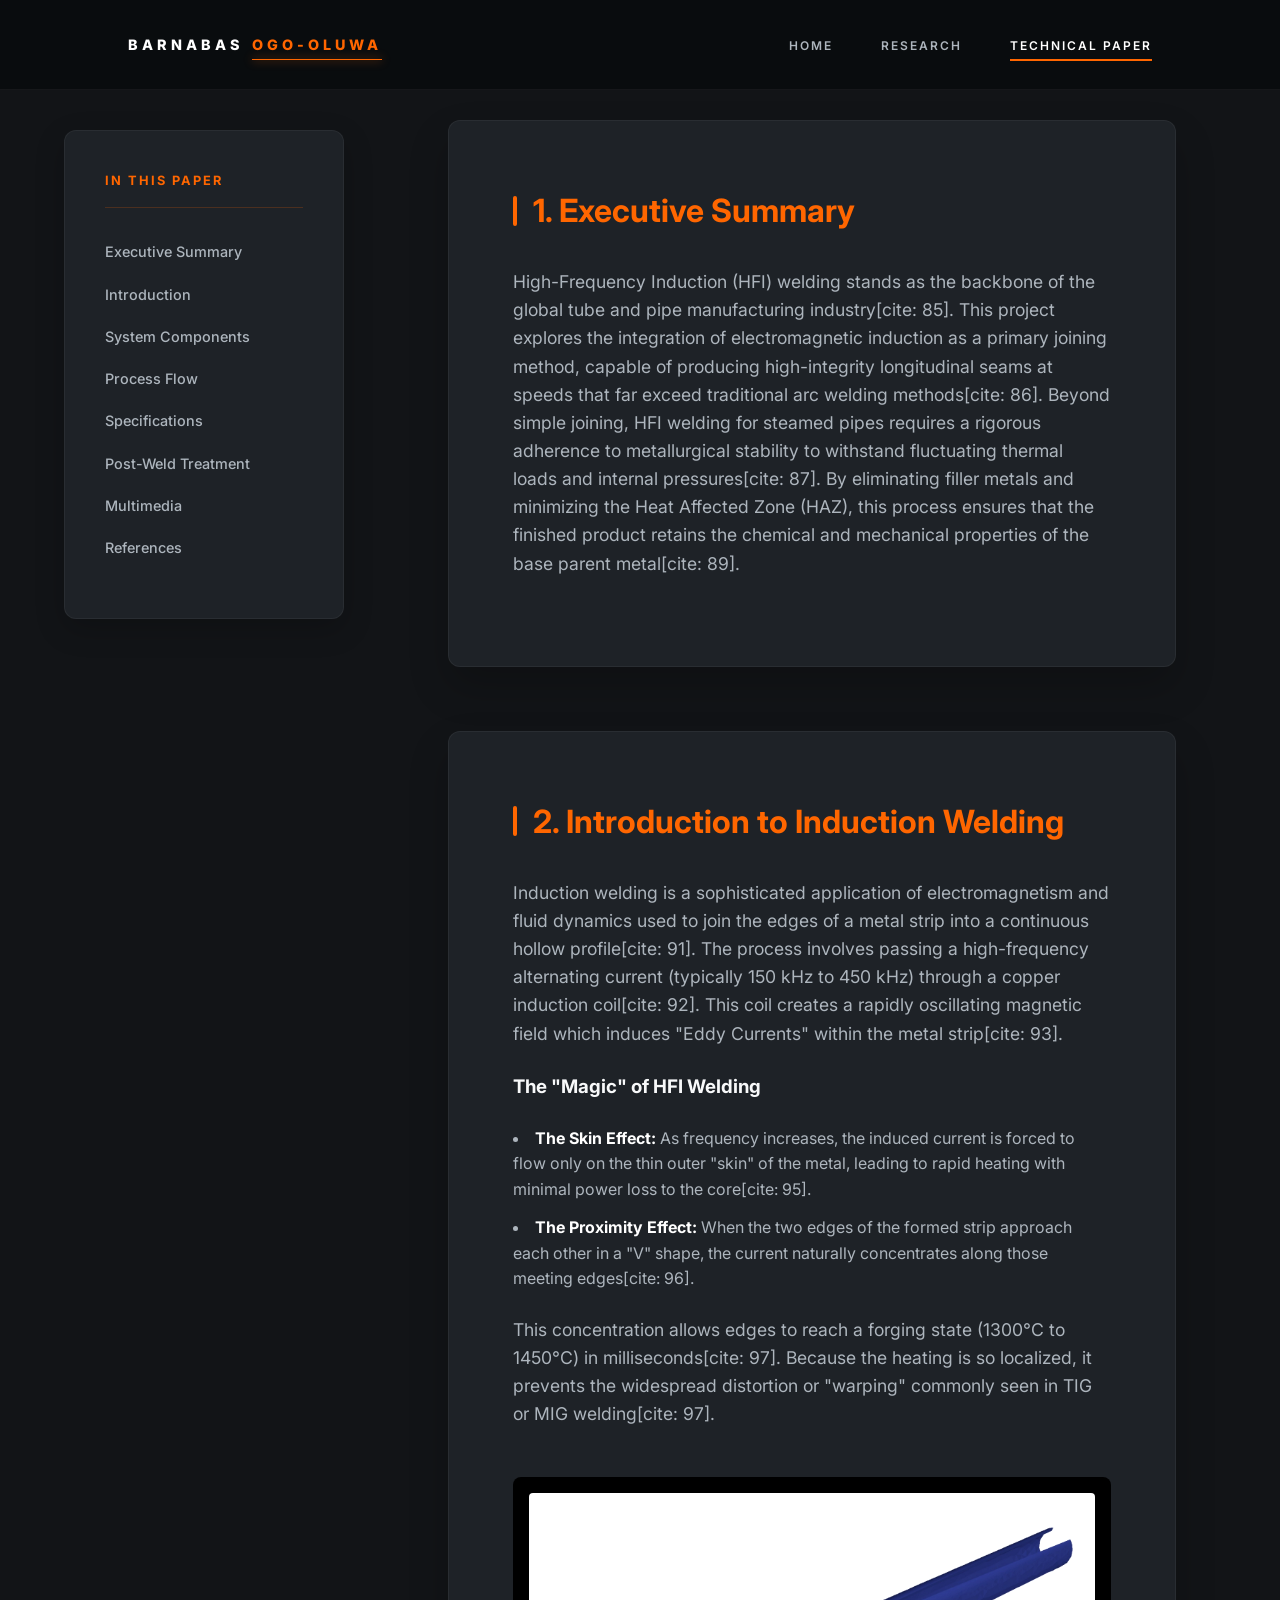
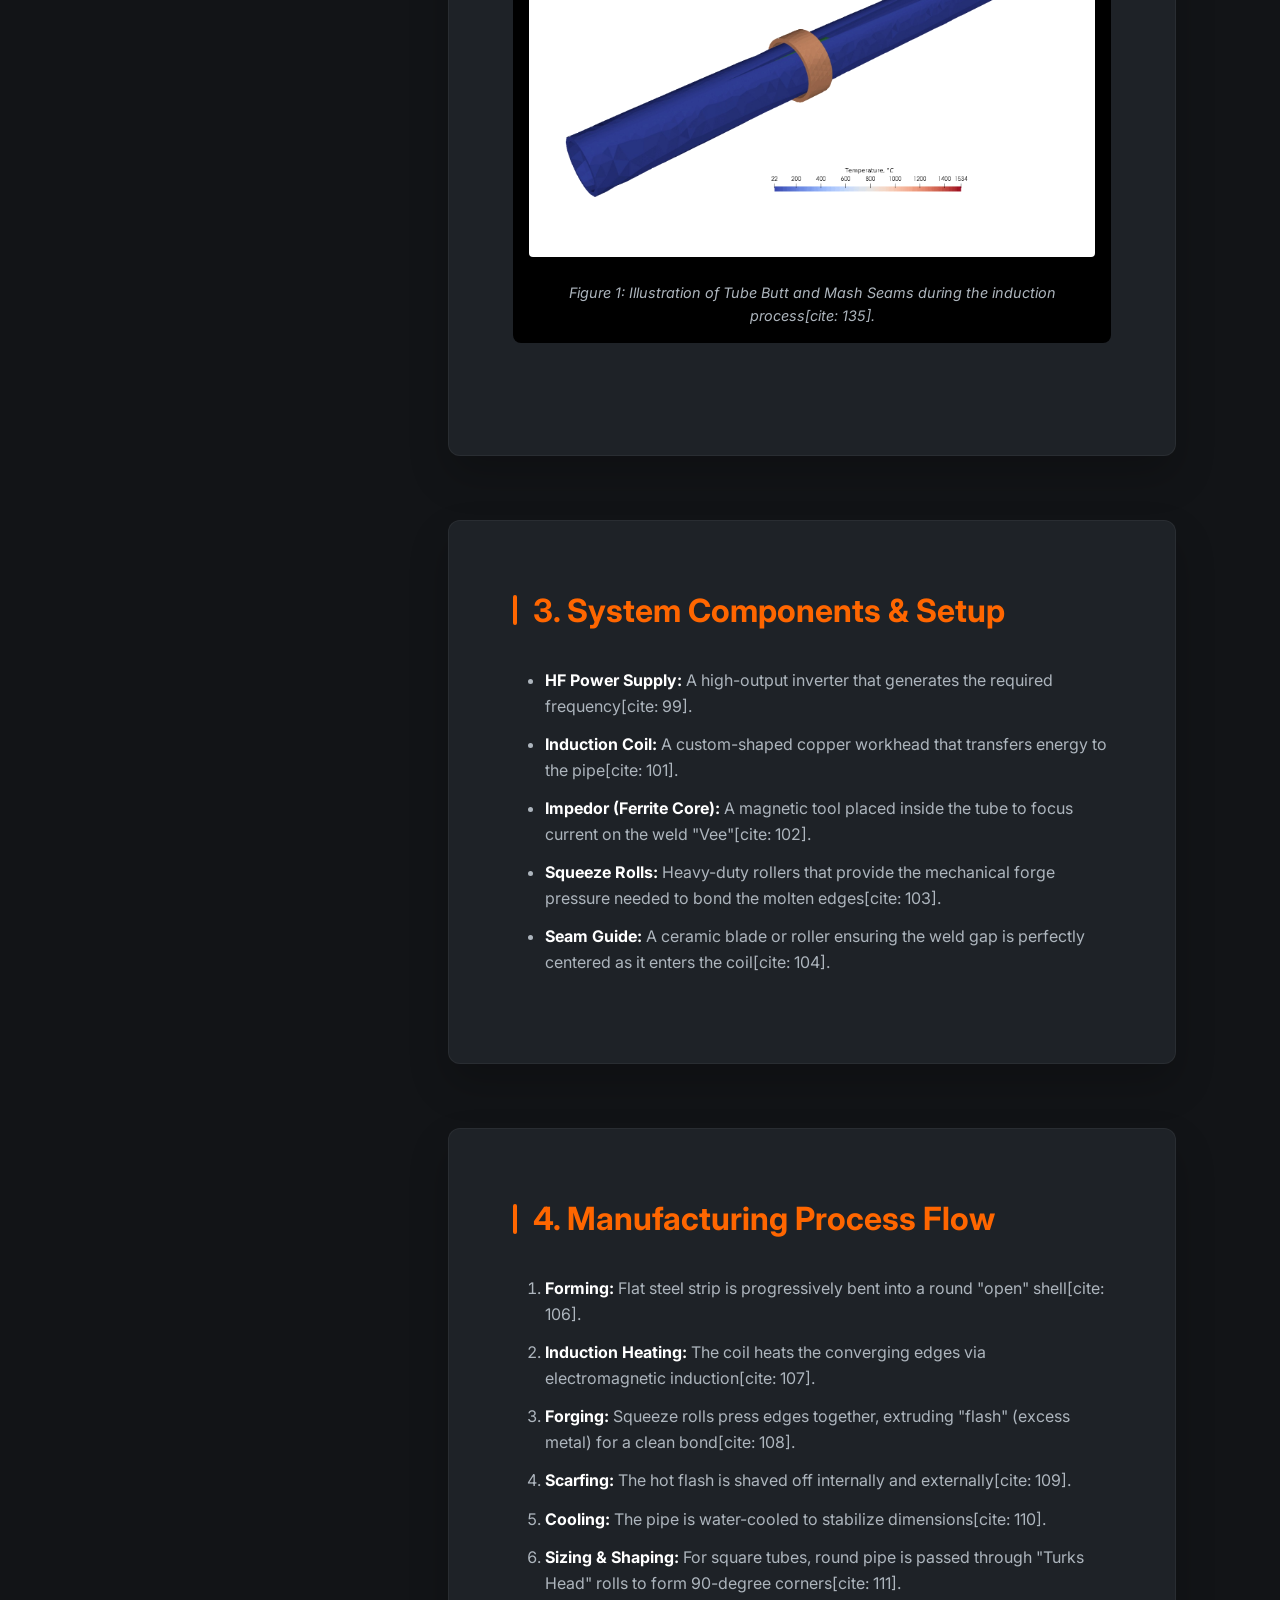
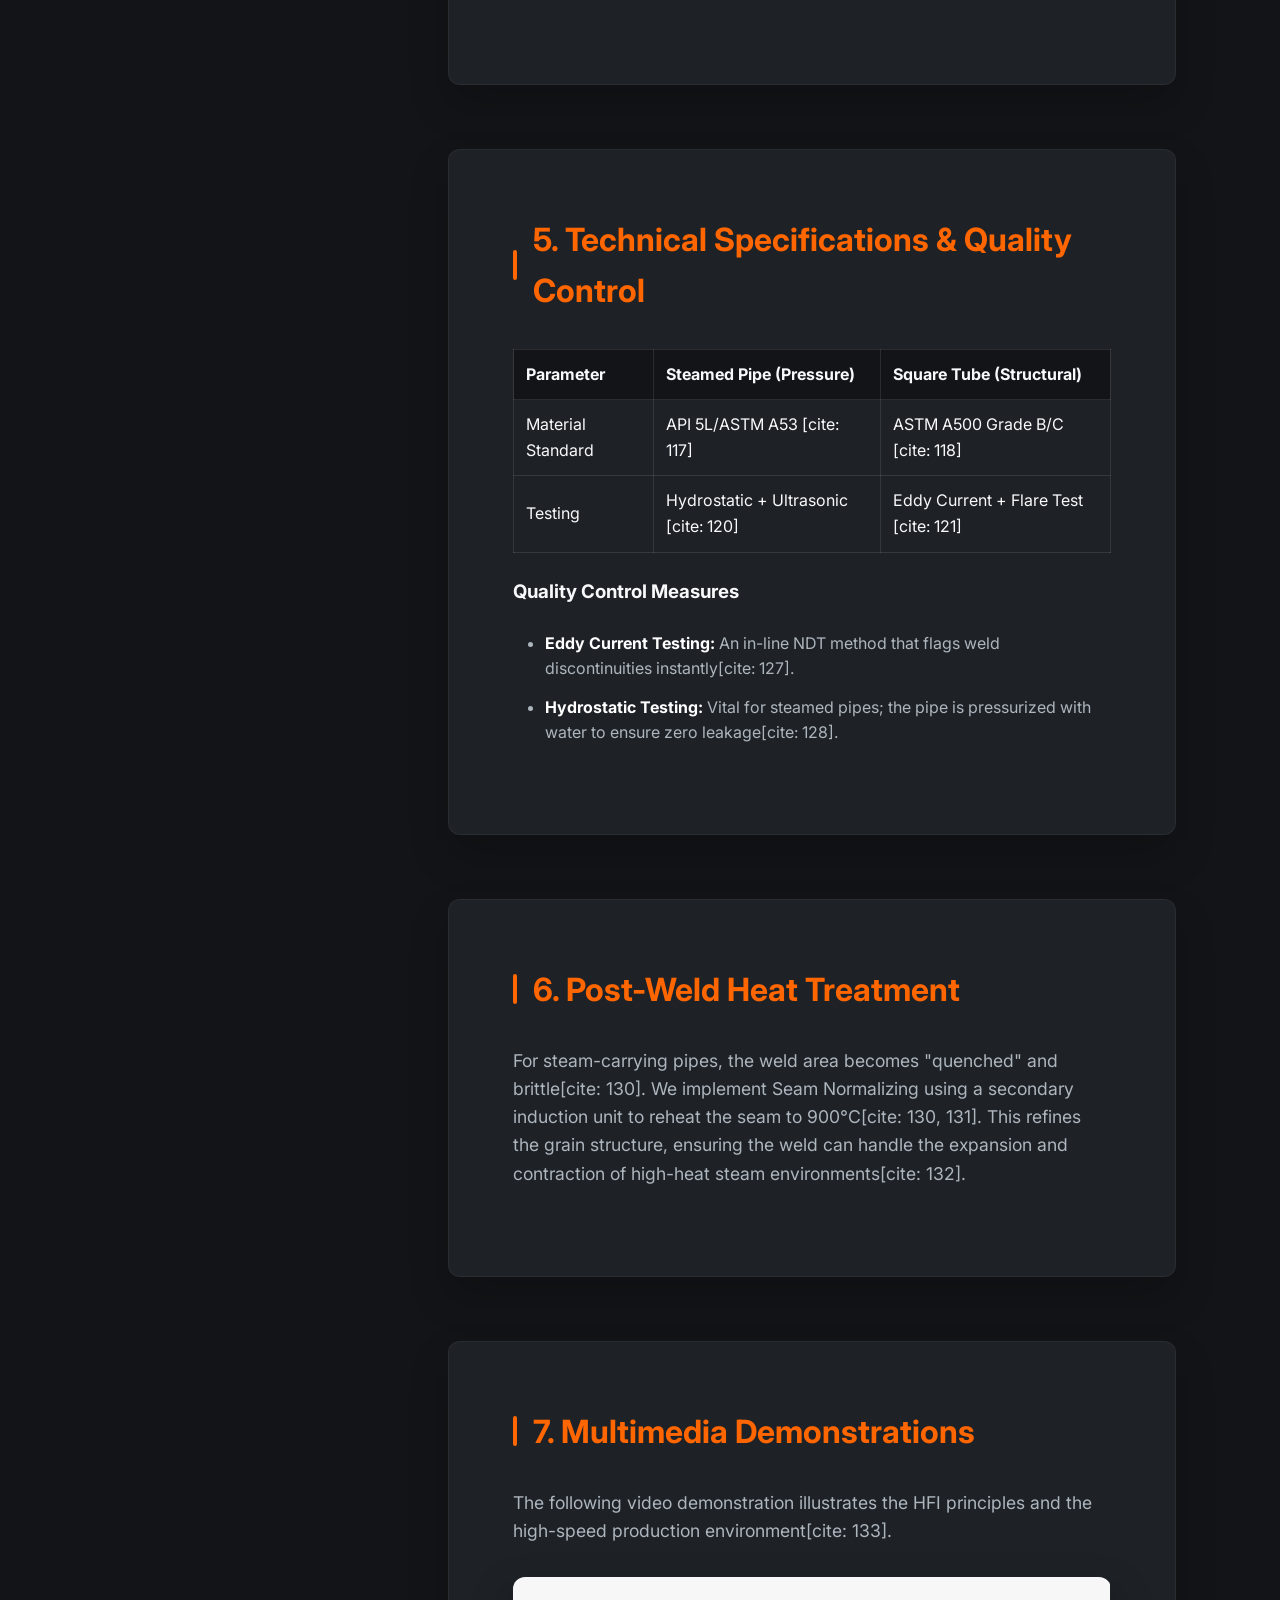
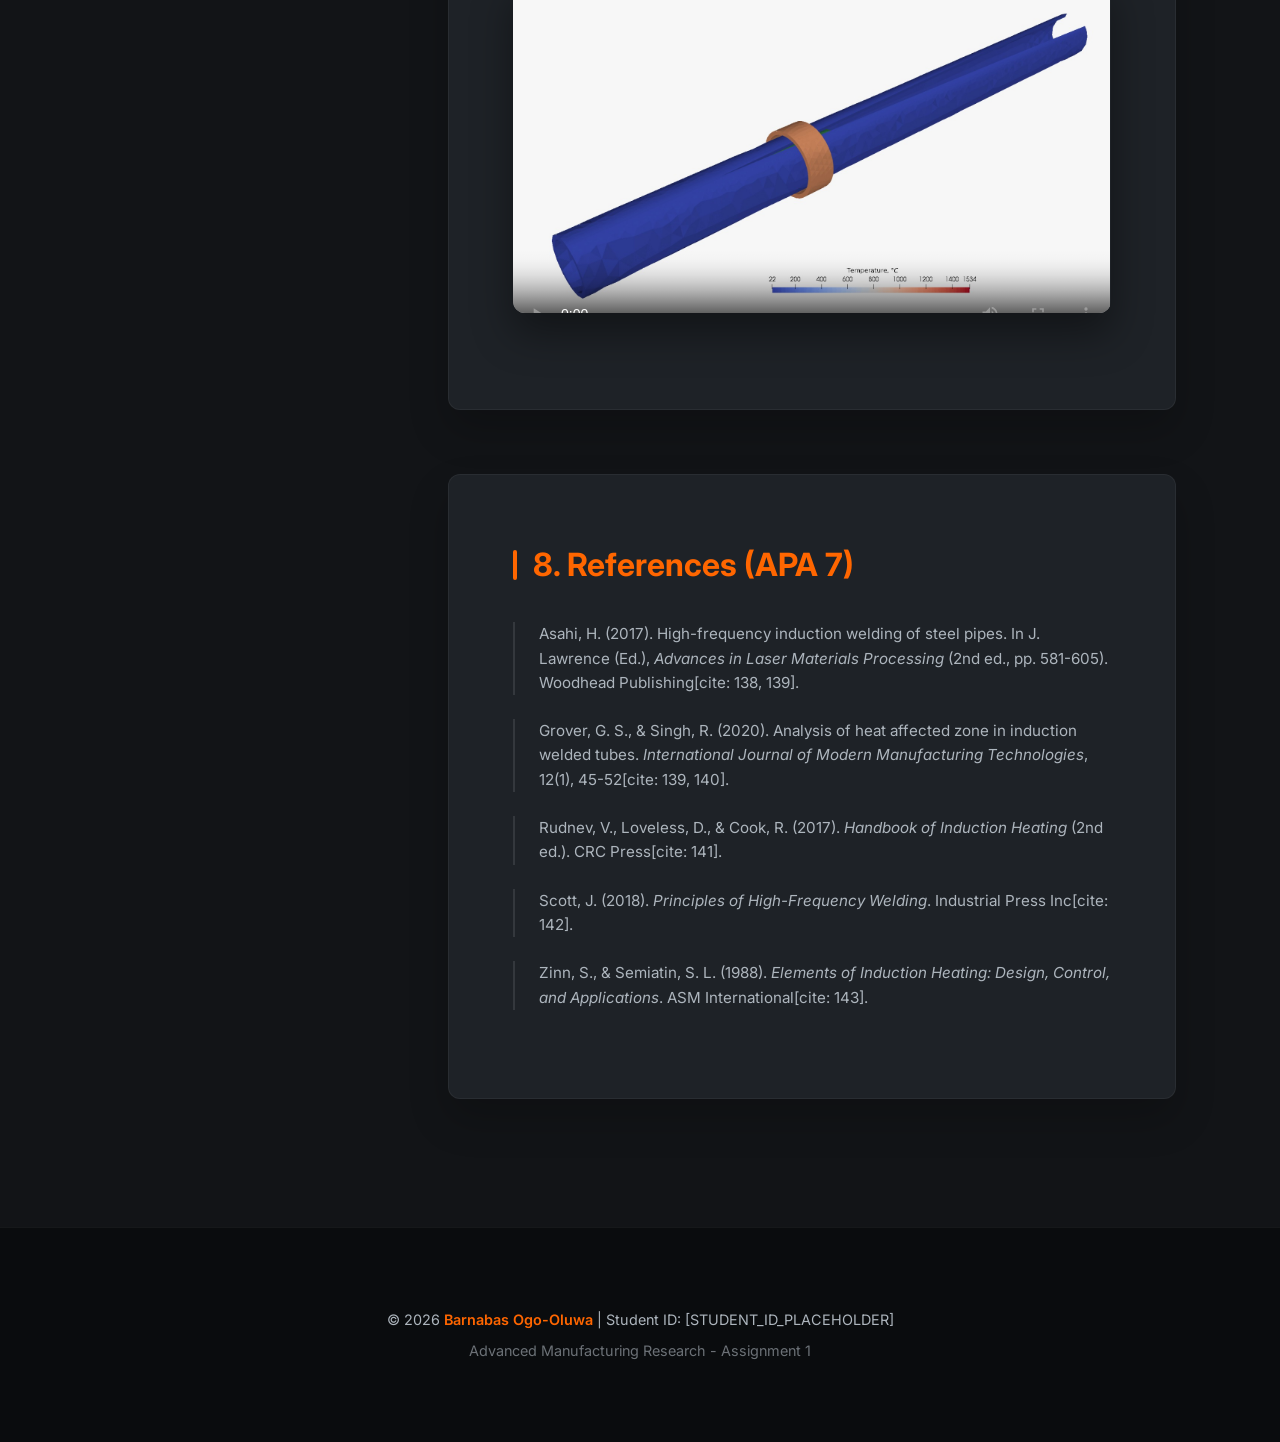
==== assignment.html @ 38e0f53d "add sidebar" ====
<!DOCTYPE html>
<html lang="en">

<head>
  <meta charset="UTF-8">
  <meta name="viewport" content="width=device-width, initial-scale=1.0">
  <title>HFI Welding | Technical Research</title>
  <link rel="stylesheet" href="style.css">
  <link rel="preconnect" href="https://fonts.googleapis.com">
  <link rel="preconnect" href="https://fonts.gstatic.com" crossorigin>
  <link href="https://fonts.googleapis.com/css2?family=Inter:wght@400;500;700;800&display=swap" rel="stylesheet">
</head>

<body>

  <nav>
    <div class="logo">BARNABAS<span>OGO-OLUWA</span></div>
    <ul class="nav-links">
      <li><a href="index.html">Home</a></li>
      <li><a href="research.html">Research</a></li>
      <li><a href="assignment.html" class="active">Technical Paper</a></li>
    </ul>
  </nav>

  <main class="content-wrapper">
    <aside class="sidebar">
      <h4>In This Paper</h4>
      <ul class="sidebar-nav">
        <li><a href="#intro">Executive Summary</a></li>
        <li><a href="#induction-intro">Introduction</a></li>
        <li><a href="#components">System Components</a></li>
        <li><a href="#process">Process Flow</a></li>
        <li><a href="#specifications">Specifications</a></li>
        <li><a href="#pwht">Post-Weld Treatment</a></li>
        <li><a href="#multimedia">Multimedia</a></li>
        <li><a href="#references">References</a></li>
      </ul>
    </aside>

    <article class="with-sidebar">
      <section id="intro">
        <h2>1. Executive Summary</h2>
        <p>
          High-Frequency Induction (HFI) welding stands as the backbone of the global tube and pipe manufacturing
          industry[cite: 85].
          This project explores the integration of electromagnetic induction as a primary joining method, capable of
          producing high-integrity longitudinal seams at speeds that far exceed traditional arc welding methods[cite: 86].
          Beyond simple joining, HFI welding for steamed pipes requires a rigorous adherence to metallurgical stability to
          withstand fluctuating thermal loads and internal pressures[cite: 87].
          By eliminating filler metals and minimizing the Heat Affected Zone (HAZ), this process ensures that the finished
          product retains the chemical and mechanical properties of the base parent metal[cite: 89].
        </p>
      </section>

      <section id="induction-intro">
        <h2>2. Introduction to Induction Welding</h2>
        <p>
          Induction welding is a sophisticated application of electromagnetism and fluid dynamics used to join the edges
          of a metal strip into a continuous hollow profile[cite: 91].
          The process involves passing a high-frequency alternating current (typically 150 kHz to 450 kHz) through a
          copper induction coil[cite: 92].
          This coil creates a rapidly oscillating magnetic field which induces "Eddy Currents" within the metal
          strip[cite: 93].
        </p>

        <div class="technical-details">
          <h3>The "Magic" of HFI Welding</h3>
          <ul style="margin-left: 0; list-style-position: inside;">
            <li><strong>The Skin Effect:</strong> As frequency increases, the induced current is forced to flow only on
              the thin outer "skin" of the metal, leading to rapid heating with minimal power loss to the core[cite: 95].
            </li>
            <li><strong>The Proximity Effect:</strong> When the two edges of the formed strip approach each other in a "V"
              shape, the current naturally concentrates along those meeting edges[cite: 96].</li>
          </ul>
          <p style="margin-top: 1rem;">
            This concentration allows edges to reach a forging state (1300°C to 1450°C) in milliseconds[cite: 97].
            Because the heating is so localized, it prevents the widespread distortion or "warping" commonly seen in TIG
            or MIG welding[cite: 97].
          </p>
        </div>


        <figure>
          <img src="assets/1.jpeg" alt="Tube Butt Seam Diagram">
          <figcaption>Figure 1: Illustration of Tube Butt and Mash Seams during the induction process[cite: 135].
          </figcaption>
        </figure>
      </section>

      <section id="components">
        <h2>3. System Components & Setup</h2>
        <ul>
          <li><strong>HF Power Supply:</strong> A high-output inverter that generates the required frequency[cite: 99].
          </li>
          <li><strong>Induction Coil:</strong> A custom-shaped copper workhead that transfers energy to the pipe[cite:
            101].</li>
          <li><strong>Impedor (Ferrite Core):</strong> A magnetic tool placed inside the tube to focus current on the weld
            "Vee"[cite: 102].</li>
          <li><strong>Squeeze Rolls:</strong> Heavy-duty rollers that provide the mechanical forge pressure needed to bond
            the molten edges[cite: 103].</li>
          <li><strong>Seam Guide:</strong> A ceramic blade or roller ensuring the weld gap is perfectly centered as it
            enters the coil[cite: 104].</li>
        </ul>
      </section>

      <section id="process">
        <h2>4. Manufacturing Process Flow</h2>
        <ol>
          <li><strong>Forming:</strong> Flat steel strip is progressively bent into a round "open" shell[cite: 106].</li>
          <li><strong>Induction Heating:</strong> The coil heats the converging edges via electromagnetic induction[cite:
            107].</li>
          <li><strong>Forging:</strong> Squeeze rolls press edges together, extruding "flash" (excess metal) for a clean
            bond[cite: 108].</li>
          <li><strong>Scarfing:</strong> The hot flash is shaved off internally and externally[cite: 109].</li>
          <li><strong>Cooling:</strong> The pipe is water-cooled to stabilize dimensions[cite: 110].</li>
          <li><strong>Sizing & Shaping:</strong> For square tubes, round pipe is passed through "Turks Head" rolls to form
            90-degree corners[cite: 111].</li>
        </ol>

      </section>

      <section id="specifications">
        <h2>5. Technical Specifications & Quality Control</h2>
        <table class="spec-table" style="width:100%; border-collapse: collapse; margin-bottom: 1.5rem; color: var(--text-light);">
          <thead>
            <tr style="background-color: var(--charcoal);">
              <th style="border: 1px solid rgba(255,255,255,0.1); padding: 12px; text-align: left;">Parameter</th>
              <th style="border: 1px solid rgba(255,255,255,0.1); padding: 12px; text-align: left;">Steamed Pipe (Pressure)</th>
              <th style="border: 1px solid rgba(255,255,255,0.1); padding: 12px; text-align: left;">Square Tube (Structural)</th>
            </tr>
          </thead>
          <tbody>
            <tr>
              <td style="border: 1px solid rgba(255,255,255,0.1); padding: 12px;">Material Standard</td>
              <td style="border: 1px solid rgba(255,255,255,0.1); padding: 12px;">API 5L/ASTM A53 [cite: 117]</td>
              <td style="border: 1px solid rgba(255,255,255,0.1); padding: 12px;">ASTM A500 Grade B/C [cite: 118]</td>
            </tr>
            <tr>
              <td style="border: 1px solid rgba(255,255,255,0.1); padding: 12px;">Testing</td>
              <td style="border: 1px solid rgba(255,255,255,0.1); padding: 12px;">Hydrostatic + Ultrasonic [cite: 120]</td>
              <td style="border: 1px solid rgba(255,255,255,0.1); padding: 12px;">Eddy Current + Flare Test [cite: 121]</td>
            </tr>
          </tbody>
        </table>

        <h3>Quality Control Measures</h3>
        <ul>
          <li><strong>Eddy Current Testing:</strong> An in-line NDT method that flags weld discontinuities instantly[cite:
            127].</li>
          <li><strong>Hydrostatic Testing:</strong> Vital for steamed pipes; the pipe is pressurized with water to ensure
            zero leakage[cite: 128].</li>
        </ul>
      </section>

      <section id="pwht">
        <h2>6. Post-Weld Heat Treatment</h2>
        <p>
          For steam-carrying pipes, the weld area becomes "quenched" and brittle[cite: 130].
          We implement Seam Normalizing using a secondary induction unit to reheat the seam to 900°C[cite: 130, 131].
          This refines the grain structure, ensuring the weld can handle the expansion and contraction of high-heat steam
          environments[cite: 132].
        </p>
      </section>

      <section id="multimedia">
        <h2>7. Multimedia Demonstrations</h2>
        <p>The following video demonstration illustrates the HFI principles and the high-speed production
          environment[cite: 133].</p>
        <div class="video-container">
          <video controls poster="assets/1.jpeg" style="width: 100%; height: auto; display: block;">
            <source src="assets/induction_welding_demo.mp4" type="video/mp4">
            Your browser does not support the video tag.
          </video>
        </div>
      </section>

      <section id="references">
        <h2>8. References (APA 7)</h2>
        <div class="reference-list">
          <p>Asahi, H. (2017). High-frequency induction welding of steel pipes. In J. Lawrence (Ed.), <i>Advances in Laser
              Materials Processing</i> (2nd ed., pp. 581-605). Woodhead Publishing[cite: 138, 139].</p>
          <p>Grover, G. S., & Singh, R. (2020). Analysis of heat affected zone in induction welded tubes. <i>International
              Journal of Modern Manufacturing Technologies</i>, 12(1), 45-52[cite: 139, 140].</p>
          <p>Rudnev, V., Loveless, D., & Cook, R. (2017). <i>Handbook of Induction Heating</i> (2nd ed.). CRC Press[cite:
            141].</p>
          <p>Scott, J. (2018). <i>Principles of High-Frequency Welding</i>. Industrial Press Inc[cite: 142].</p>
          <p>Zinn, S., & Semiatin, S. L. (1988). <i>Elements of Induction Heating: Design, Control, and Applications</i>.
            ASM International[cite: 143].</p>
        </div>
      </section>
    </article>
  </main>

  <footer>
    <div class="footer-info">
      <p>&copy; 2026 <span>Barnabas Ogo-Oluwa</span> | Student ID: [STUDENT_ID_PLACEHOLDER]</p>
      <p style="margin-top: 0.5rem; opacity: 0.6;">Advanced Manufacturing Research - Assignment 1</p>
    </div>
  </footer>

</body>

</html>
---- style.css ----
:root {
  --charcoal: #121417;
  --steel-gray: #1e2227;
  --induction-orange: #ff6600;
  --glow-orange: rgba(255, 102, 0, 0.2);
  --text-light: #f8f9fa;
  --text-muted: #adb5bd;
  --white: #ffffff;
  --transition: all 0.3s ease;
}

* {
  margin: 0;
  padding: 0;
  box-sizing: border-box;
}

body {
  font-family: 'Inter', -apple-system, BlinkMacSystemFont, 'Segoe UI', Roboto, sans-serif;
  line-height: 1.6;
  color: var(--text-light);
  background-color: var(--charcoal);
  overflow-x: hidden;
}

/* Premium Navigation */
nav {
  display: flex;
  justify-content: space-between;
  align-items: center;
  padding: 0 10%;
  background: rgba(10, 12, 14, 0.95);
  backdrop-filter: blur(20px);
  -webkit-backdrop-filter: blur(20px);
  position: fixed;
  top: 0;
  width: 100%;
  height: 90px;
  z-index: 1000;
  border-bottom: 1px solid rgba(255, 255, 255, 0.05);
}

.logo {
  font-weight: 800;
  font-size: 0.9rem;
  letter-spacing: 4px;
  color: var(--white);
  text-transform: uppercase;
  display: flex;
  align-items: center;
  flex-shrink: 0;
}

.logo span {
  color: var(--induction-orange);
  margin-left: 8px;
  position: relative;
}

.logo span::after {
  content: '';
  position: absolute;
  bottom: -4px;
  left: 0;
  width: 100%;
  height: 1px;
  background: var(--induction-orange);
  box-shadow: 0 0 10px var(--induction-orange);
}

.nav-links {
  display: flex;
  list-style: none;
  gap: 3rem;
}

.nav-links a {
  text-decoration: none;
  color: var(--text-muted);
  font-size: 0.75rem;
  font-weight: 600;
  text-transform: uppercase;
  letter-spacing: 2px;
  transition: var(--transition);
  position: relative;
  padding: 0.5rem 0;
  white-space: nowrap;
}

.nav-links a::before {
  content: '';
  position: absolute;
  bottom: 0;
  left: 0;
  width: 0;
  height: 2px;
  background: var(--induction-orange);
  transition: var(--transition);
}

.nav-links a:hover, .nav-links a.active {
  color: var(--white);
}

.nav-links a:hover::before, .nav-links a.active::before {
  width: 100%;
}

/* Page Layout with Sidebar */
.content-wrapper {
  display: grid;
  grid-template-columns: 280px 1fr;
  gap: 4rem;
  max-width: 1400px;
  margin: 120px auto 4rem;
  padding: 0 5%;
  align-items: start;
}

.sidebar {
  position: sticky;
  top: 130px;
  background: var(--steel-gray);
  padding: 2.5rem;
  border-radius: 12px;
  border: 1px solid rgba(255, 255, 255, 0.05);
  box-shadow: 0 10px 30px rgba(0, 0, 0, 0.2);
}

.sidebar h4 {
  font-size: 0.8rem;
  text-transform: uppercase;
  letter-spacing: 2px;
  color: var(--induction-orange);
  margin-bottom: 2rem;
  padding-bottom: 1rem;
  border-bottom: 1px solid rgba(255, 102, 0, 0.2);
}

.sidebar-nav {
  list-style: none;
}

.sidebar-nav li {
  margin-bottom: 1.2rem;
}

.sidebar-nav a {
  text-decoration: none;
  color: var(--text-muted);
  font-size: 0.9rem;
  font-weight: 500;
  transition: var(--transition);
  display: block;
}

.sidebar-nav a:hover {
  color: var(--induction-orange);
  transform: translateX(5px);
}

/* Article adjustments for sidebar layout */
article.with-sidebar {
  margin: 0; /* Override old article margin */
  max-width: none;
}

article.with-sidebar section {
  margin-bottom: 4rem;
}

@media (max-width: 1100px) {
  .content-wrapper {
    grid-template-columns: 1fr;
    gap: 2rem;
  }
  
  .sidebar {
    position: relative;
    top: 0;
    width: 100%;
    order: -1;
  }
  
  .sidebar-nav {
    display: grid;
    grid-template-columns: repeat(auto-fit, minmax(200px, 1fr));
    gap: 1rem;
  }
}

@media (max-width: 768px) {
  nav {
    padding: 0 5%;
    height: 80px;
  }
  
  .nav-links {
    gap: 1.5rem;
  }
  
  .nav-links a {
    font-size: 0.65rem;
    letter-spacing: 1px;
  }
  
  .logo {
    font-size: 0.75rem;
    letter-spacing: 2px;
  }

  .content-wrapper {
    margin-top: 100px;
  }
  
  .sidebar {
    padding: 1.5rem;
  }
}

/* Refined Hero Sections */
.hero, .personal-hero {
  min-height: 100vh;
  display: flex;
  justify-content: center;
  position: relative;
  padding-top: 160px; /* Offset for safe viewing */
  padding-bottom: 80px;
}

.hero {
  flex-direction: column;
  text-align: center;
  align-items: center;
  padding-left: 10%;
  padding-right: 10%;
  background: 
    radial-gradient(circle at center, rgba(255, 102, 0, 0.05) 0%, transparent 70%),
    radial-gradient(circle at center, #1e2227 0%, #121417 100%);
}

.hero::before {
  content: '';
  position: absolute;
  inset: 0;
  background-image: linear-gradient(rgba(255,255,255,0.02) 1px, transparent 1px), linear-gradient(90deg, rgba(255,255,255,0.02) 1px, transparent 1px);
  background-size: 50px 50px;
  pointer-events: none;
}

.hero::after {
  content: '';
  position: absolute;
  bottom: 0;
  left: 0;
  width: 100%;
  height: 200px;
  background: linear-gradient(to top, var(--charcoal), transparent);
}

.hero h1 {
  font-size: clamp(2.5rem, 6vw, 4.5rem);
  font-weight: 800;
  line-height: 1.0;
  margin-bottom: 1.5rem;
  color: var(--white);
  letter-spacing: -1px;
}

.hero p {
  font-size: 1.2rem;
  color: var(--induction-orange);
  font-weight: 600;
  text-transform: uppercase;
  letter-spacing: 3px;
  margin-bottom: 3rem;
}

/* Buttons */
.cta-button {
  display: inline-block;
  padding: 1.2rem 3rem;
  background-color: var(--induction-orange);
  color: var(--white);
  text-decoration: none;
  font-weight: 700;
  text-transform: uppercase;
  letter-spacing: 1.5px;
  border-radius: 4px;
  transition: var(--transition);
  box-shadow: 0 10px 30px var(--glow-orange);
}

.cta-button:hover {
  transform: translateY(-3px);
  box-shadow: 0 15px 40px var(--glow-orange);
  filter: brightness(1.1);
}

/* Sections */
section {
  padding: 8rem 10%;
}

.section-title {
  font-size: 2.5rem;
  margin-bottom: 3rem;
  text-align: center;
  position: relative;
}

.section-title::after {
  content: '';
  display: block;
  width: 60px;
  height: 4px;
  background: var(--induction-orange);
  margin: 1rem auto;
}

.about-content {
  max-width: 800px;
  margin: 0 auto;
  text-align: center;
  font-size: 1.15rem;
  color: var(--text-muted);
}

/* Grid System */
.objectives-grid, .features-grid {
  display: grid;
  grid-template-columns: repeat(auto-fit, minmax(300px, 1fr));
  gap: 2rem;
  margin-top: 4rem;
}

.objective-card, .feature-item {
  background: var(--steel-gray);
  padding: 3rem 2rem;
  border-radius: 12px;
  border: 1px solid rgba(255, 255, 255, 0.05);
  transition: var(--transition);
  text-align: center;
}

.objective-card:hover, .feature-item:hover {
  border-color: var(--induction-orange);
  transform: translateY(-10px);
  box-shadow: 0 10px 30px rgba(0, 0, 0, 0.3);
}

.feature-item .icon {
  font-size: 2.5rem;
  margin-bottom: 1.5rem;
}

.objective-card h3, .feature-item h3 {
  color: var(--induction-orange);
  margin-bottom: 1.5rem;
  font-size: 1.4rem;
}

.objective-card p, .feature-item p {
  color: var(--text-muted);
  font-size: 1rem;
}

/* Personal Hero Layout (60/40) */
.personal-hero {
  align-items: flex-start;
  padding-left: 10%;
  padding-right: 10%;
  gap: 5%;
  background: radial-gradient(circle at 30% 50%, #1e2227 0%, #121417 100%);
  position: relative;
  overflow: hidden;
}

.hero-text {
  flex: 0 0 60%;
  z-index: 2;
  padding-top: 20px;
}

.hero-image {
  flex: 0 0 35%;
  height: 550px;
  background: var(--steel-gray);
  border-radius: 24px;
  position: relative;
  border: 1px solid rgba(255, 102, 0, 0.2);
  overflow: hidden;
  box-shadow: 0 30px 60px rgba(0, 0, 0, 0.5);
}

.hero-image img {
  width: 100%;
  height: 100%;
  object-fit: cover;
  opacity: 0.8;
  transition: var(--transition);
}

.hero-image::after {
  content: '';
  position: absolute;
  inset: 0;
  background: linear-gradient(to top, var(--charcoal) 0%, transparent 40%);
}

.hero-text h1 {
  font-size: clamp(2.8rem, 5vw, 4.5rem);
  line-height: 1.0;
  margin-bottom: 1.5rem;
  color: var(--white);
  letter-spacing: -1px;
}

.hero-text .subtitle {
  font-size: 1.2rem;
  color: var(--induction-orange);
  font-weight: 600;
  text-transform: uppercase;
  letter-spacing: 4px;
  margin-bottom: 1rem;
}

.hero-text p {
  color: var(--text-muted);
  font-size: 1.1rem;
  max-width: 550px;
  margin-bottom: 3rem;
  line-height: 1.5;
}

@media (max-width: 1024px) {
  .personal-hero {
    flex-direction: column;
    height: auto;
    padding: 140px 5% 80px;
    text-align: center;
    align-items: center;
  }
  
  .hero-text {
    flex: 1;
    margin-bottom: 4rem;
    padding-top: 0;
  }
  
  .hero-text p {
    margin: 0 auto 3rem;
  }
  
  .hero-image {
    flex: 0 0 400px;
    width: 100%;
    max-width: 400px;
  }
  
  .features-grid {
    grid-template-columns: 1fr;
  }
}

/* Article/Content Pages */
article {
  max-width: 1000px;
  margin: 8rem auto 4rem;
  padding: 0 5%;
}

article section {
  background: var(--steel-gray);
  margin-bottom: 3rem;
  padding: 4rem;
  border-radius: 12px;
  border: 1px solid rgba(255, 255, 255, 0.05);
  box-shadow: 0 20px 40px rgba(0, 0, 0, 0.2);
}

article h2 {
  color: var(--induction-orange);
  margin-bottom: 2rem;
  font-size: 2rem;
  display: flex;
  align-items: center;
  gap: 1rem;
}

article h2::before {
  content: '';
  width: 4px;
  height: 30px;
  background: var(--induction-orange);
  border-radius: 2px;
}

article p {
  color: var(--text-muted);
  font-size: 1.1rem;
  margin-bottom: 1.5rem;
}

article ul, article ol {
  margin: 1.5rem 0 1.5rem 2rem;
  color: var(--text-muted);
}

article li {
  margin-bottom: 0.8rem;
}

article strong {
  color: var(--white);
}

/* Figure & Multimedia */
figure {
  margin: 3rem 0;
  background: #000;
  padding: 1rem;
  border-radius: 8px;
  text-align: center;
}

figure img {
  max-width: 100%;
  border-radius: 4px;
  filter: grayscale(20%) contrast(110%);
}

figcaption {
  margin-top: 1rem;
  font-size: 0.9rem;
  color: var(--text-muted);
  font-style: italic;
}

.video-container {
  position: relative;
  padding-bottom: 56.25%;
  height: 0;
  margin: 2rem 0;
  border-radius: 12px;
  overflow: hidden;
  box-shadow: 0 20px 40px rgba(0, 0, 0, 0.4);
}

.video-container iframe {
  position: absolute;
  top: 0;
  left: 0;
  width: 100%;
  height: 100%;
  border: none;
}

/* Reference List */
.reference-list p {
  font-size: 0.95rem;
  border-left: 2px solid rgba(255, 255, 255, 0.1);
  padding-left: 1.5rem;
  margin-bottom: 1.5rem;
}

/* Footer (Standardized) */
footer {
  padding: 5rem 10%;
  background: #0a0c0e;
  border-top: 1px solid rgba(255, 255, 255, 0.05);
  text-align: center;
}

.footer-info {
  color: var(--text-muted);
  font-size: 0.9rem;
}

.footer-info span {
  color: var(--induction-orange);
  font-weight: 600;
}

@media (max-width: 768px) {
  article {
    margin-top: 6rem;
  }
  
  article section {
    padding: 2rem;
  }
}
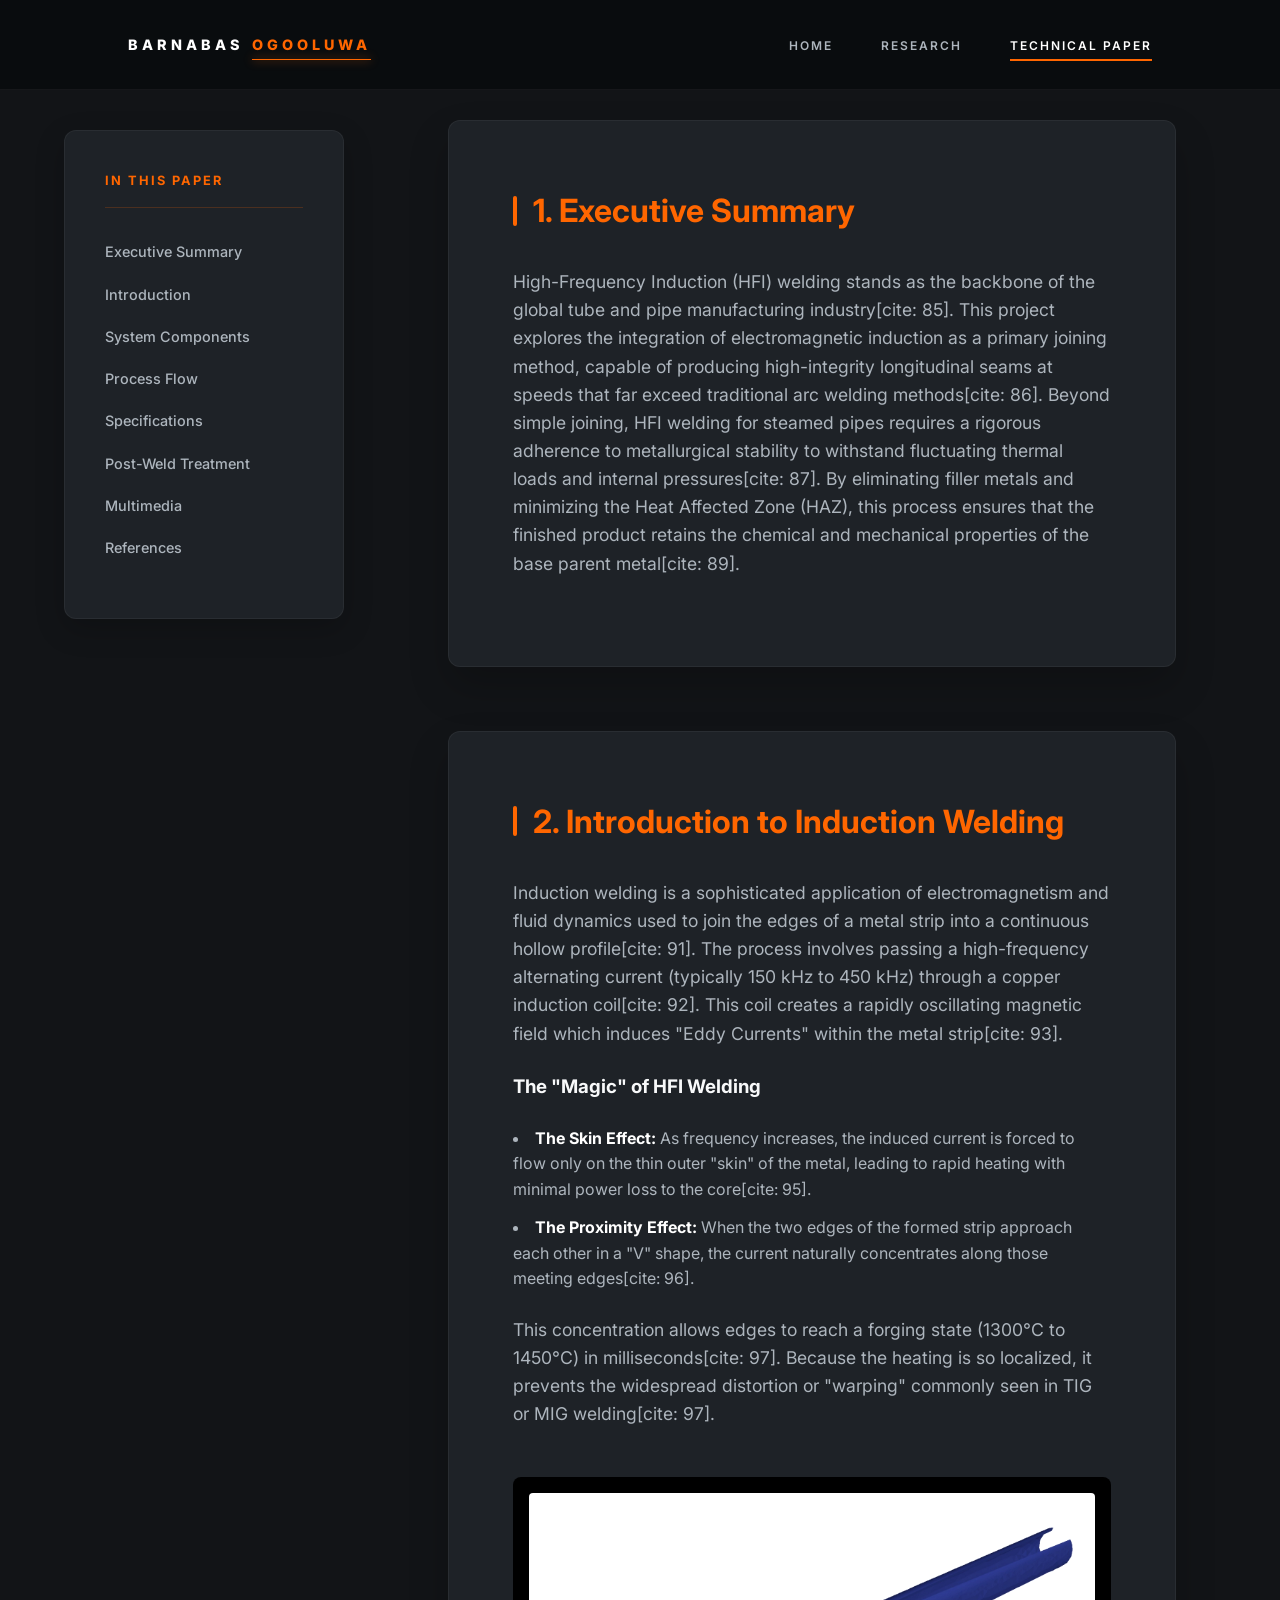
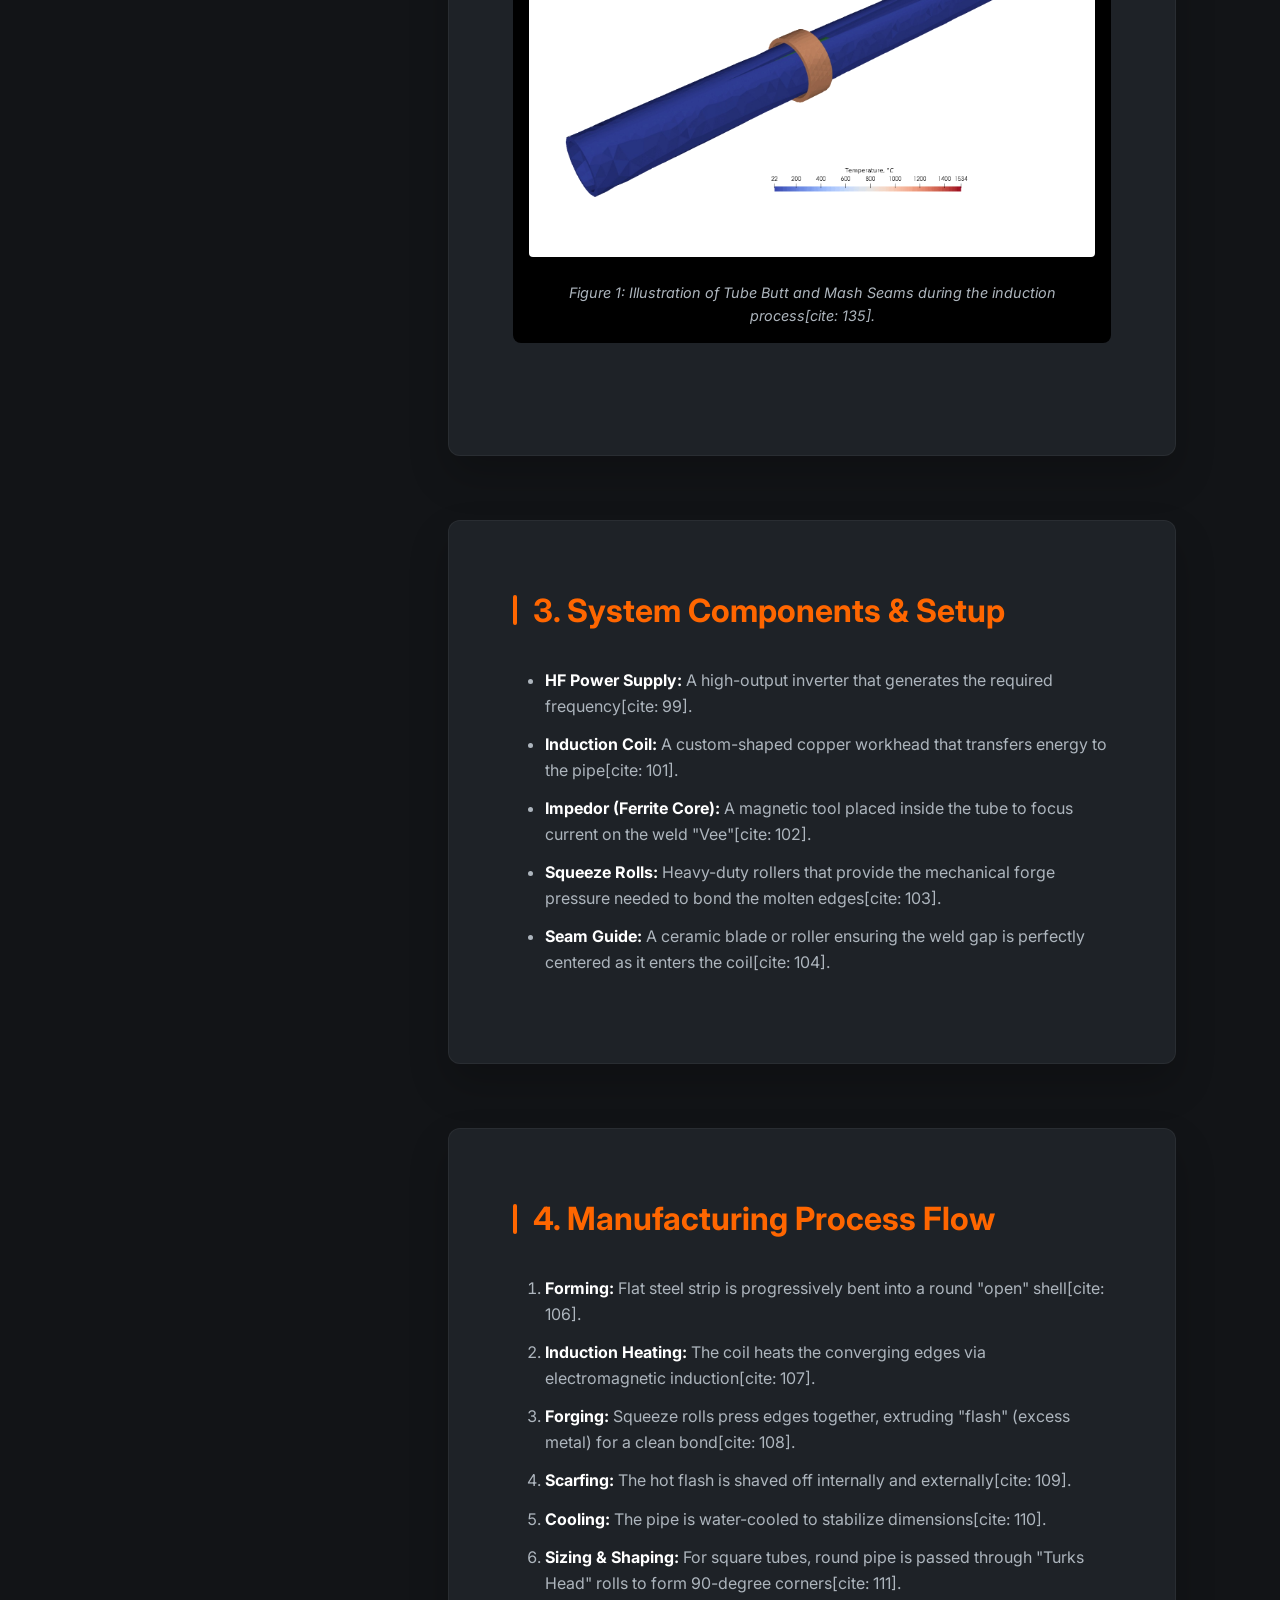
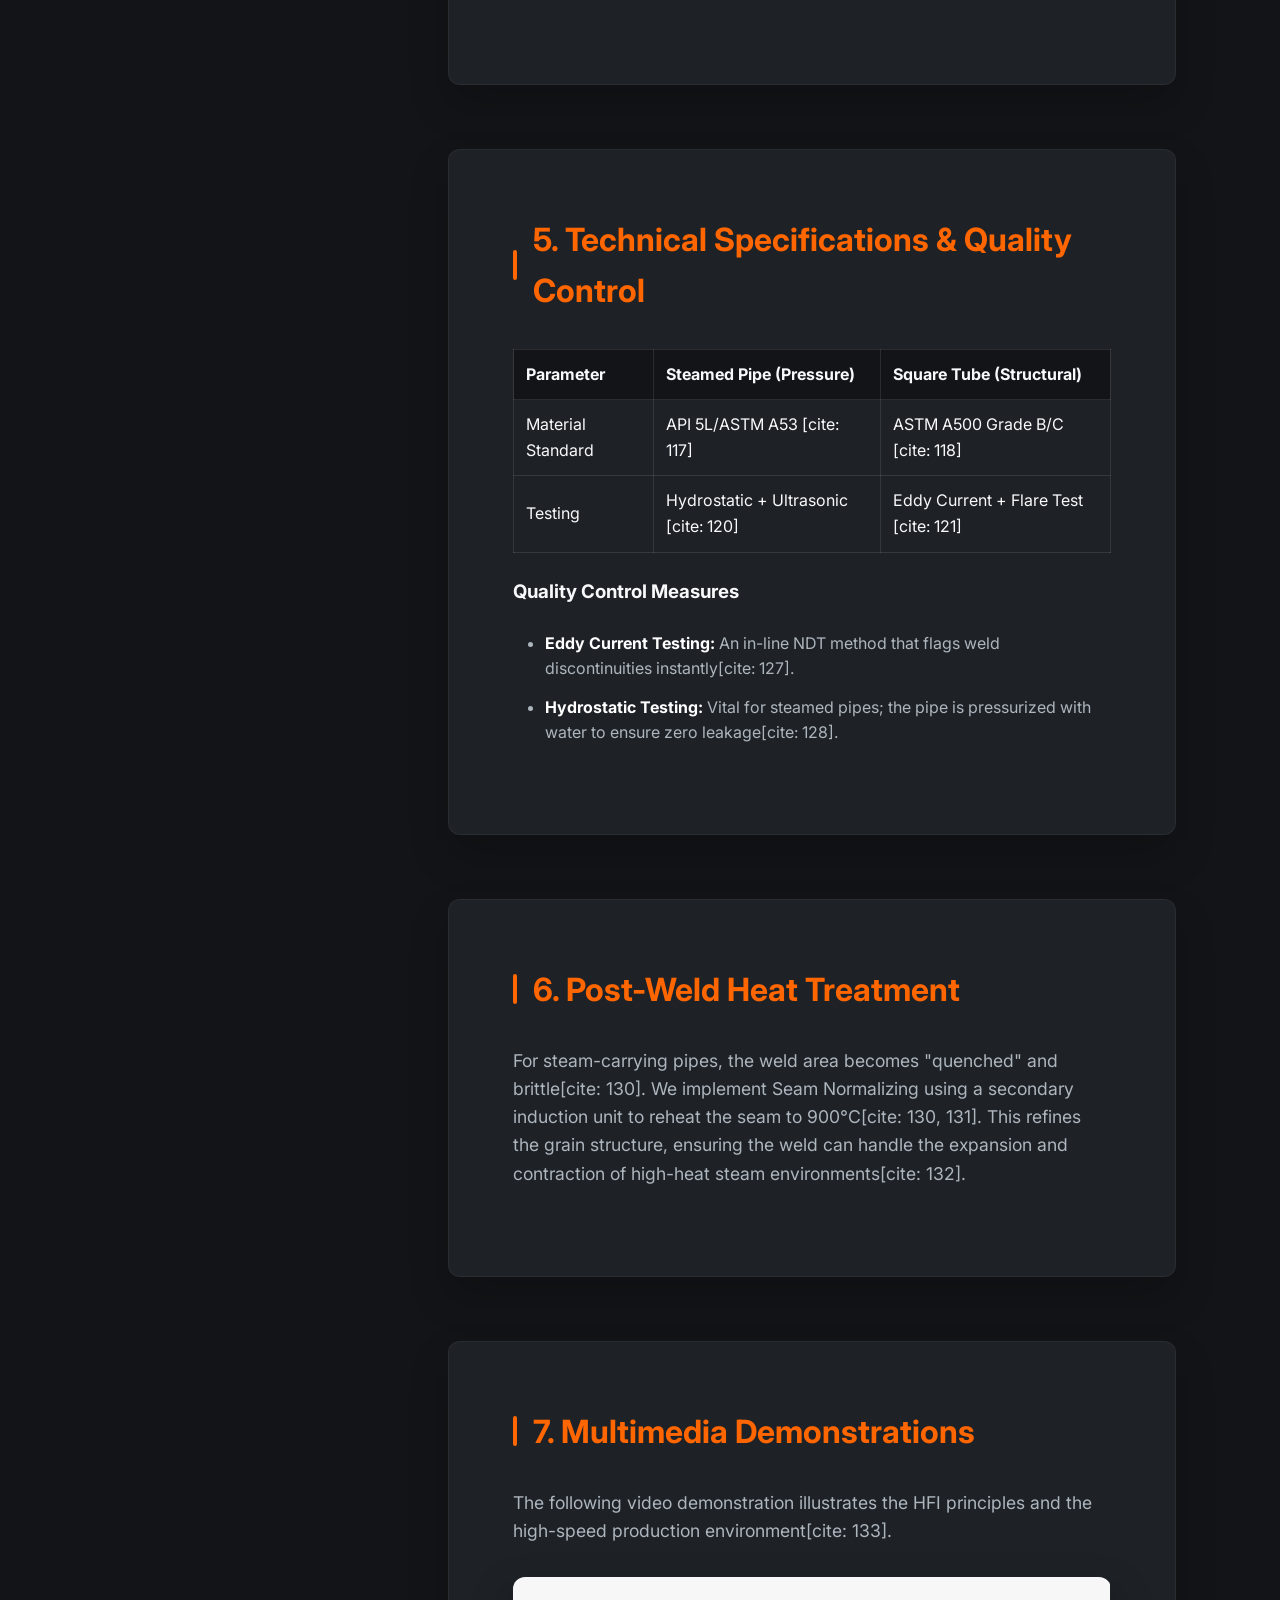
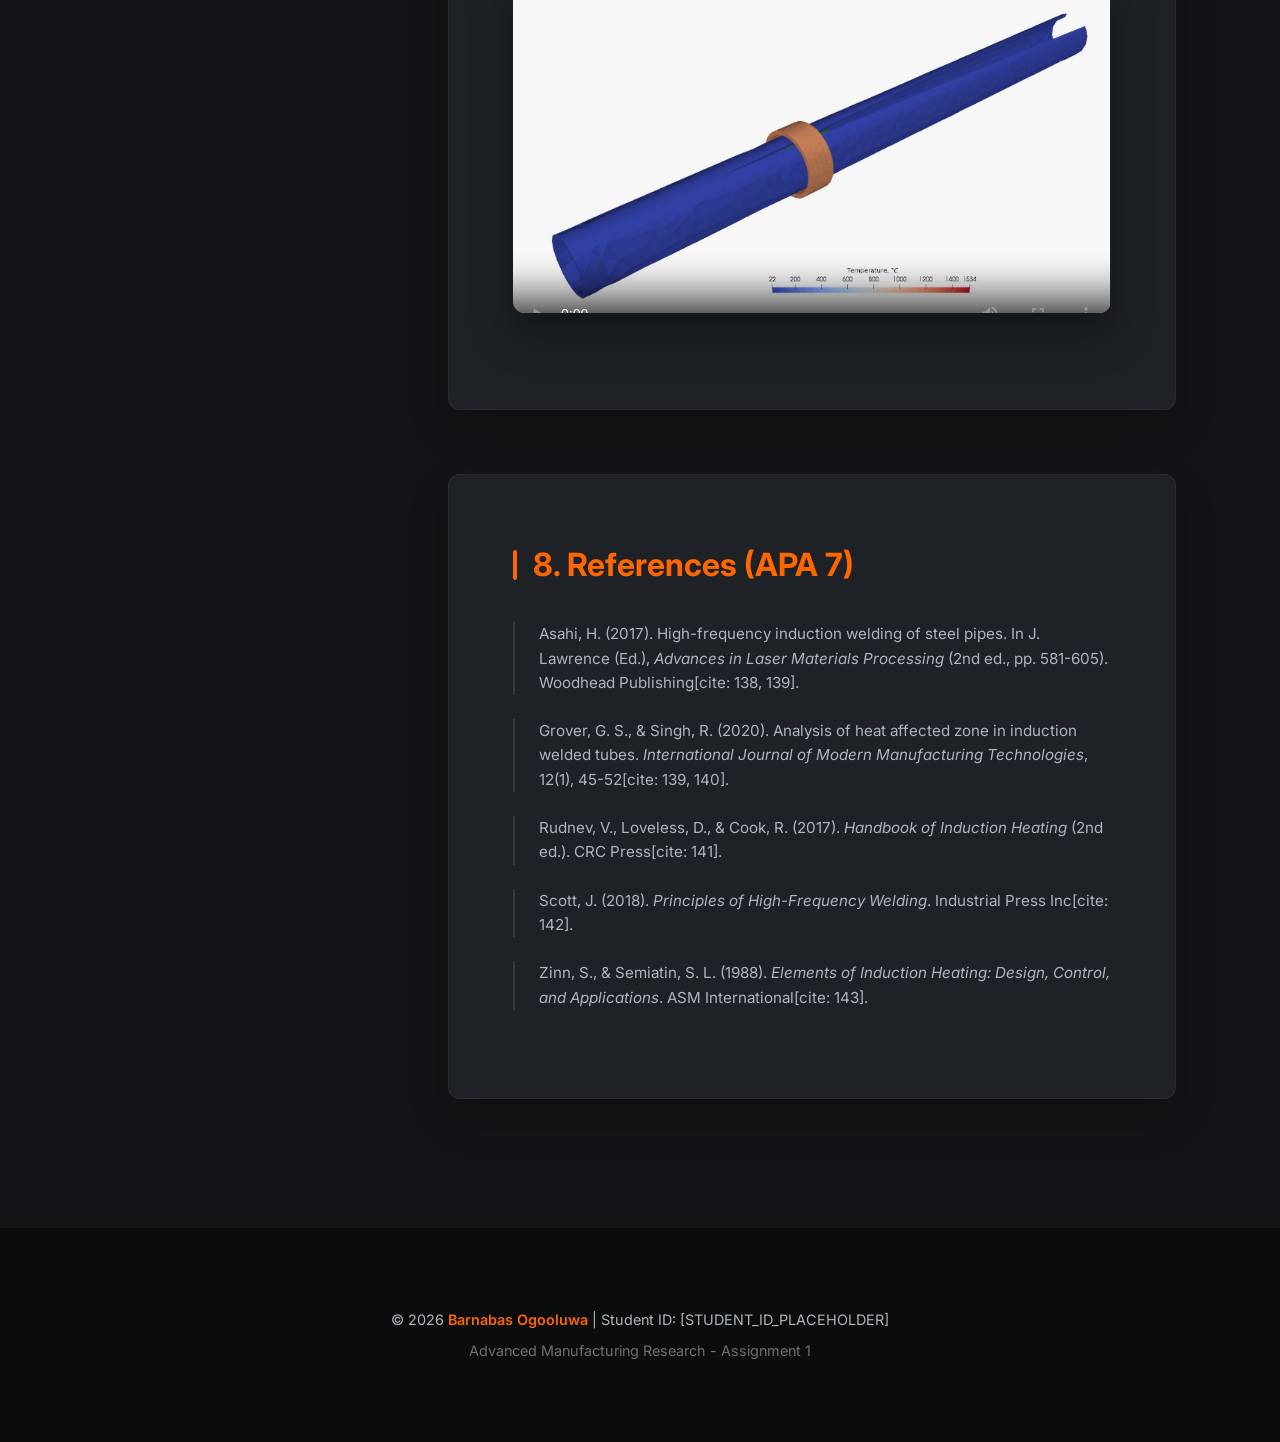
==== commit e86ce275: "correct surname" ====
--- a/assignment.html
+++ b/assignment.html
@@ -14,7 +14,7 @@
 <body>
 
   <nav>
-    <div class="logo">BARNABAS<span>OGO-OLUWA</span></div>
+    <div class="logo">BARNABAS<span>OGOOLUWA</span></div>
     <ul class="nav-links">
       <li><a href="index.html">Home</a></li>
       <li><a href="research.html">Research</a></li>
@@ -193,7 +193,7 @@
 
   <footer>
     <div class="footer-info">
-      <p>&copy; 2026 <span>Barnabas Ogo-Oluwa</span> | Student ID: [STUDENT_ID_PLACEHOLDER]</p>
+      <p>&copy; 2026 <span>Barnabas Ogooluwa</span> | Student ID: [STUDENT_ID_PLACEHOLDER]</p>
       <p style="margin-top: 0.5rem; opacity: 0.6;">Advanced Manufacturing Research - Assignment 1</p>
     </div>
   </footer>
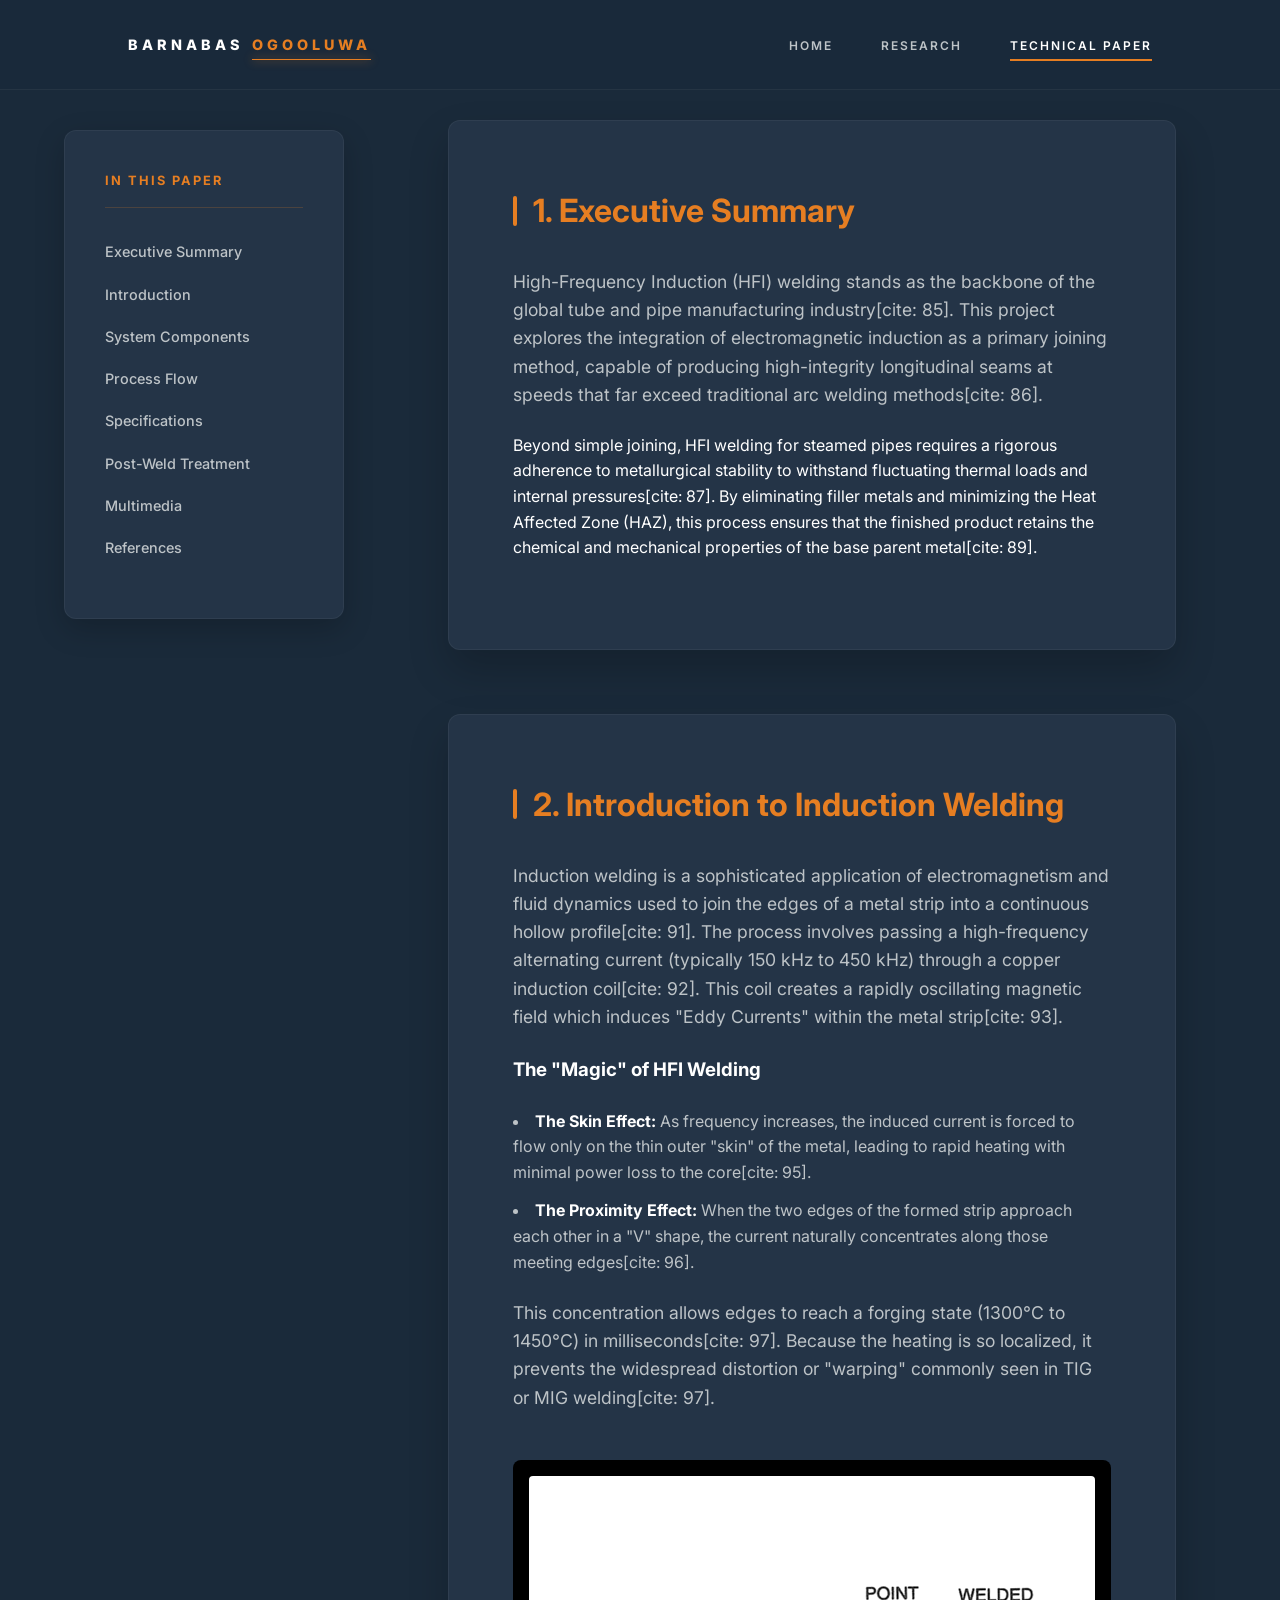
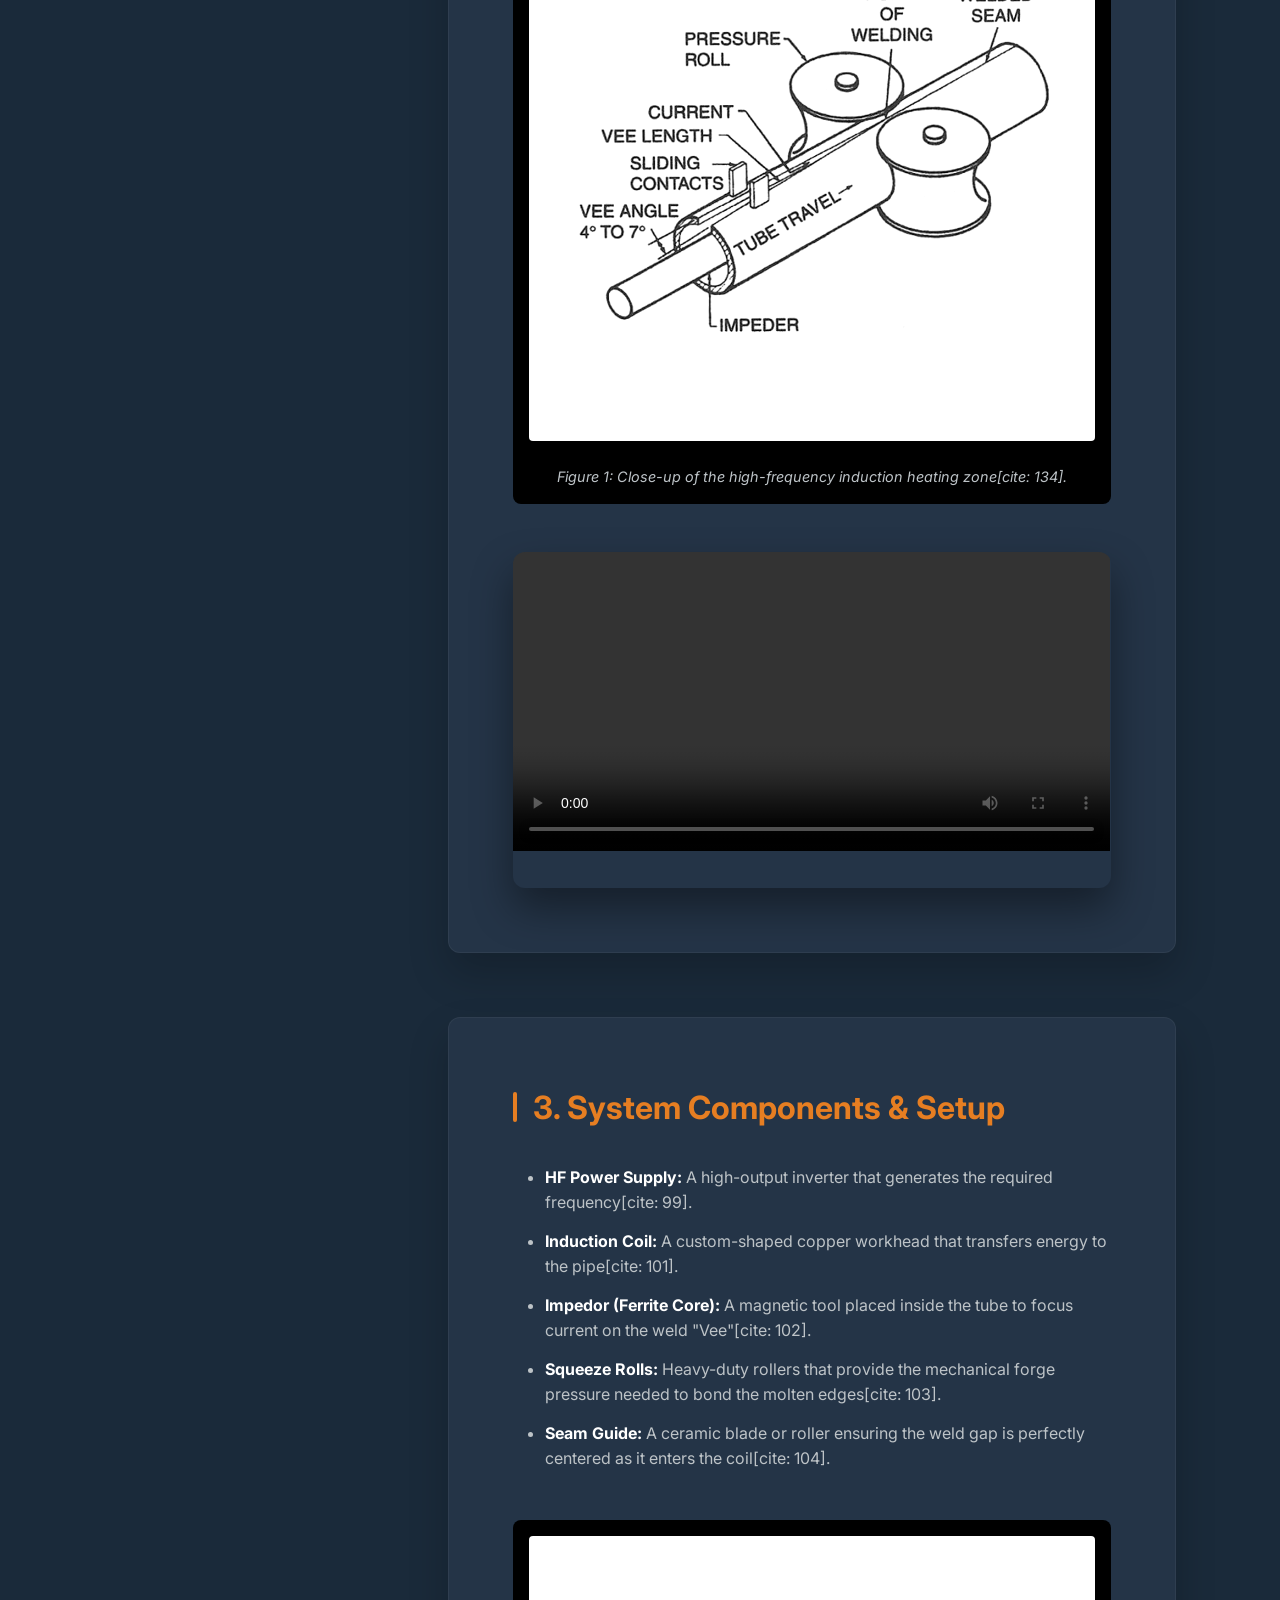
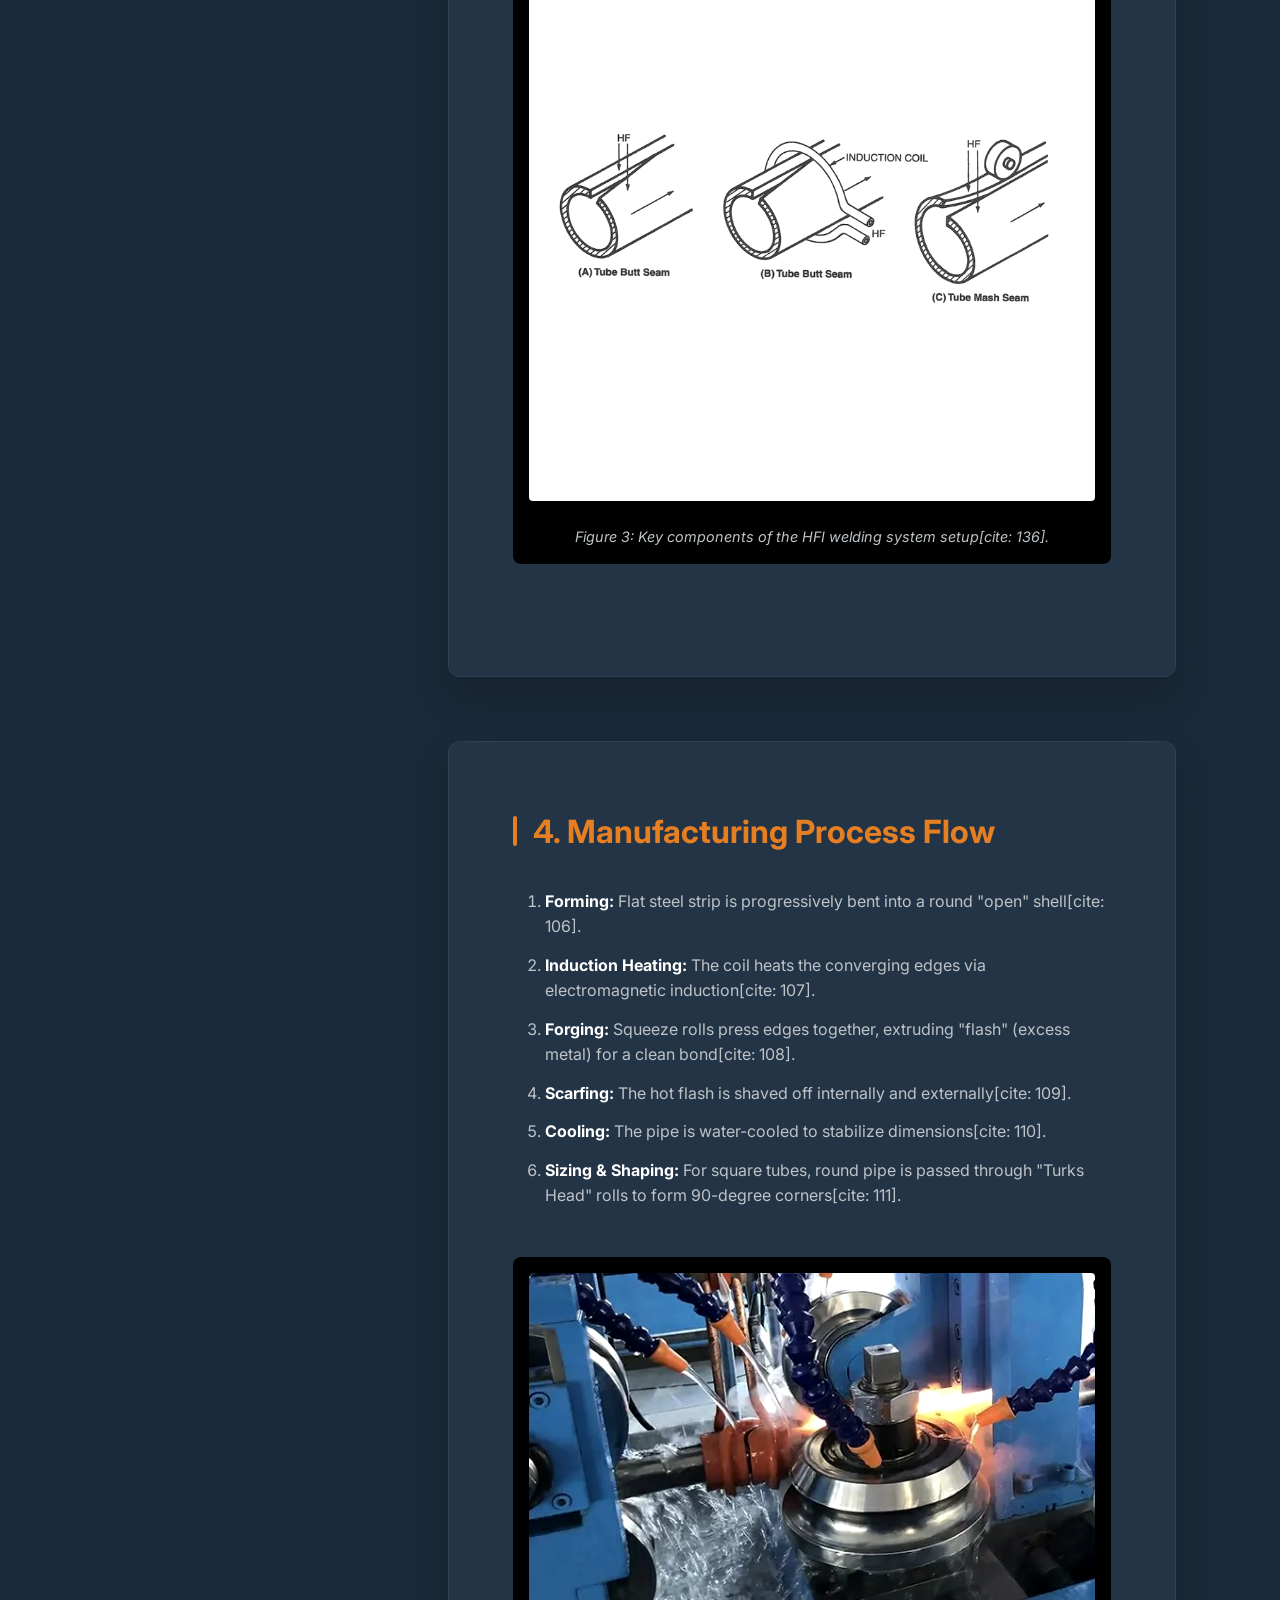
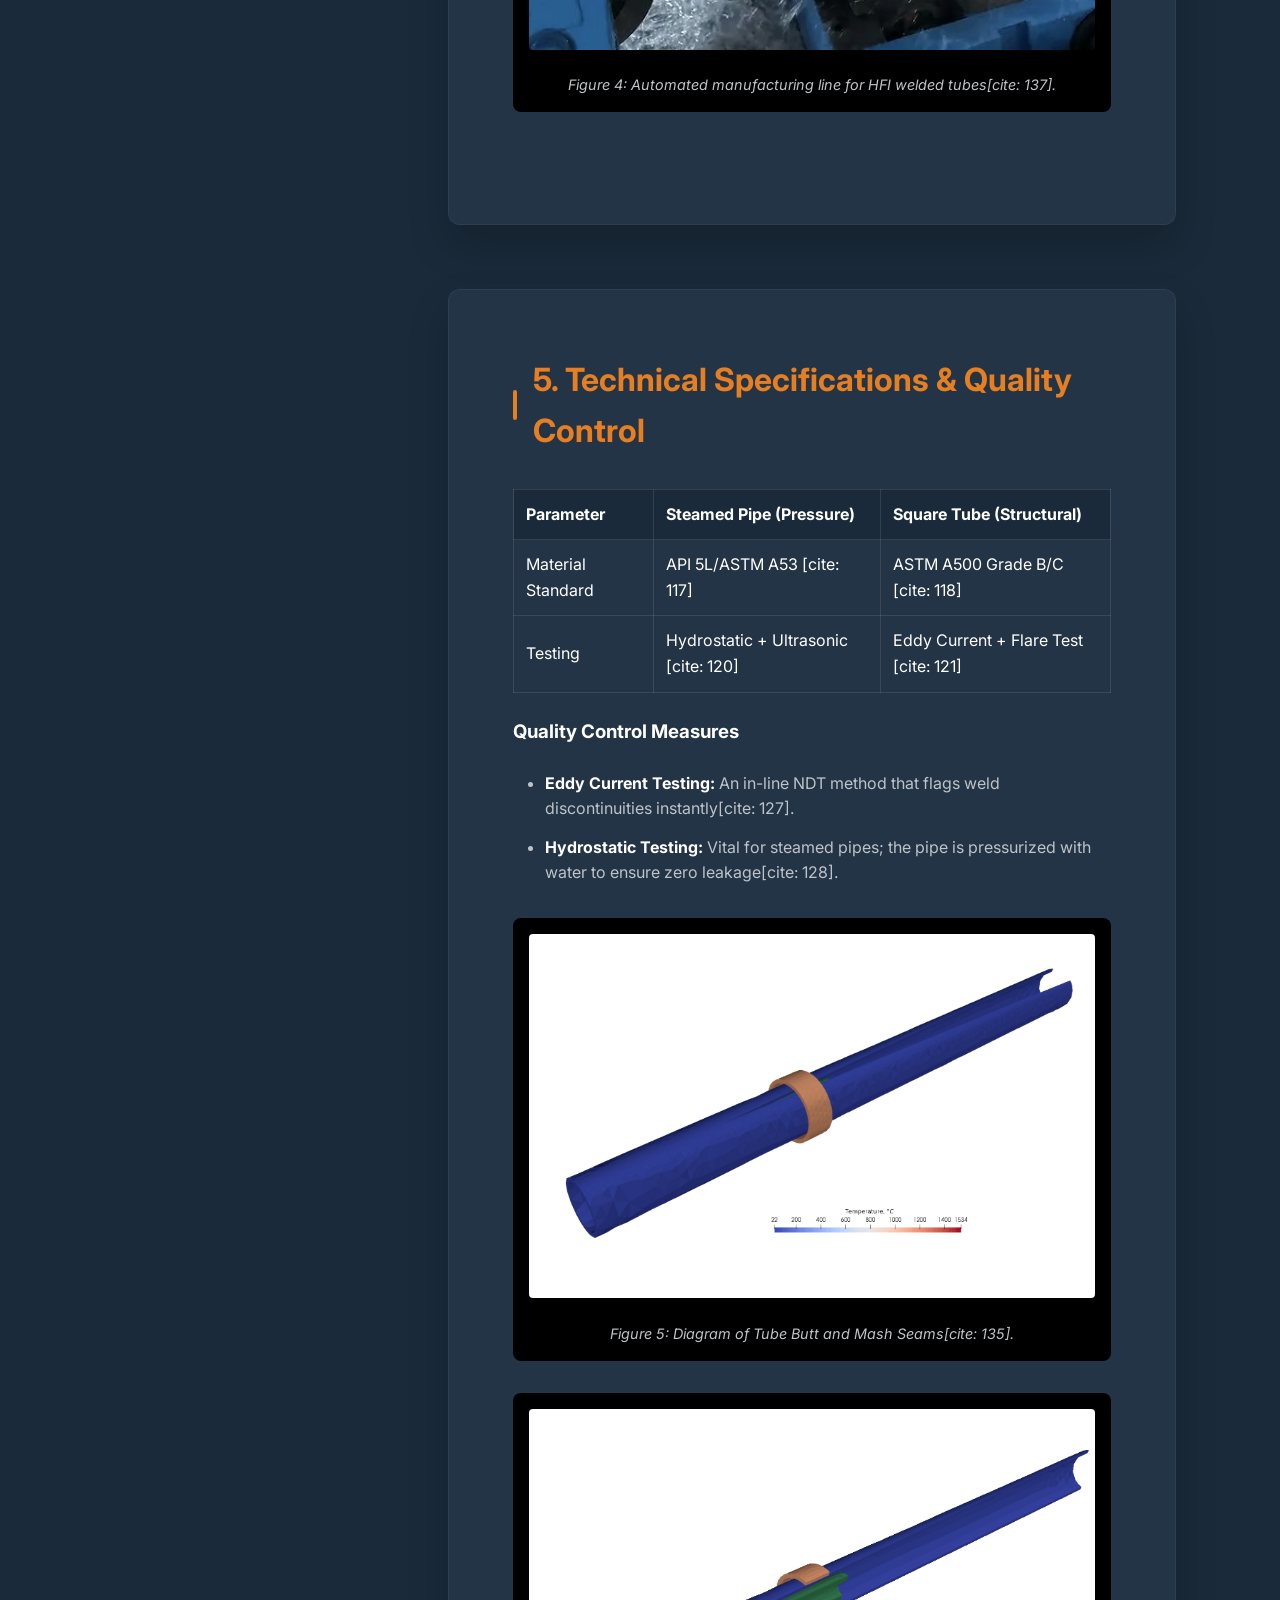
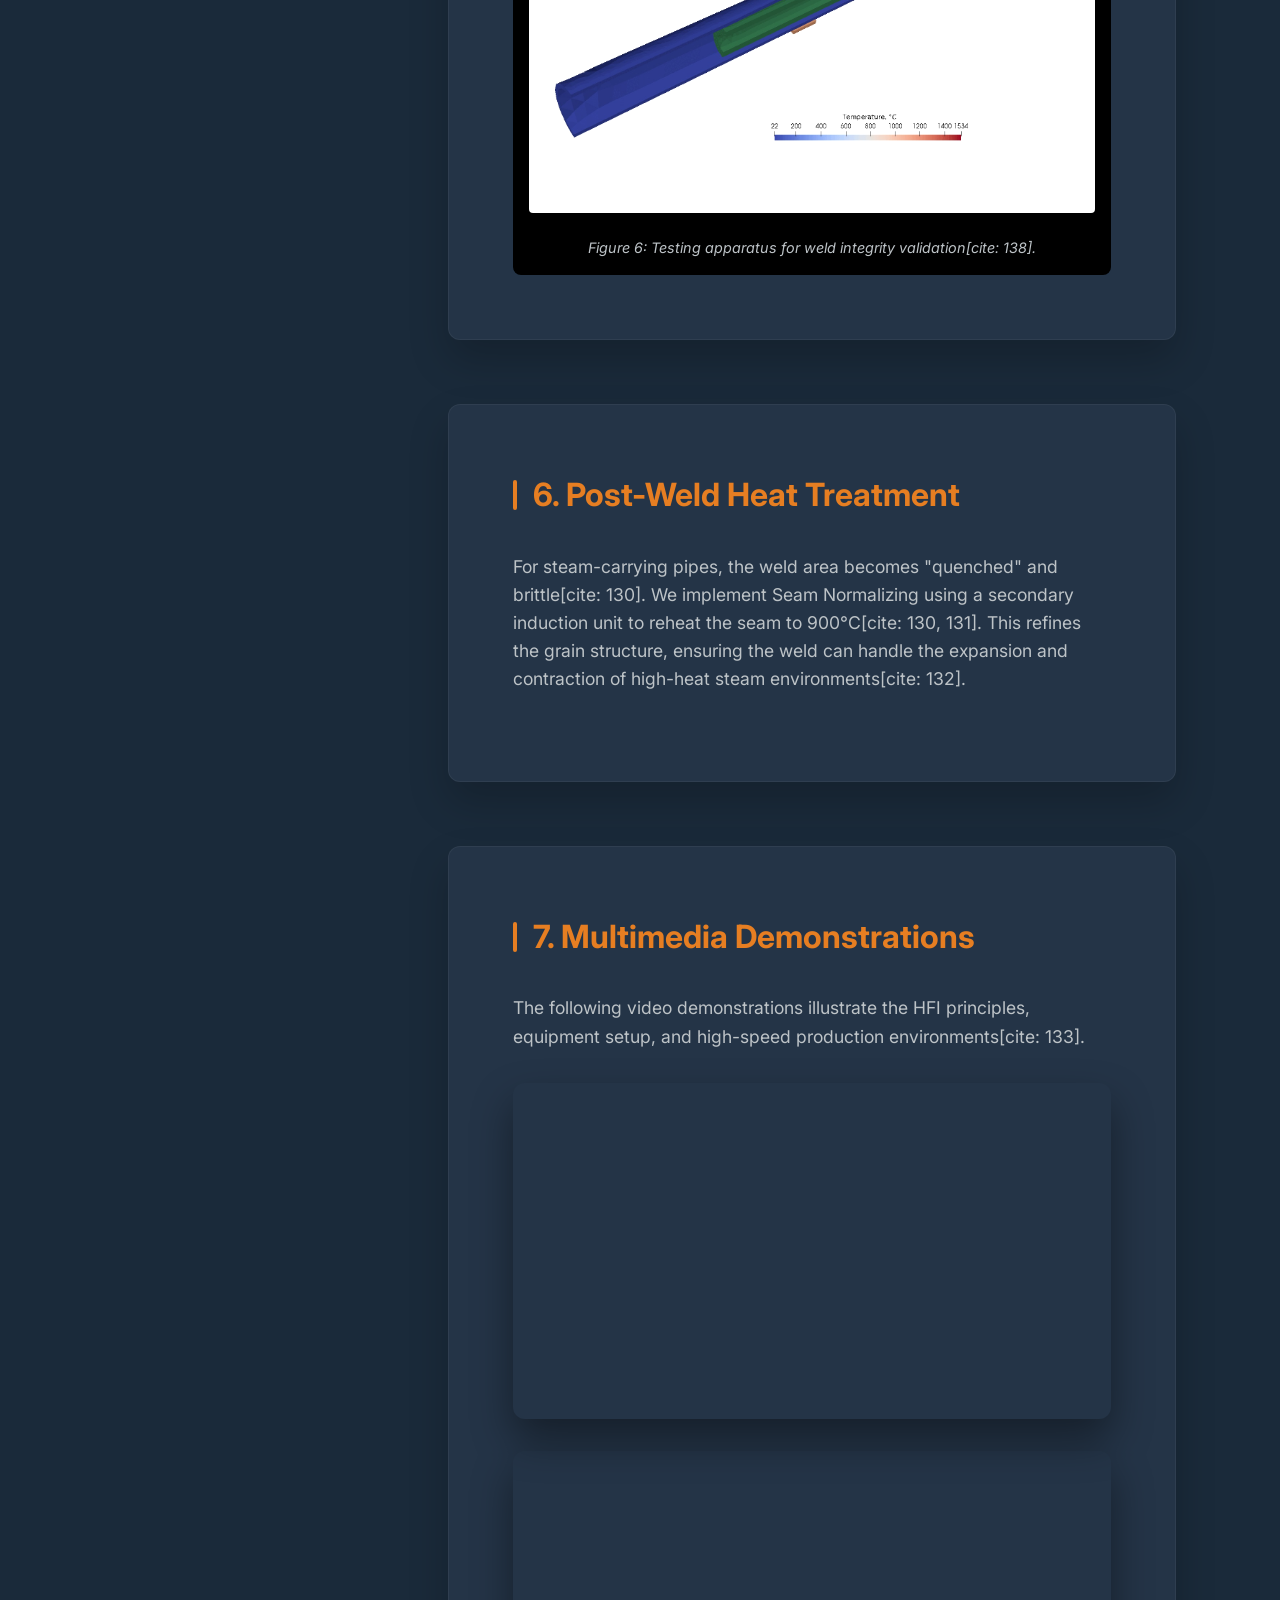
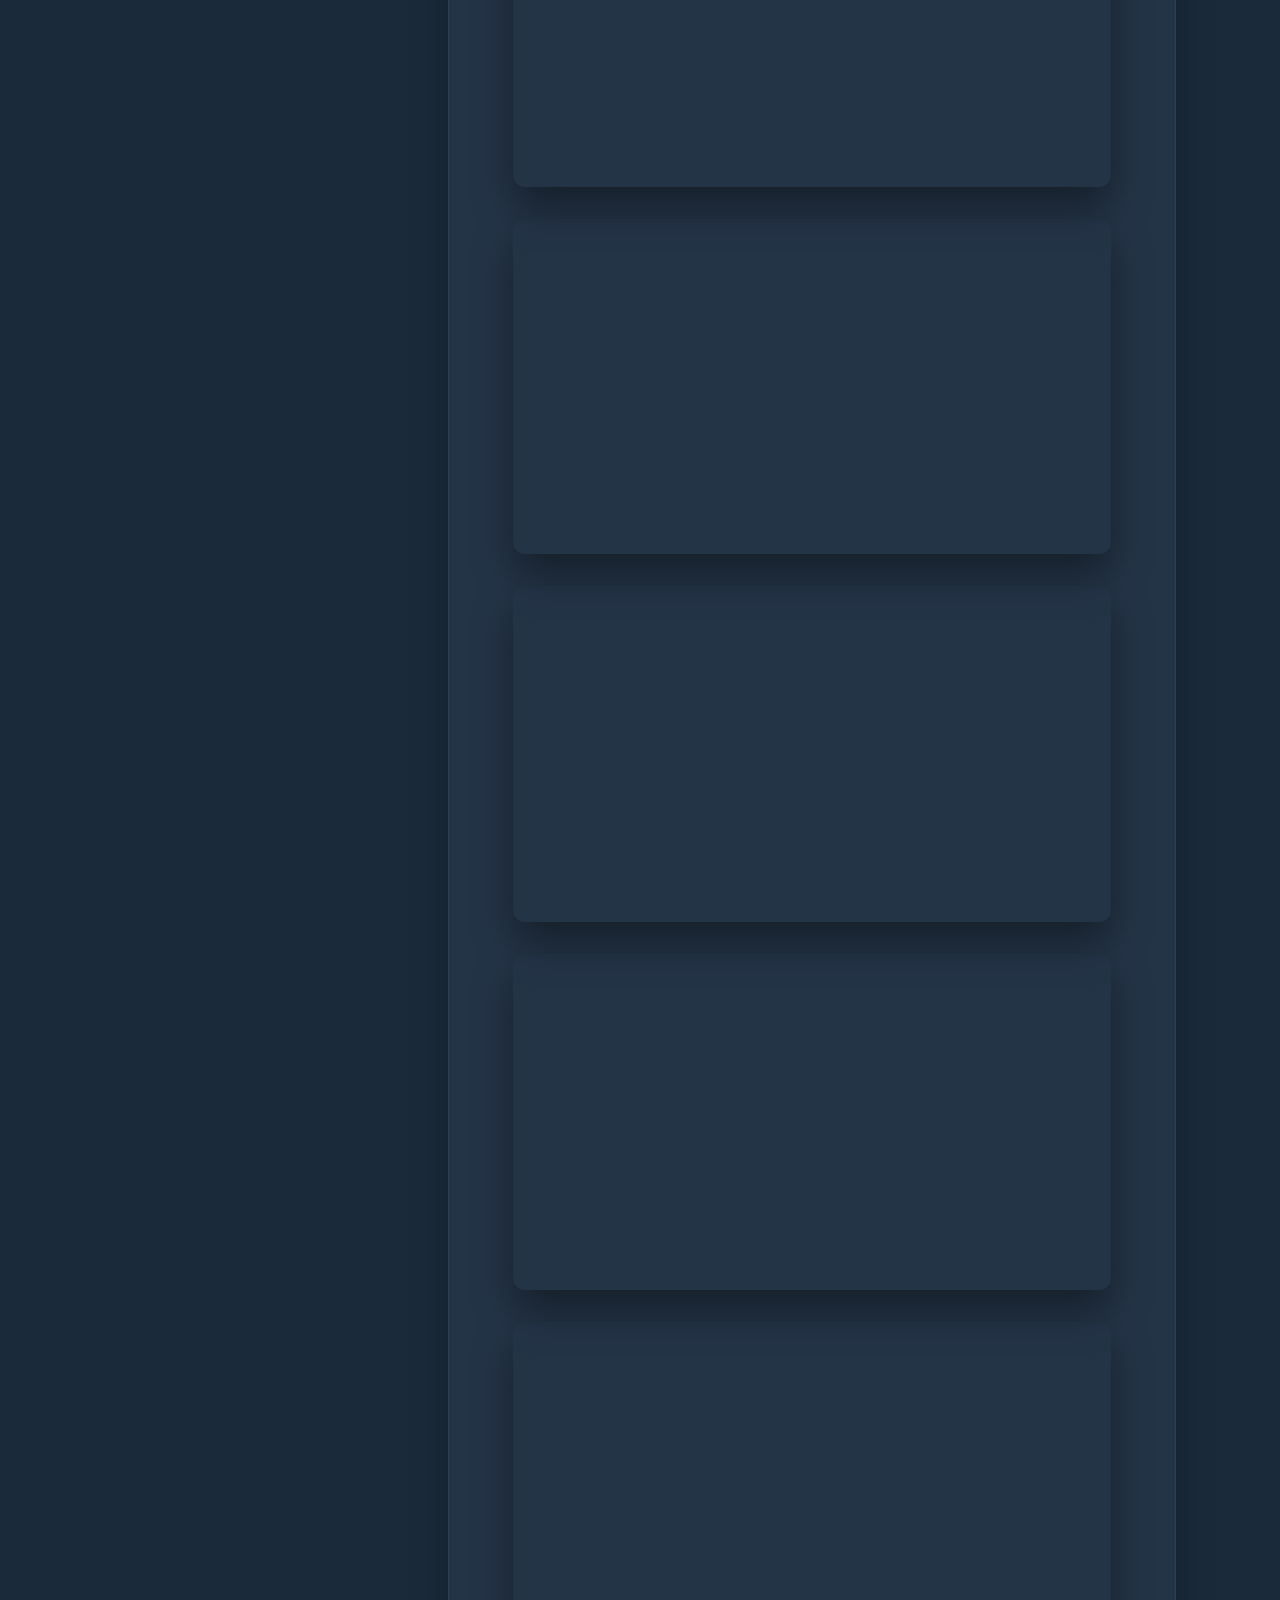
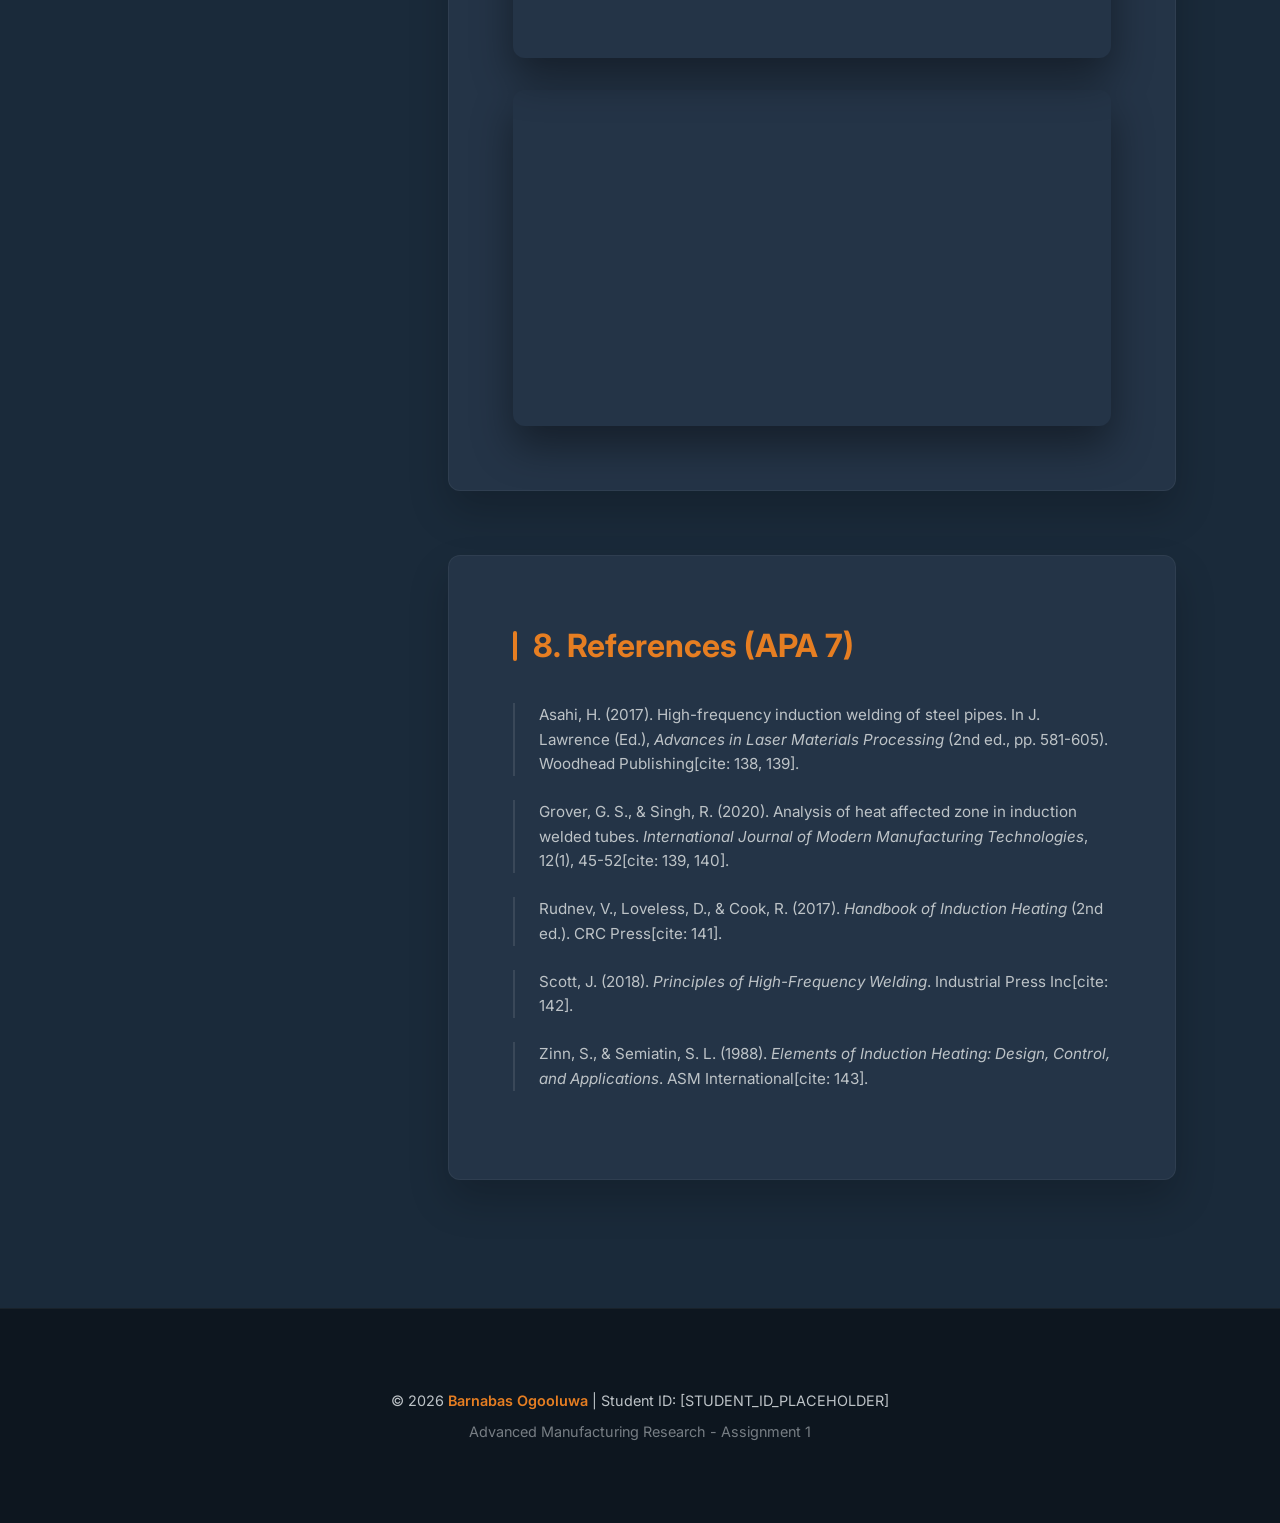
==== commit e74e48b7: "made changes requested by review" ====
--- a/assignment.html
+++ b/assignment.html
@@ -44,7 +44,7 @@
           High-Frequency Induction (HFI) welding stands as the backbone of the global tube and pipe manufacturing
           industry[cite: 85].
           This project explores the integration of electromagnetic induction as a primary joining method, capable of
-          producing high-integrity longitudinal seams at speeds that far exceed traditional arc welding methods[cite: 86].
+          producing high-integrity longitudinal seams at speeds that far exceed traditional arc welding methods[cite: 86]. </p><p></p>
           Beyond simple joining, HFI welding for steamed pipes requires a rigorous adherence to metallurgical stability to
           withstand fluctuating thermal loads and internal pressures[cite: 87].
           By eliminating filler metals and minimizing the Heat Affected Zone (HAZ), this process ensures that the finished
@@ -79,12 +79,24 @@
           </p>
         </div>
 
-
         <figure>
+          <img src="assets/9.jpeg" alt="High-Frequency Induction Process">
+          <figcaption>Figure 1: Close-up of the high-frequency induction heating zone[cite: 134].</figcaption>
+        </figure>
+
+        <div class="video-container">
+          <video controls style="width: 100%; height: auto; display: block;">
+            <source src="https://www.youtube.com/shorts/KODukGGAXk4" type="video/mp4">
+            Your browser does not support the video tag. View the original video here: https://www.youtube.com/shorts/KODukGGAXk4
+          </video>
+        </div>
+
+
+        <!-- <figure>
           <img src="assets/1.jpeg" alt="Tube Butt Seam Diagram">
-          <figcaption>Figure 1: Illustration of Tube Butt and Mash Seams during the induction process[cite: 135].
+          <figcaption>Figure 2: Illustration of Tube Butt and Mash Seams during the induction process[cite: 135].
           </figcaption>
-        </figure>
+        </figure> -->
       </section>
 
       <section id="components">
@@ -101,6 +113,11 @@
           <li><strong>Seam Guide:</strong> A ceramic blade or roller ensuring the weld gap is perfectly centered as it
             enters the coil[cite: 104].</li>
         </ul>
+
+        <figure>
+          <img src="assets/5.jpeg" alt="HFI System Components">
+          <figcaption>Figure 3: Key components of the HFI welding system setup[cite: 136].</figcaption>
+        </figure>
       </section>
 
       <section id="process">
@@ -117,6 +134,10 @@
             90-degree corners[cite: 111].</li>
         </ol>
 
+        <figure>
+          <img src="assets/7.jpeg" alt="Manufacturing Process Flow">
+          <figcaption>Figure 4: Automated manufacturing line for HFI welded tubes[cite: 137].</figcaption>
+        </figure>
       </section>
 
       <section id="specifications">
@@ -150,6 +171,17 @@
           <li><strong>Hydrostatic Testing:</strong> Vital for steamed pipes; the pipe is pressurized with water to ensure
             zero leakage[cite: 128].</li>
         </ul>
+
+        <div class="image-grid">
+          <figure>
+            <img src="assets/1.jpeg" alt="Tube Butt Seam Diagram">
+            <figcaption>Figure 5: Diagram of Tube Butt and Mash Seams[cite: 135].</figcaption>
+          </figure>
+          <figure>
+            <img src="assets/2.jpeg" alt="Weld Quality Testing">
+            <figcaption>Figure 6: Testing apparatus for weld integrity validation[cite: 138].</figcaption>
+          </figure>
+        </div>
       </section>
 
       <section id="pwht">
@@ -164,13 +196,30 @@
 
       <section id="multimedia">
         <h2>7. Multimedia Demonstrations</h2>
-        <p>The following video demonstration illustrates the HFI principles and the high-speed production
-          environment[cite: 133].</p>
-        <div class="video-container">
-          <video controls poster="assets/1.jpeg" style="width: 100%; height: auto; display: block;">
-            <source src="assets/induction_welding_demo.mp4" type="video/mp4">
-            Your browser does not support the video tag.
-          </video>
+        <p>The following video demonstrations illustrate the HFI principles, equipment setup, and high-speed production environments[cite: 133].</p>
+        
+        <div class="video-grid">
+          <div class="video-container">
+            <iframe src="https://www.youtube.com/embed/v2kFYamViAI" title="Video 1" allowfullscreen></iframe>
+          </div>
+          <div class="video-container">
+            <iframe src="https://www.youtube.com/embed/J8U2MlYL8OE" title="Video 2" allowfullscreen></iframe>
+          </div>
+          <div class="video-container">
+            <iframe src="https://www.youtube.com/embed/LxbqDjANQXg" title="Video 3" allowfullscreen></iframe>
+          </div>
+          <div class="video-container">
+            <iframe src="https://www.youtube.com/embed/kSDpcqifBWo" title="Video 4" allowfullscreen></iframe>
+          </div>
+          <div class="video-container">
+            <iframe src="https://www.youtube.com/embed/9nw8bv6nSyw" title="Video 5" allowfullscreen></iframe>
+          </div>
+          <div class="video-container">
+            <iframe src="https://www.youtube.com/embed/KODukGGAXk4" title="Video 6" allowfullscreen></iframe>
+          </div>
+          <div class="video-container">
+            <iframe src="https://www.youtube.com/embed/GJDfdWfx_UA" title="Video 7" allowfullscreen></iframe>
+          </div>
         </div>
       </section>
 
--- a/style.css
+++ b/style.css
@@ -1,10 +1,16 @@
 :root {
-  --charcoal: #121417;
-  --steel-gray: #1e2227;
-  --induction-orange: #ff6600;
-  --glow-orange: rgba(255, 102, 0, 0.2);
-  --text-light: #f8f9fa;
-  --text-muted: #adb5bd;
+  /* Updated to Industrial Tech Palette */
+  --charcoal: #1a2a3a;
+  /* Deep Steel Blue Background */
+  --steel-gray: #243447;
+  /* Lighter Steel for cards/sidebar */
+  --induction-orange: #e67e22;
+  /* Professional Induction Orange */
+  --glow-orange: rgba(230, 126, 34, 0.2);
+  --text-light: #ffffff;
+  /* Pure White for high contrast */
+  --text-muted: #bdc3c7;
+  /* Cool silver-gray for secondary text */
   --white: #ffffff;
   --transition: all 0.3s ease;
 }
@@ -29,7 +35,8 @@
   justify-content: space-between;
   align-items: center;
   padding: 0 10%;
-  background: rgba(10, 12, 14, 0.95);
+  background: rgba(26, 42, 58, 0.95);
+  /* Matched to Steel Blue */
   backdrop-filter: blur(20px);
   -webkit-backdrop-filter: blur(20px);
   position: fixed;
@@ -98,11 +105,13 @@
   transition: var(--transition);
 }
 
-.nav-links a:hover, .nav-links a.active {
+.nav-links a:hover,
+.nav-links a.active {
   color: var(--white);
 }
 
-.nav-links a:hover::before, .nav-links a.active::before {
+.nav-links a:hover::before,
+.nav-links a.active::before {
   width: 100%;
 }
 
@@ -134,7 +143,7 @@
   color: var(--induction-orange);
   margin-bottom: 2rem;
   padding-bottom: 1rem;
-  border-bottom: 1px solid rgba(255, 102, 0, 0.2);
+  border-bottom: 1px solid var(--glow-orange);
 }
 
 .sidebar-nav {
@@ -161,7 +170,7 @@
 
 /* Article adjustments for sidebar layout */
 article.with-sidebar {
-  margin: 0; /* Override old article margin */
+  margin: 0;
   max-width: none;
 }
 
@@ -174,14 +183,14 @@
     grid-template-columns: 1fr;
     gap: 2rem;
   }
-  
+
   .sidebar {
     position: relative;
     top: 0;
     width: 100%;
     order: -1;
   }
-  
+
   .sidebar-nav {
     display: grid;
     grid-template-columns: repeat(auto-fit, minmax(200px, 1fr));
@@ -194,16 +203,16 @@
     padding: 0 5%;
     height: 80px;
   }
-  
+
   .nav-links {
     gap: 1.5rem;
   }
-  
+
   .nav-links a {
     font-size: 0.65rem;
     letter-spacing: 1px;
   }
-  
+
   .logo {
     font-size: 0.75rem;
     letter-spacing: 2px;
@@ -212,19 +221,20 @@
   .content-wrapper {
     margin-top: 100px;
   }
-  
+
   .sidebar {
     padding: 1.5rem;
   }
 }
 
 /* Refined Hero Sections */
-.hero, .personal-hero {
+.hero,
+.personal-hero {
   min-height: 100vh;
   display: flex;
   justify-content: center;
   position: relative;
-  padding-top: 160px; /* Offset for safe viewing */
+  padding-top: 160px;
   padding-bottom: 80px;
 }
 
@@ -234,16 +244,16 @@
   align-items: center;
   padding-left: 10%;
   padding-right: 10%;
-  background: 
-    radial-gradient(circle at center, rgba(255, 102, 0, 0.05) 0%, transparent 70%),
-    radial-gradient(circle at center, #1e2227 0%, #121417 100%);
+  background:
+    radial-gradient(circle at center, rgba(230, 126, 34, 0.05) 0%, transparent 70%),
+    radial-gradient(circle at center, var(--steel-gray) 0%, var(--charcoal) 100%);
 }
 
 .hero::before {
   content: '';
   position: absolute;
   inset: 0;
-  background-image: linear-gradient(rgba(255,255,255,0.02) 1px, transparent 1px), linear-gradient(90deg, rgba(255,255,255,0.02) 1px, transparent 1px);
+  background-image: linear-gradient(rgba(255, 255, 255, 0.02) 1px, transparent 1px), linear-gradient(90deg, rgba(255, 255, 255, 0.02) 1px, transparent 1px);
   background-size: 50px 50px;
   pointer-events: none;
 }
@@ -327,14 +337,16 @@
 }
 
 /* Grid System */
-.objectives-grid, .features-grid {
+.objectives-grid,
+.features-grid {
   display: grid;
   grid-template-columns: repeat(auto-fit, minmax(300px, 1fr));
   gap: 2rem;
   margin-top: 4rem;
 }
 
-.objective-card, .feature-item {
+.objective-card,
+.feature-item {
   background: var(--steel-gray);
   padding: 3rem 2rem;
   border-radius: 12px;
@@ -343,7 +355,8 @@
   text-align: center;
 }
 
-.objective-card:hover, .feature-item:hover {
+.objective-card:hover,
+.feature-item:hover {
   border-color: var(--induction-orange);
   transform: translateY(-10px);
   box-shadow: 0 10px 30px rgba(0, 0, 0, 0.3);
@@ -354,13 +367,15 @@
   margin-bottom: 1.5rem;
 }
 
-.objective-card h3, .feature-item h3 {
+.objective-card h3,
+.feature-item h3 {
   color: var(--induction-orange);
   margin-bottom: 1.5rem;
   font-size: 1.4rem;
 }
 
-.objective-card p, .feature-item p {
+.objective-card p,
+.feature-item p {
   color: var(--text-muted);
   font-size: 1rem;
 }
@@ -371,7 +386,7 @@
   padding-left: 10%;
   padding-right: 10%;
   gap: 5%;
-  background: radial-gradient(circle at 30% 50%, #1e2227 0%, #121417 100%);
+  background: radial-gradient(circle at 30% 50%, var(--steel-gray) 0%, var(--charcoal) 100%);
   position: relative;
   overflow: hidden;
 }
@@ -388,7 +403,7 @@
   background: var(--steel-gray);
   border-radius: 24px;
   position: relative;
-  border: 1px solid rgba(255, 102, 0, 0.2);
+  border: 1px solid var(--glow-orange);
   overflow: hidden;
   box-shadow: 0 30px 60px rgba(0, 0, 0, 0.5);
 }
@@ -397,6 +412,7 @@
   width: 100%;
   height: 100%;
   object-fit: cover;
+  object-position: center;
   opacity: 0.8;
   transition: var(--transition);
 }
@@ -441,23 +457,23 @@
     text-align: center;
     align-items: center;
   }
-  
+
   .hero-text {
     flex: 1;
     margin-bottom: 4rem;
     padding-top: 0;
   }
-  
+
   .hero-text p {
     margin: 0 auto 3rem;
   }
-  
+
   .hero-image {
     flex: 0 0 400px;
     width: 100%;
     max-width: 400px;
   }
-  
+
   .features-grid {
     grid-template-columns: 1fr;
   }
@@ -502,7 +518,8 @@
   margin-bottom: 1.5rem;
 }
 
-article ul, article ol {
+article ul,
+article ol {
   margin: 1.5rem 0 1.5rem 2rem;
   color: var(--text-muted);
 }
@@ -537,23 +554,36 @@
   font-style: italic;
 }
 
+.video-grid,
+.image-grid {
+  display: grid;
+  grid-template-columns: repeat(auto-fit, minmax(300px, 1fr));
+  gap: 2rem;
+  margin-top: 2rem;
+}
+
+.image-grid figure {
+  margin: 0;
+}
+
 .video-container {
   position: relative;
   padding-bottom: 56.25%;
   height: 0;
-  margin: 2rem 0;
   border-radius: 12px;
   overflow: hidden;
   box-shadow: 0 20px 40px rgba(0, 0, 0, 0.4);
 }
 
-.video-container iframe {
+.video-container iframe,
+.video-container video {
   position: absolute;
   top: 0;
   left: 0;
   width: 100%;
   height: 100%;
   border: none;
+  object-fit: cover;
 }
 
 /* Reference List */
@@ -567,7 +597,8 @@
 /* Footer (Standardized) */
 footer {
   padding: 5rem 10%;
-  background: #0a0c0e;
+  background: #0d161f;
+  /* Darker variant of Steel Blue */
   border-top: 1px solid rgba(255, 255, 255, 0.05);
   text-align: center;
 }
@@ -586,8 +617,8 @@
   article {
     margin-top: 6rem;
   }
-  
+
   article section {
     padding: 2rem;
   }
-}
+}
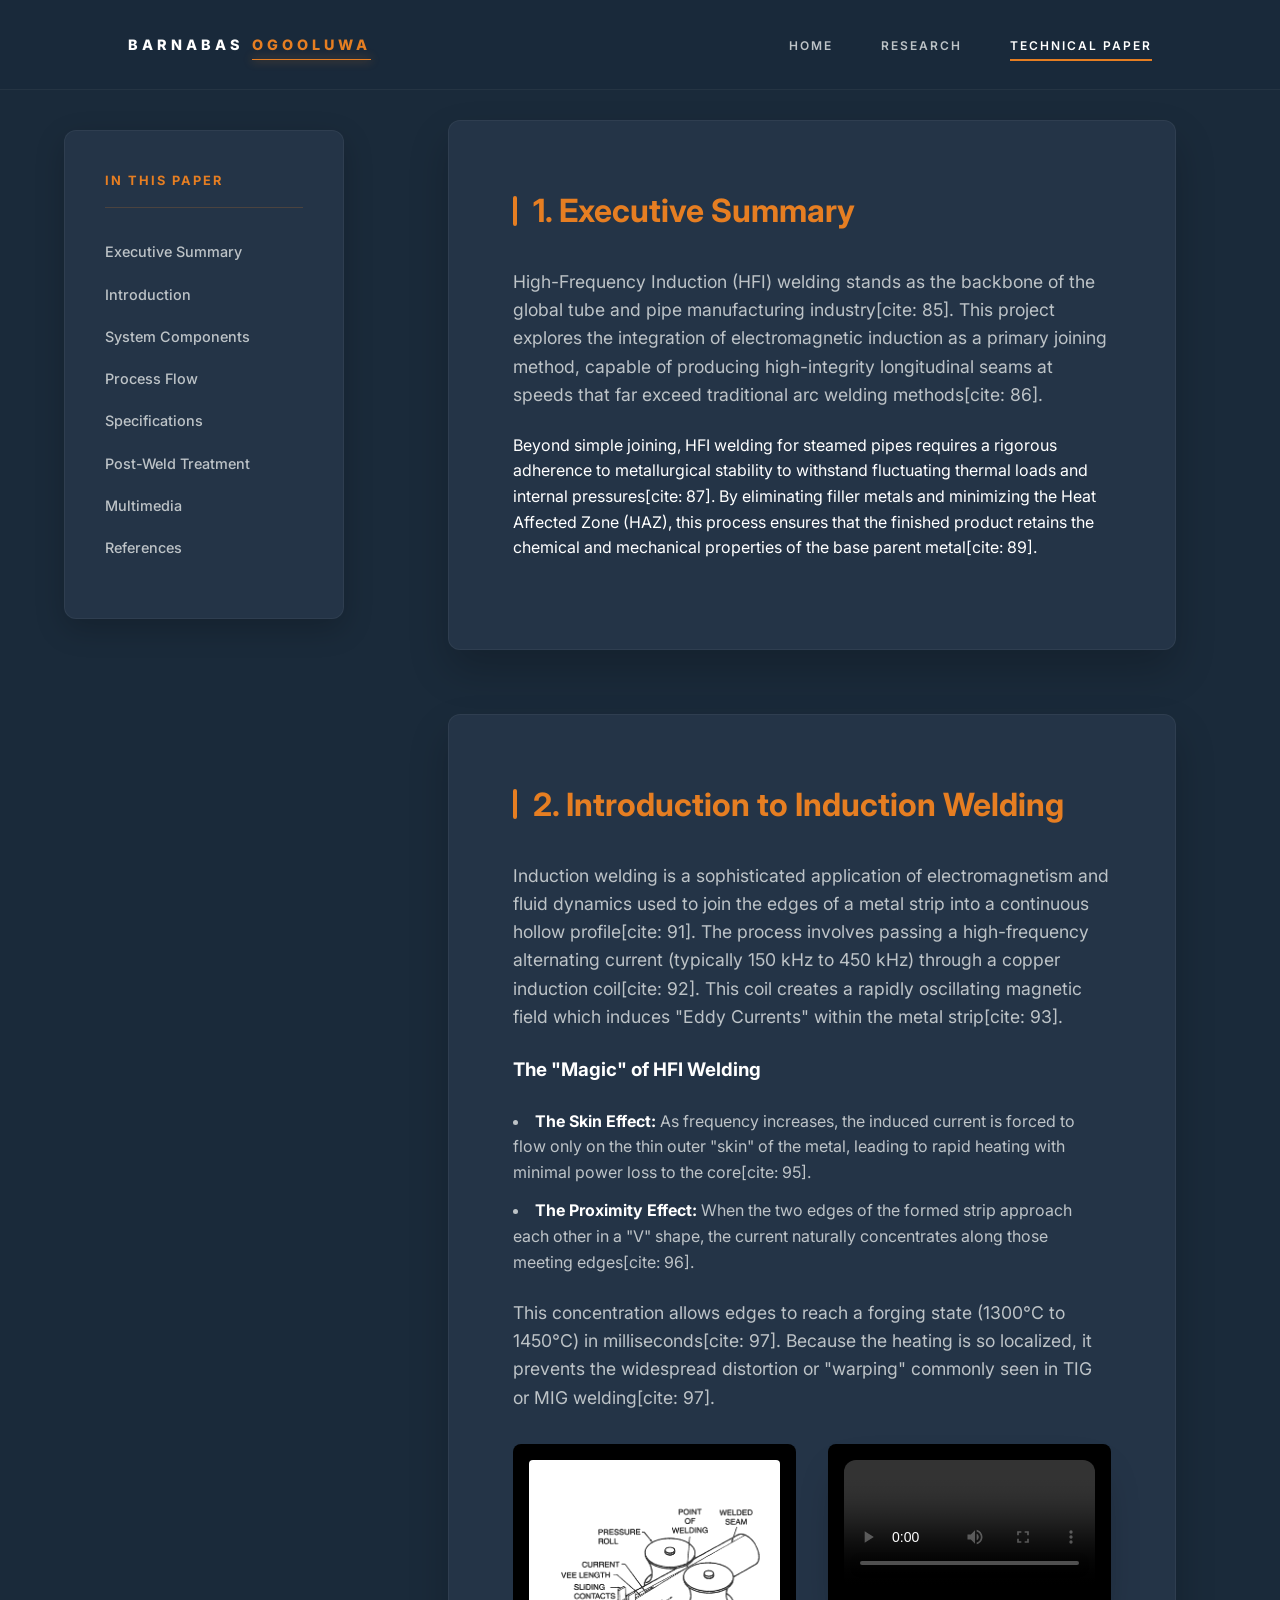
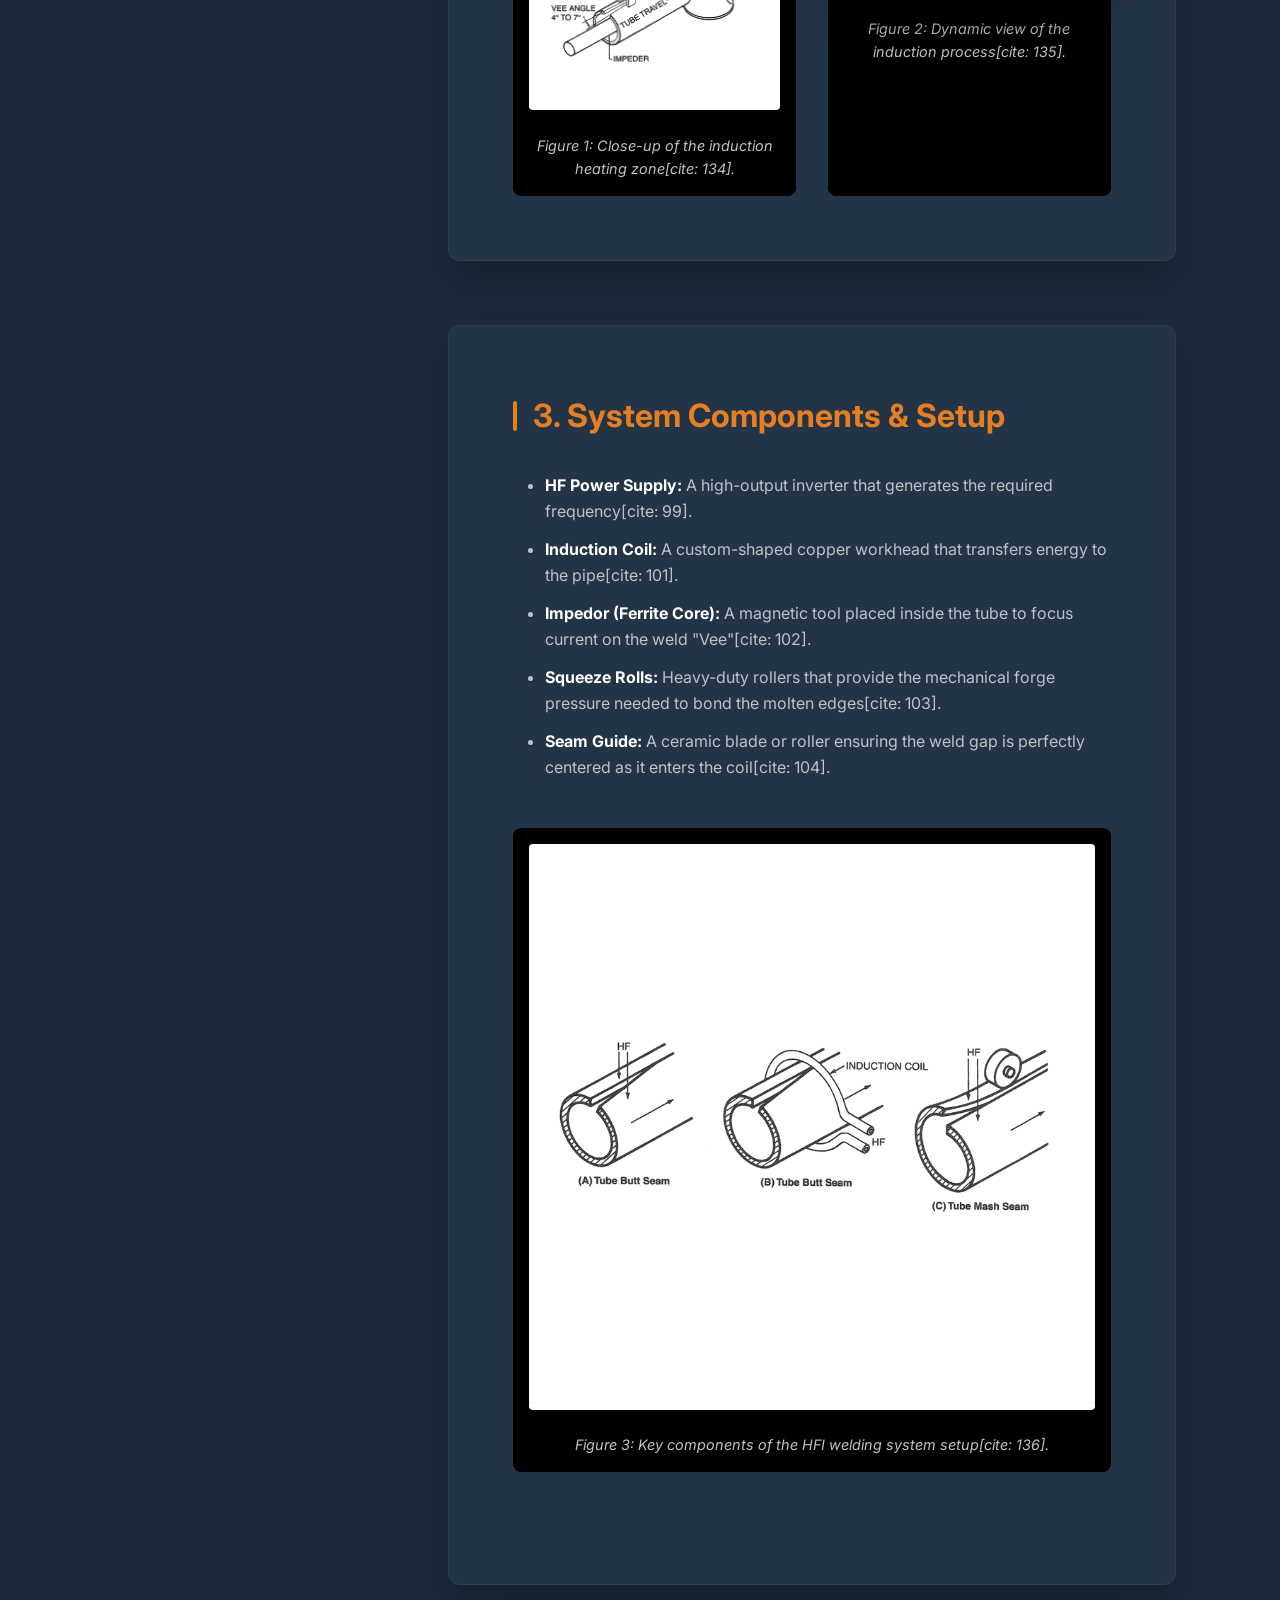
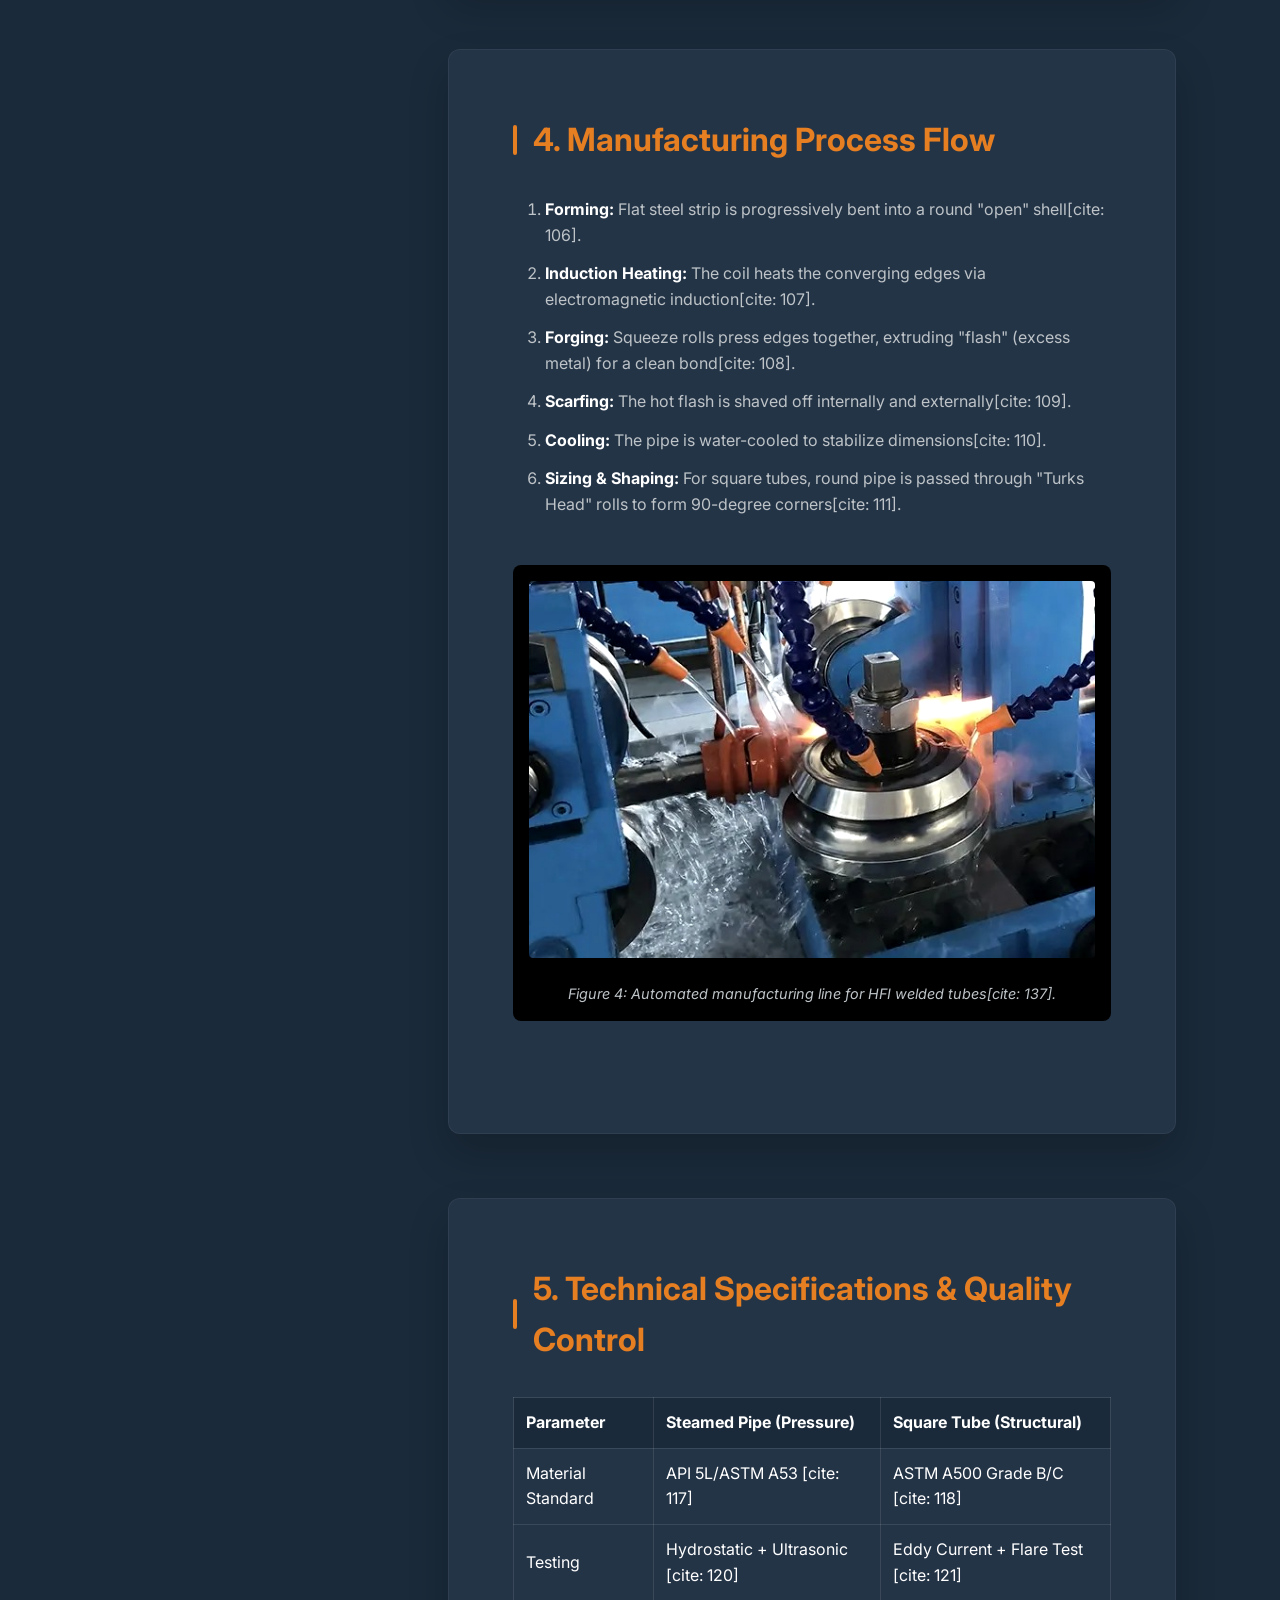
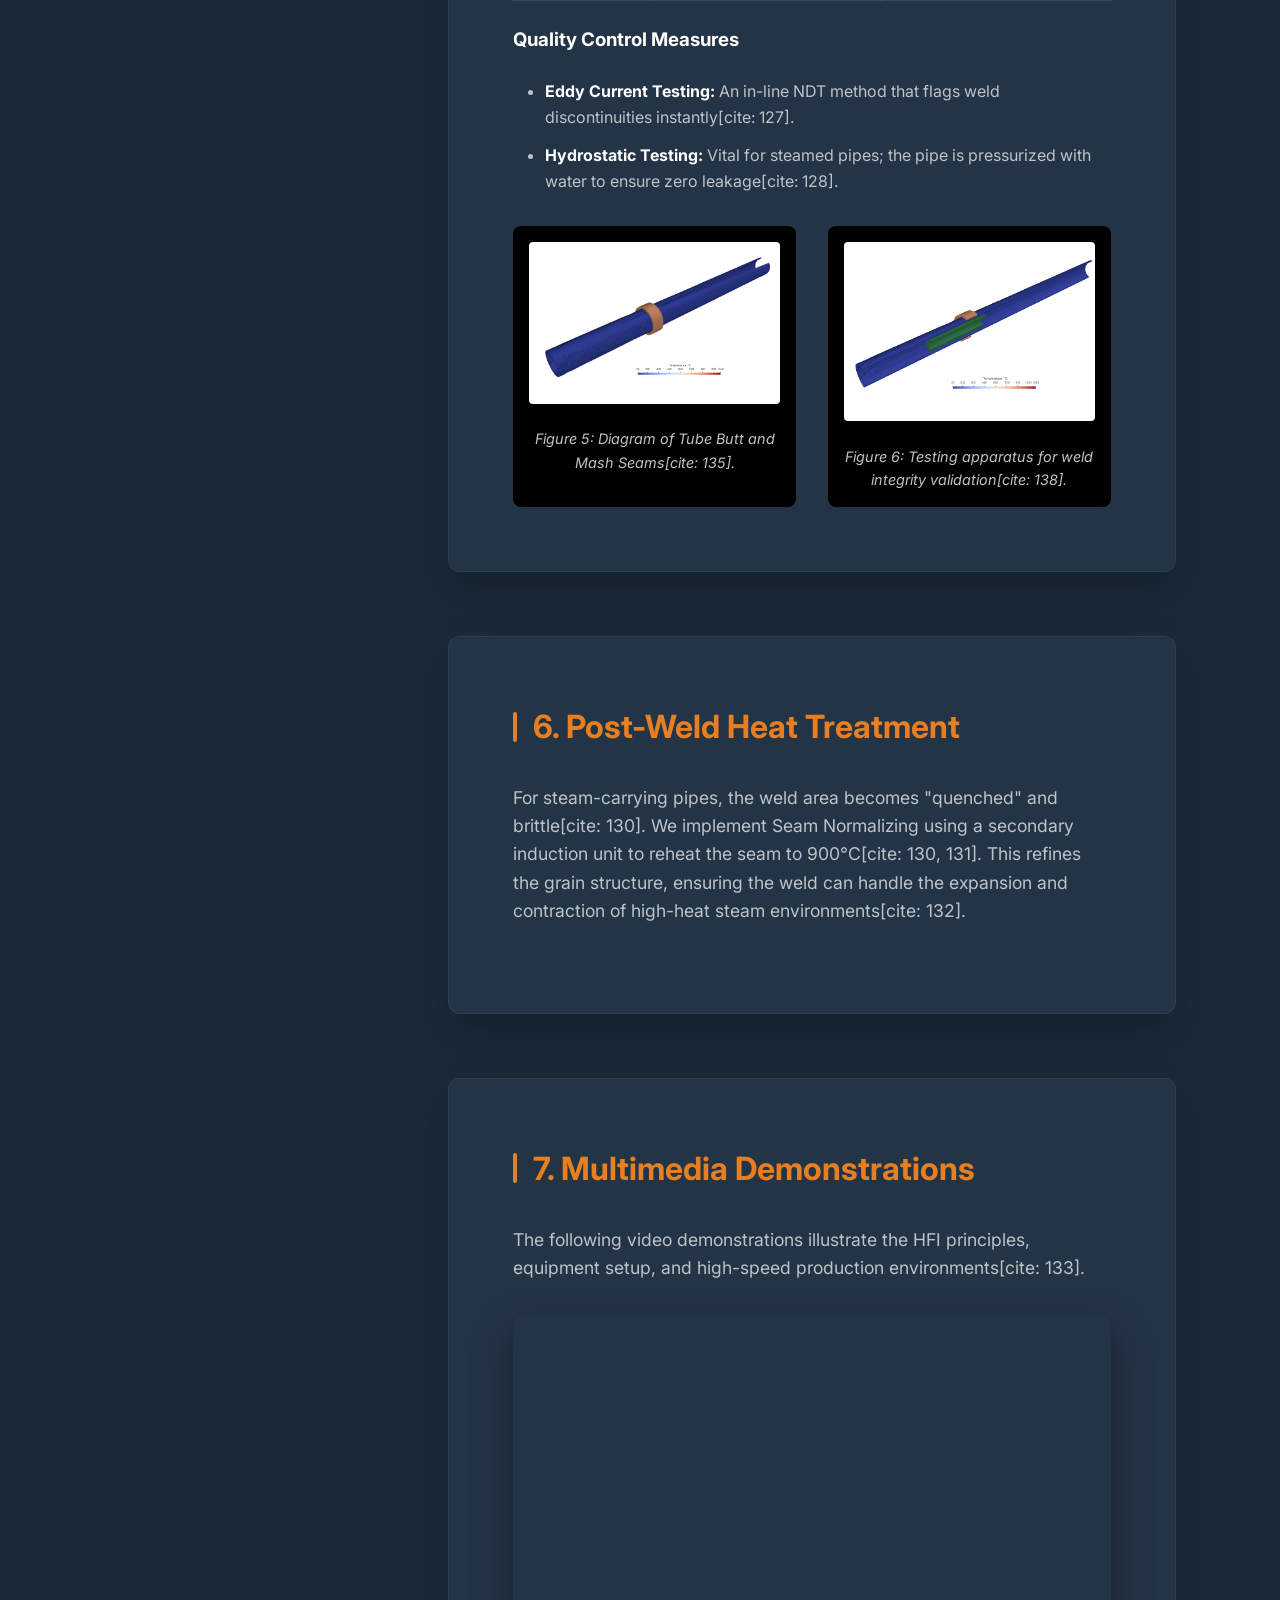
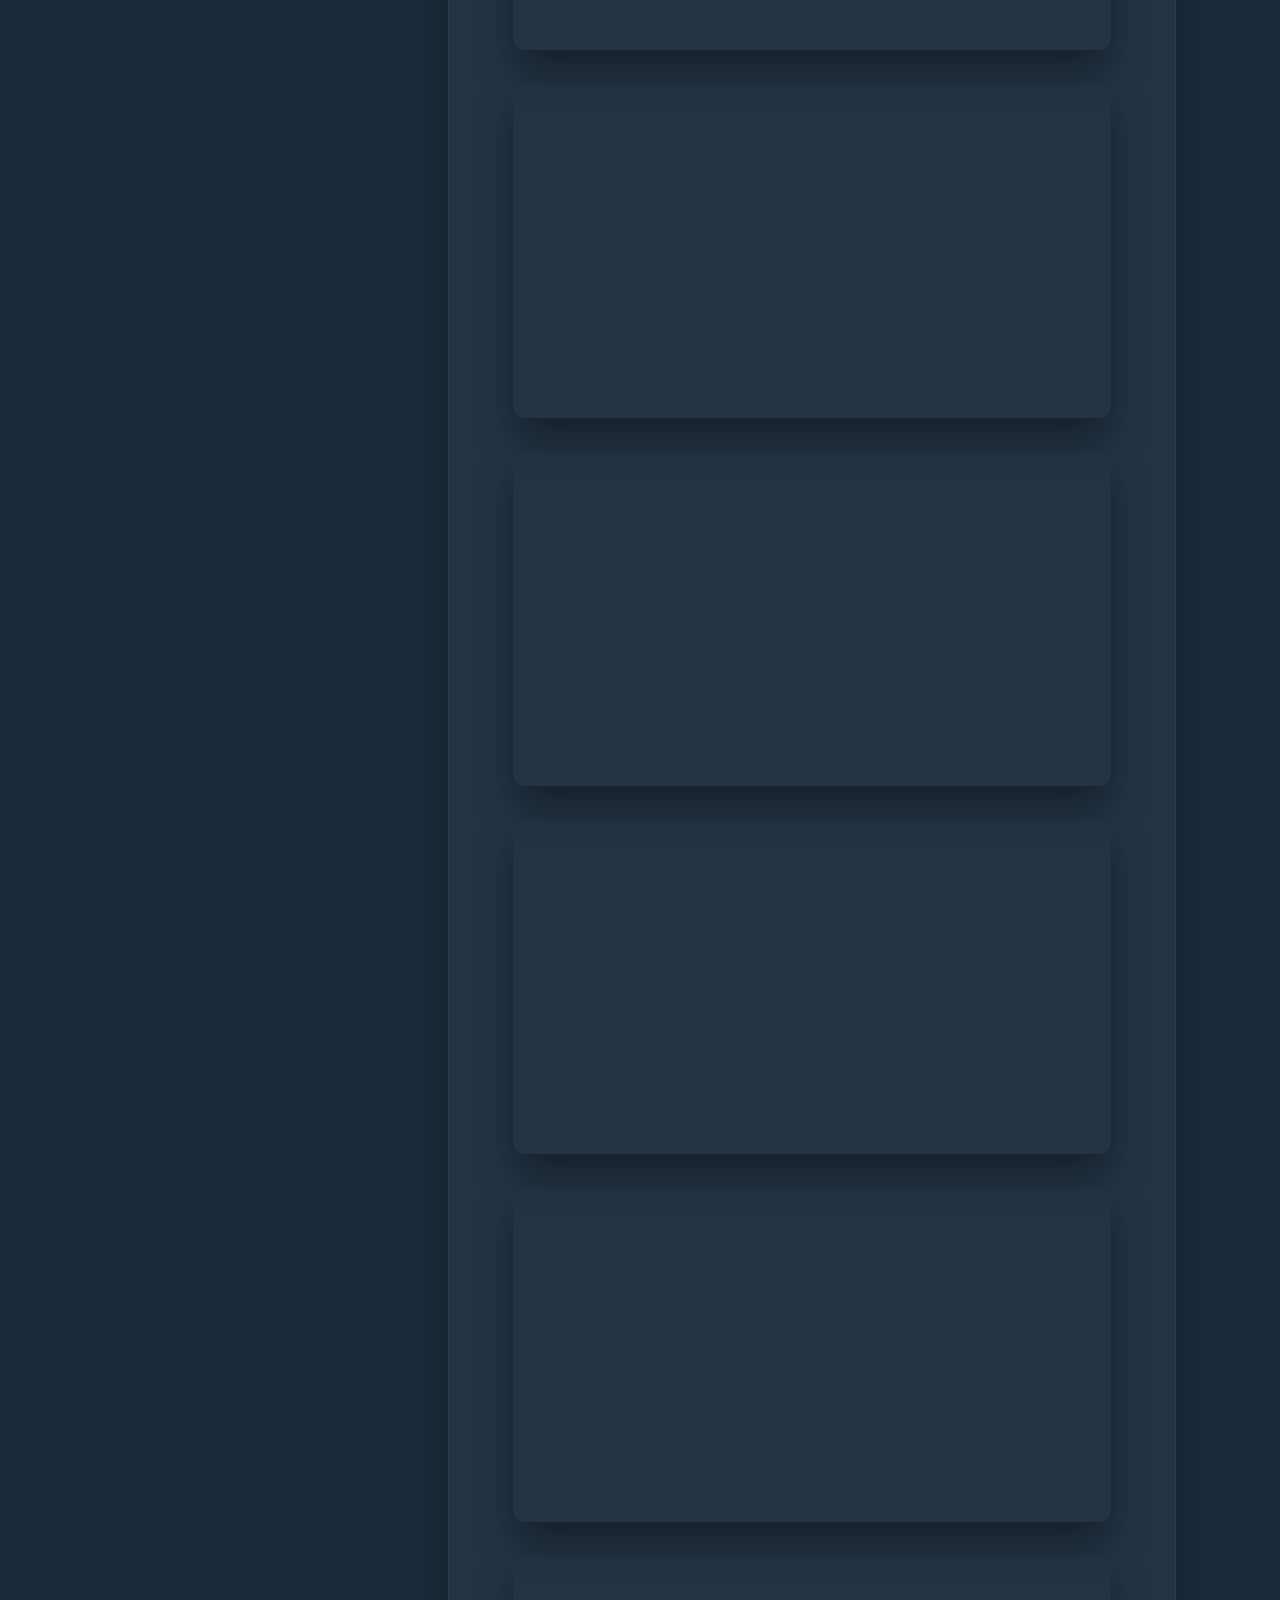
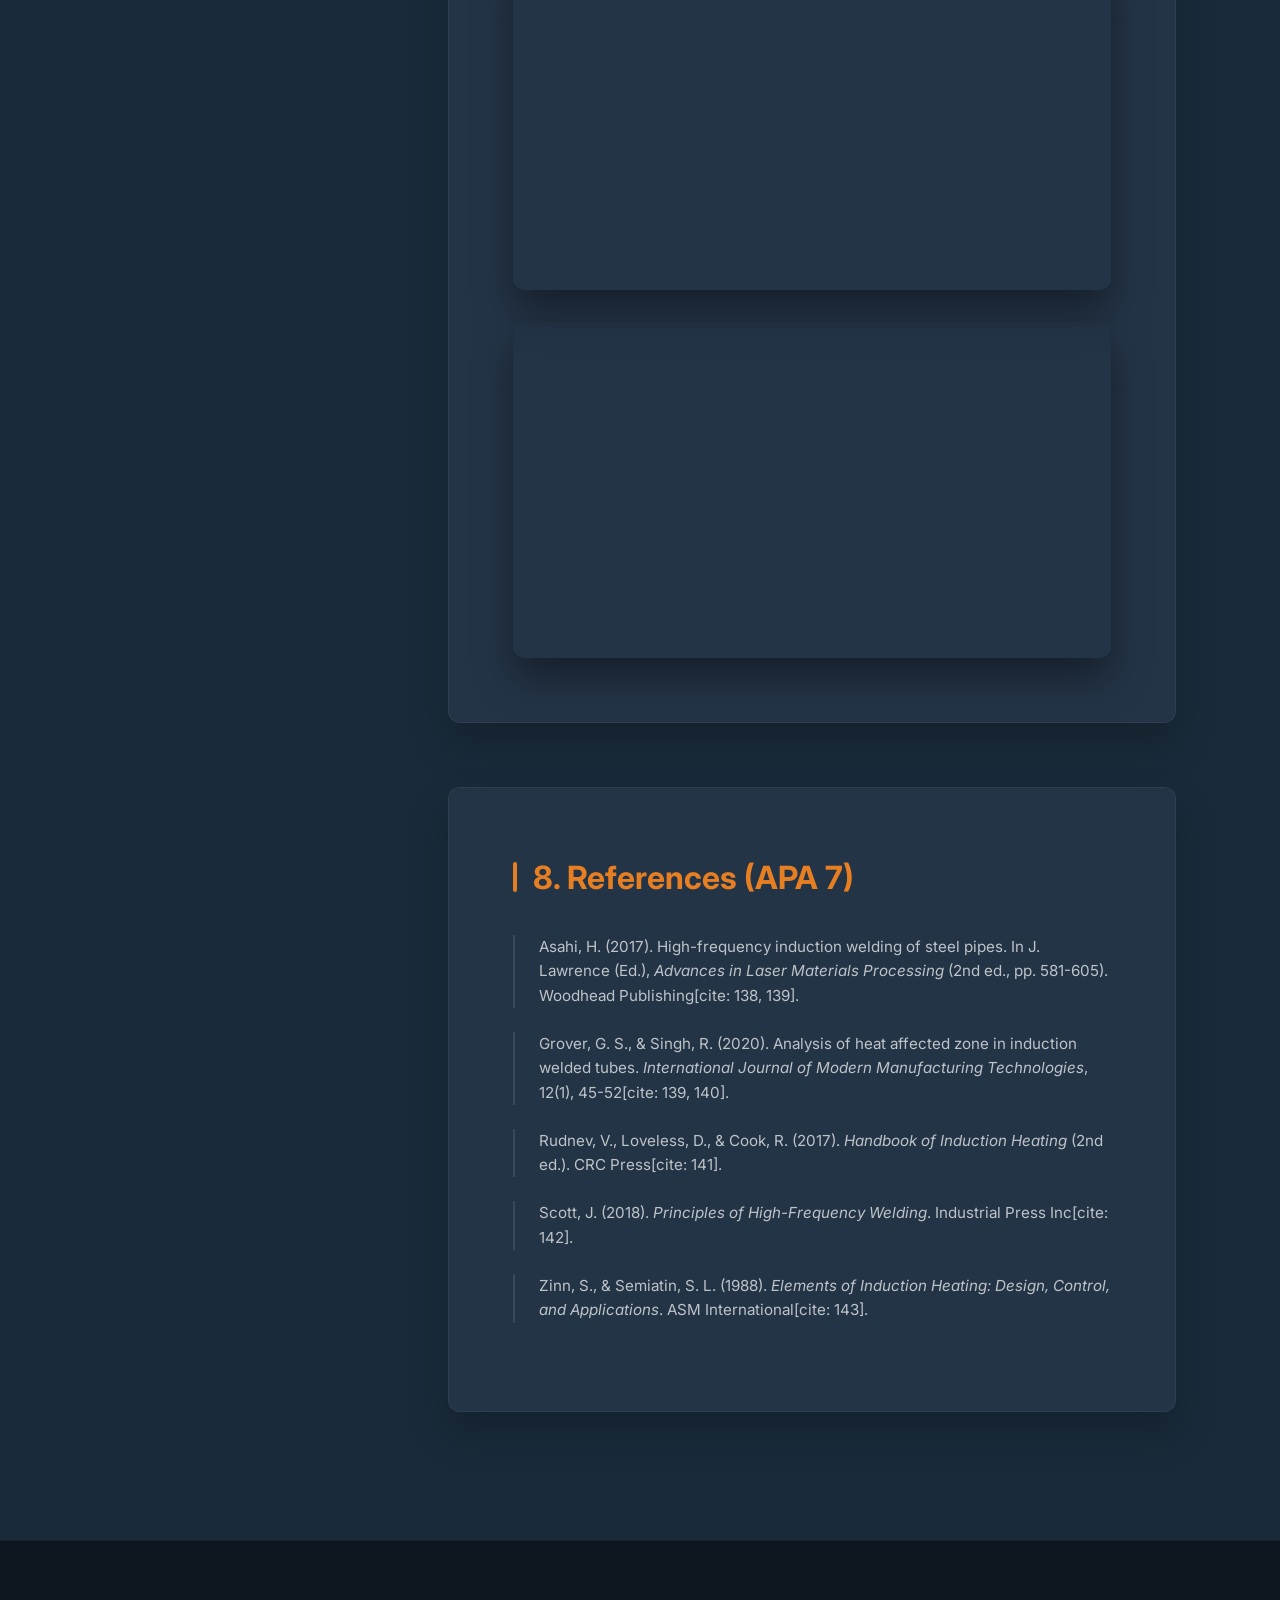
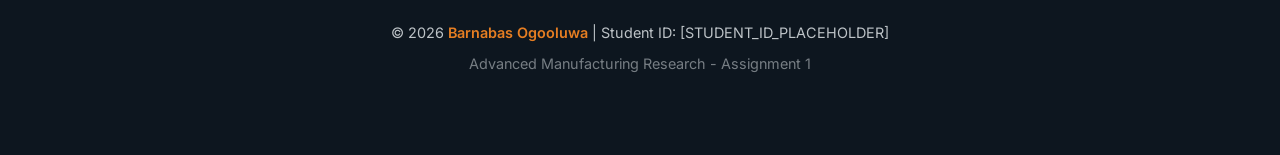
==== commit 89e0a160: "minor change" ====
--- a/assignment.html
+++ b/assignment.html
@@ -79,16 +79,21 @@
           </p>
         </div>
 
-        <figure>
-          <img src="assets/9.jpeg" alt="High-Frequency Induction Process">
-          <figcaption>Figure 1: Close-up of the high-frequency induction heating zone[cite: 134].</figcaption>
-        </figure>
-
-        <div class="video-container">
-          <video controls style="width: 100%; height: auto; display: block;">
-            <source src="https://www.youtube.com/shorts/KODukGGAXk4" type="video/mp4">
-            Your browser does not support the video tag. View the original video here: https://www.youtube.com/shorts/KODukGGAXk4
-          </video>
+        <div class="image-grid">
+          <figure>
+            <img src="assets/9.jpeg" alt="High-Frequency Induction Process">
+            <figcaption>Figure 1: Close-up of the induction heating zone[cite: 134].</figcaption>
+          </figure>
+
+          <figure>
+            <div class="video-container">
+              <video controls style="width: 100%; height: auto; display: block;">
+                <source src="https://www.youtube.com/shorts/KODukGGAXk4" type="video/mp4">
+                Your browser does not support the video tag.
+              </video>
+            </div>
+            <figcaption>Figure 2: Dynamic view of the induction process[cite: 135].</figcaption>
+          </figure>
         </div>
 
 
--- a/style.css
+++ b/style.css
@@ -554,8 +554,15 @@
   font-style: italic;
 }
 
-.video-grid,
 .image-grid {
+  display: grid;
+  grid-template-columns: 1fr 1fr;
+  gap: 2rem;
+  margin-top: 2rem;
+  align-items: start;
+}
+
+.video-grid {
   display: grid;
   grid-template-columns: repeat(auto-fit, minmax(300px, 1fr));
   gap: 2rem;
@@ -564,6 +571,13 @@
 
 .image-grid figure {
   margin: 0;
+  height: 100%;
+}
+
+@media (max-width: 850px) {
+  .image-grid {
+    grid-template-columns: 1fr;
+  }
 }
 
 .video-container {
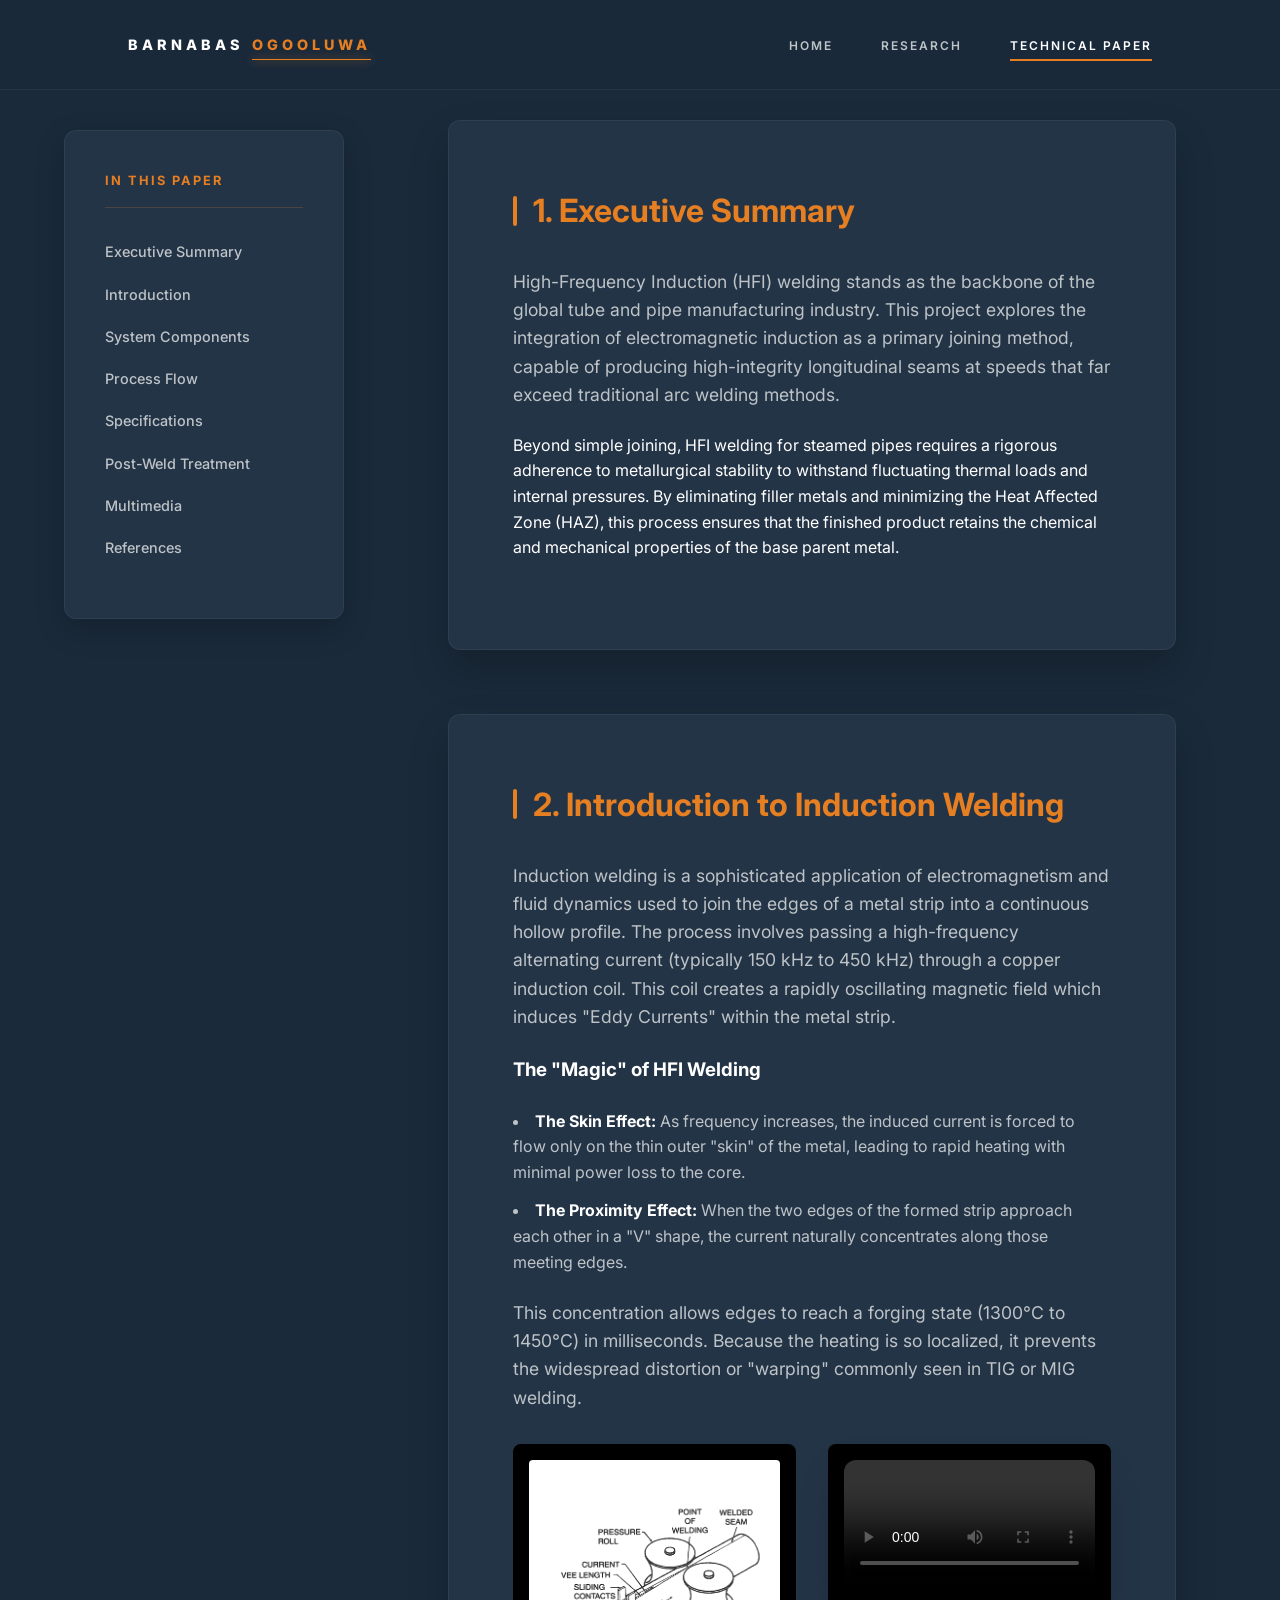
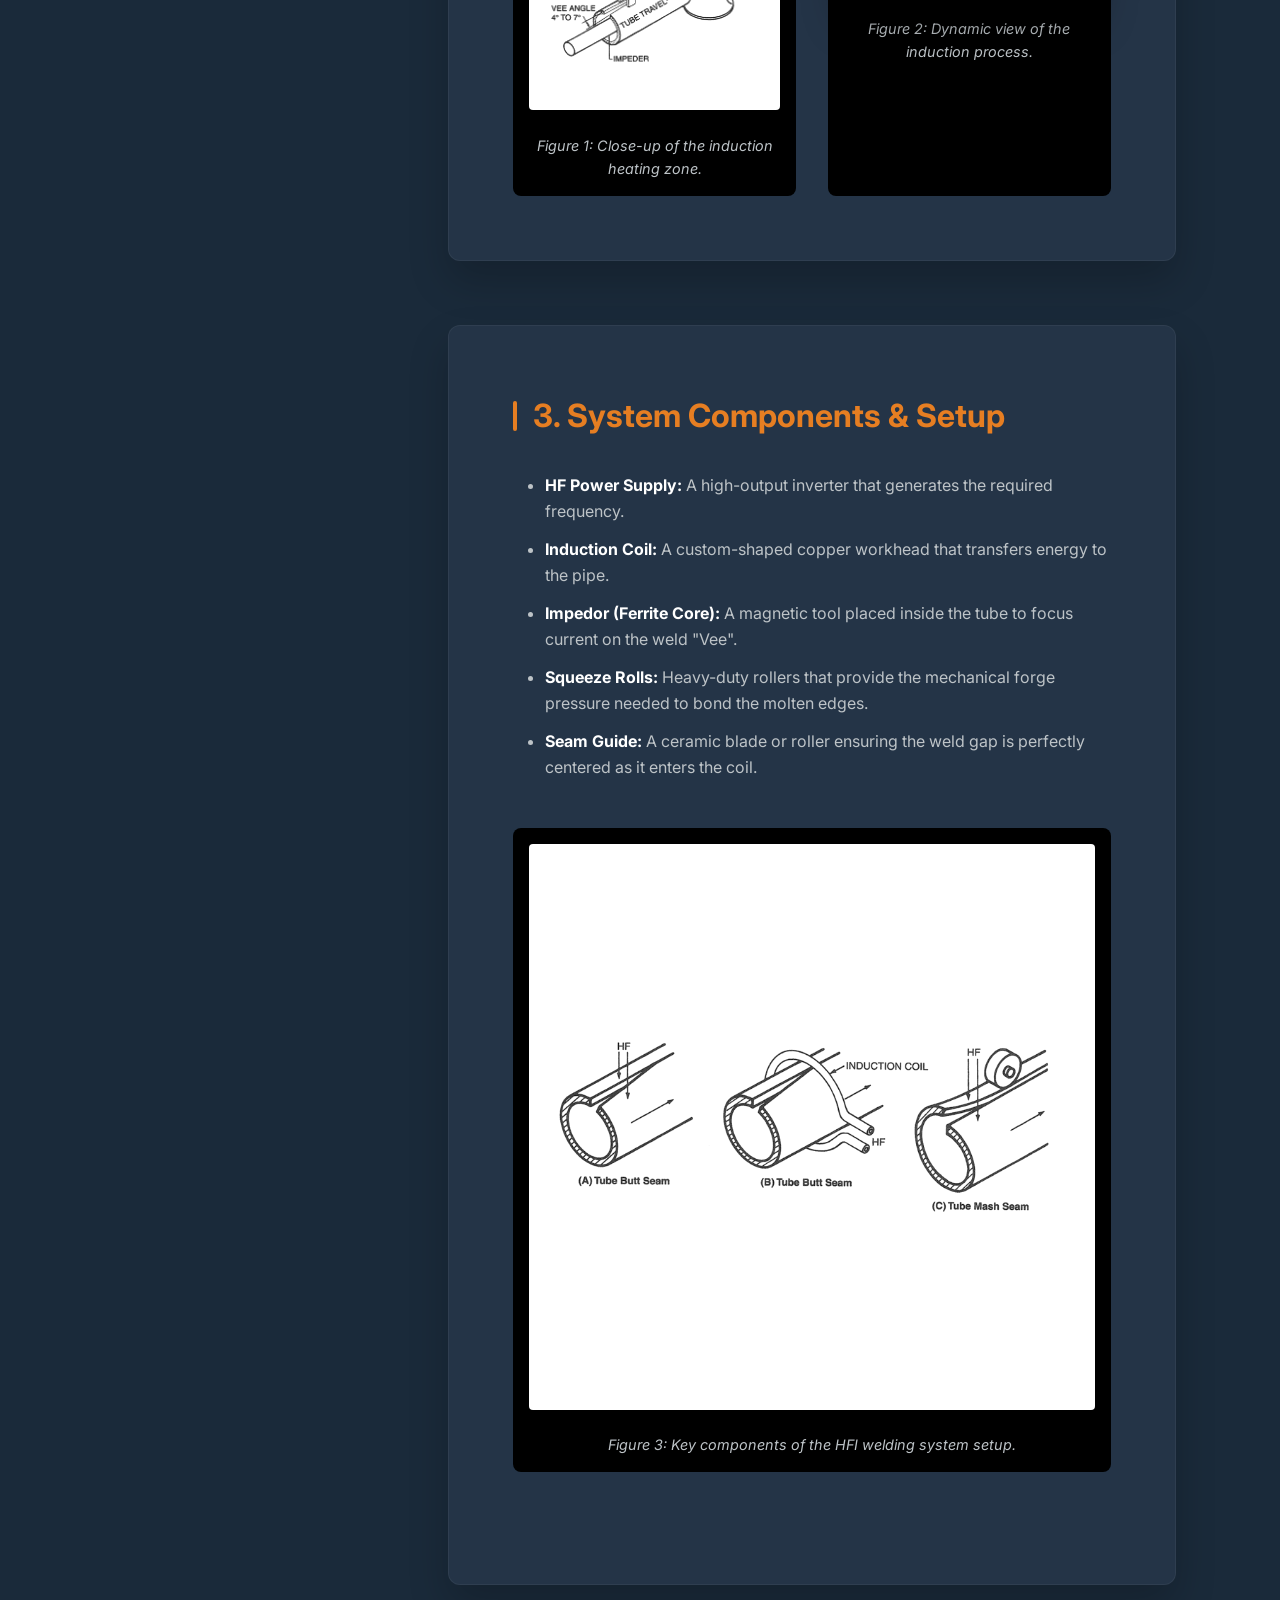
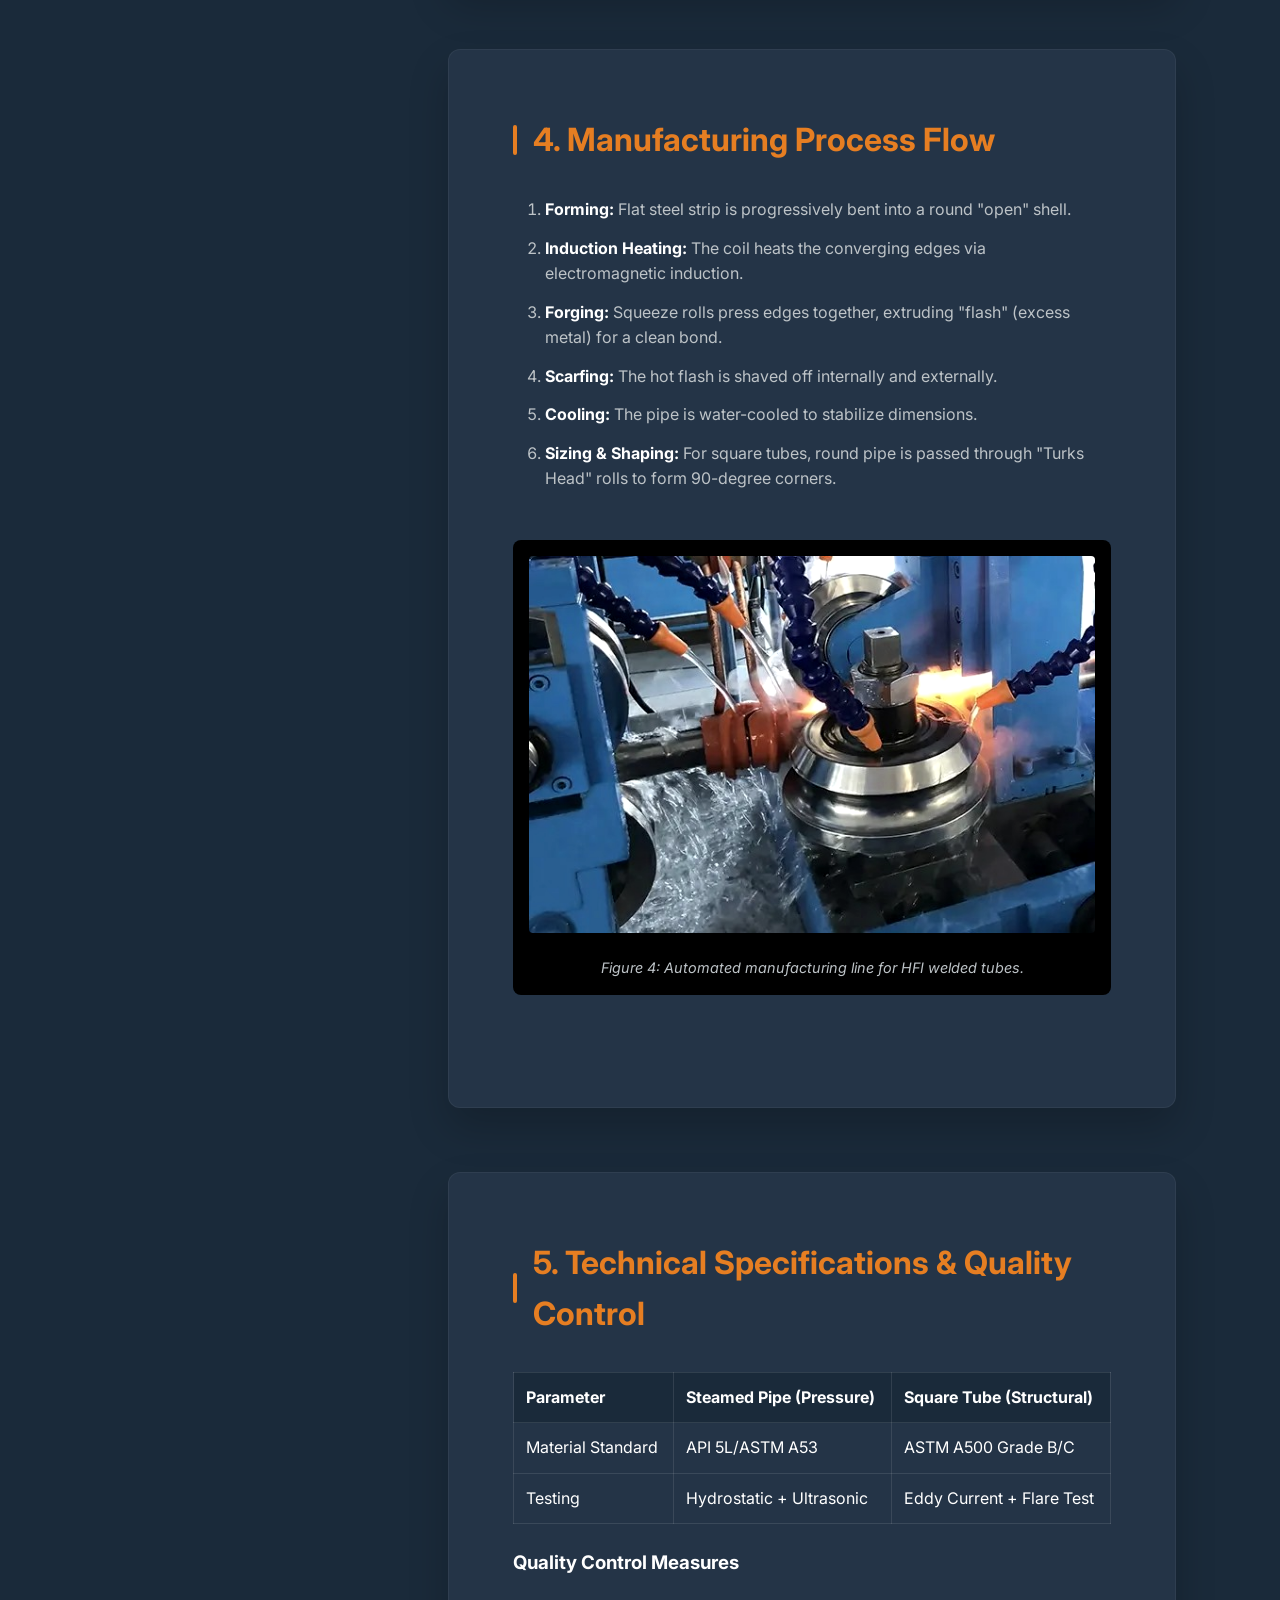
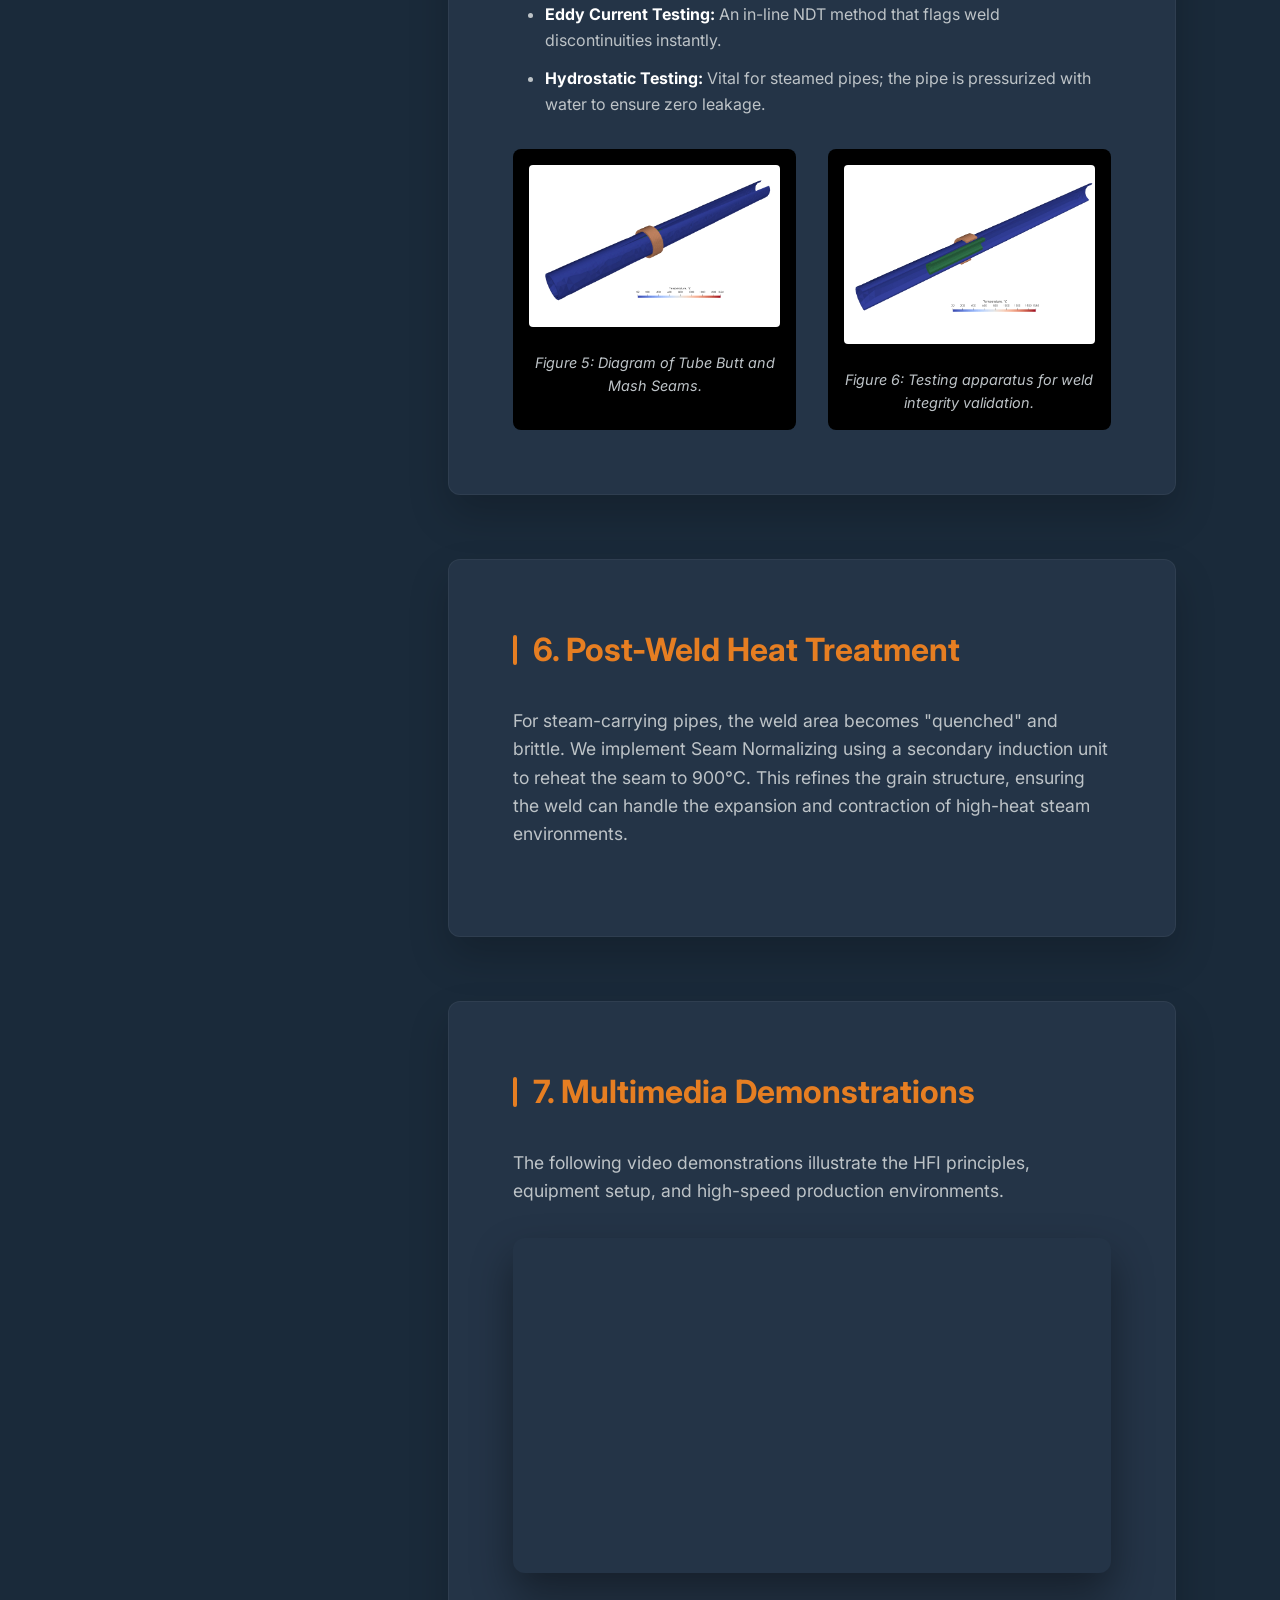
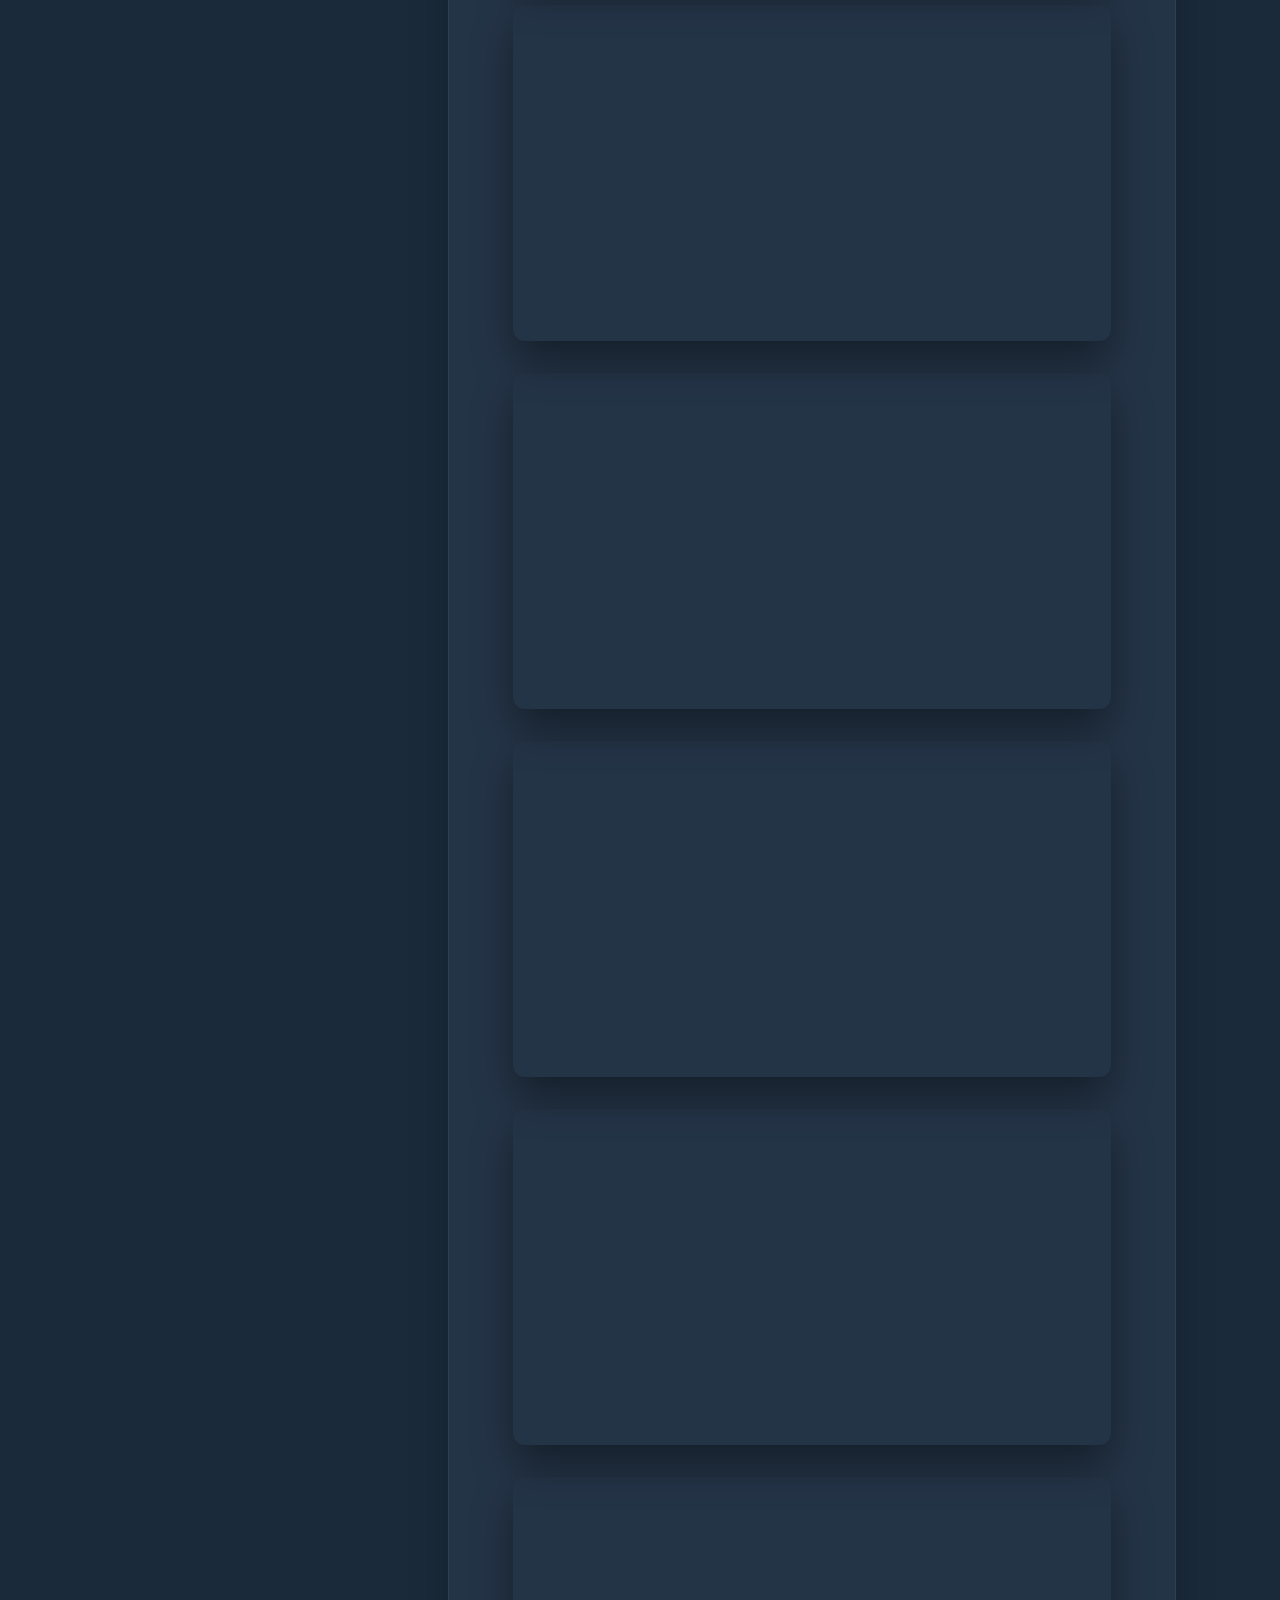
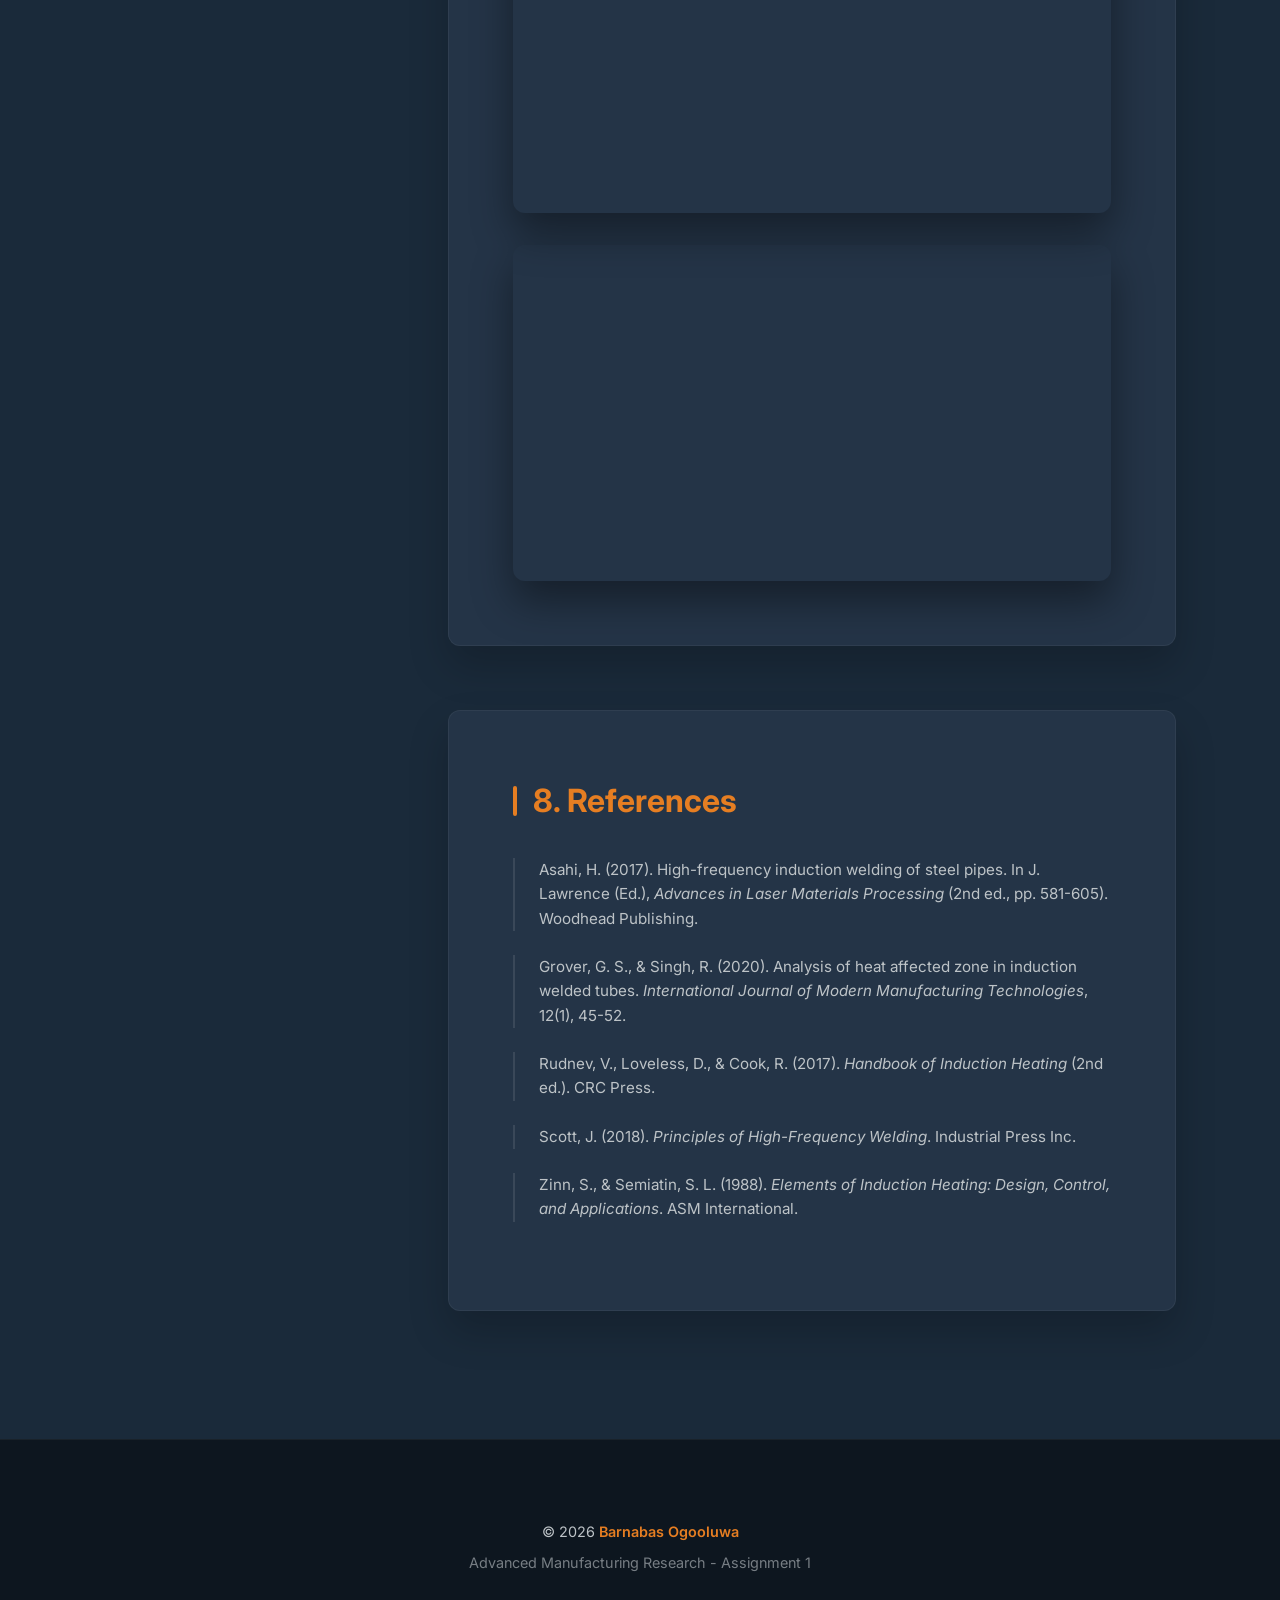
==== commit 0cd3bbb3: "remove citations" ====
--- a/assignment.html
+++ b/assignment.html
@@ -42,13 +42,13 @@
         <h2>1. Executive Summary</h2>
         <p>
           High-Frequency Induction (HFI) welding stands as the backbone of the global tube and pipe manufacturing
-          industry[cite: 85].
+          industry.
           This project explores the integration of electromagnetic induction as a primary joining method, capable of
-          producing high-integrity longitudinal seams at speeds that far exceed traditional arc welding methods[cite: 86]. </p><p></p>
+          producing high-integrity longitudinal seams at speeds that far exceed traditional arc welding methods. </p><p></p>
           Beyond simple joining, HFI welding for steamed pipes requires a rigorous adherence to metallurgical stability to
-          withstand fluctuating thermal loads and internal pressures[cite: 87].
+          withstand fluctuating thermal loads and internal pressures.
           By eliminating filler metals and minimizing the Heat Affected Zone (HAZ), this process ensures that the finished
-          product retains the chemical and mechanical properties of the base parent metal[cite: 89].
+          product retains the chemical and mechanical properties of the base parent metal.
         </p>
       </section>
 
@@ -56,33 +56,33 @@
         <h2>2. Introduction to Induction Welding</h2>
         <p>
           Induction welding is a sophisticated application of electromagnetism and fluid dynamics used to join the edges
-          of a metal strip into a continuous hollow profile[cite: 91].
+          of a metal strip into a continuous hollow profile.
           The process involves passing a high-frequency alternating current (typically 150 kHz to 450 kHz) through a
-          copper induction coil[cite: 92].
+          copper induction coil.
           This coil creates a rapidly oscillating magnetic field which induces "Eddy Currents" within the metal
-          strip[cite: 93].
+          strip.
         </p>
 
         <div class="technical-details">
           <h3>The "Magic" of HFI Welding</h3>
           <ul style="margin-left: 0; list-style-position: inside;">
             <li><strong>The Skin Effect:</strong> As frequency increases, the induced current is forced to flow only on
-              the thin outer "skin" of the metal, leading to rapid heating with minimal power loss to the core[cite: 95].
+              the thin outer "skin" of the metal, leading to rapid heating with minimal power loss to the core.
             </li>
             <li><strong>The Proximity Effect:</strong> When the two edges of the formed strip approach each other in a "V"
-              shape, the current naturally concentrates along those meeting edges[cite: 96].</li>
+              shape, the current naturally concentrates along those meeting edges.</li>
           </ul>
           <p style="margin-top: 1rem;">
-            This concentration allows edges to reach a forging state (1300°C to 1450°C) in milliseconds[cite: 97].
+            This concentration allows edges to reach a forging state (1300°C to 1450°C) in milliseconds.
             Because the heating is so localized, it prevents the widespread distortion or "warping" commonly seen in TIG
-            or MIG welding[cite: 97].
+            or MIG welding.
           </p>
         </div>
 
         <div class="image-grid">
           <figure>
             <img src="assets/9.jpeg" alt="High-Frequency Induction Process">
-            <figcaption>Figure 1: Close-up of the induction heating zone[cite: 134].</figcaption>
+            <figcaption>Figure 1: Close-up of the induction heating zone.</figcaption>
           </figure>
 
           <figure>
@@ -92,14 +92,14 @@
                 Your browser does not support the video tag.
               </video>
             </div>
-            <figcaption>Figure 2: Dynamic view of the induction process[cite: 135].</figcaption>
+            <figcaption>Figure 2: Dynamic view of the induction process.</figcaption>
           </figure>
         </div>
 
 
         <!-- <figure>
           <img src="assets/1.jpeg" alt="Tube Butt Seam Diagram">
-          <figcaption>Figure 2: Illustration of Tube Butt and Mash Seams during the induction process[cite: 135].
+          <figcaption>Figure 2: Illustration of Tube Butt and Mash Seams during the induction process.
           </figcaption>
         </figure> -->
       </section>
@@ -107,41 +107,40 @@
       <section id="components">
         <h2>3. System Components & Setup</h2>
         <ul>
-          <li><strong>HF Power Supply:</strong> A high-output inverter that generates the required frequency[cite: 99].
+          <li><strong>HF Power Supply:</strong> A high-output inverter that generates the required frequency.
           </li>
-          <li><strong>Induction Coil:</strong> A custom-shaped copper workhead that transfers energy to the pipe[cite:
-            101].</li>
+          <li><strong>Induction Coil:</strong> A custom-shaped copper workhead that transfers energy to the pipe.
+          </li>
           <li><strong>Impedor (Ferrite Core):</strong> A magnetic tool placed inside the tube to focus current on the weld
-            "Vee"[cite: 102].</li>
+            "Vee".</li>
           <li><strong>Squeeze Rolls:</strong> Heavy-duty rollers that provide the mechanical forge pressure needed to bond
-            the molten edges[cite: 103].</li>
+            the molten edges.</li>
           <li><strong>Seam Guide:</strong> A ceramic blade or roller ensuring the weld gap is perfectly centered as it
-            enters the coil[cite: 104].</li>
+            enters the coil.</li>
         </ul>
 
         <figure>
           <img src="assets/5.jpeg" alt="HFI System Components">
-          <figcaption>Figure 3: Key components of the HFI welding system setup[cite: 136].</figcaption>
+          <figcaption>Figure 3: Key components of the HFI welding system setup.</figcaption>
         </figure>
       </section>
 
       <section id="process">
         <h2>4. Manufacturing Process Flow</h2>
         <ol>
-          <li><strong>Forming:</strong> Flat steel strip is progressively bent into a round "open" shell[cite: 106].</li>
-          <li><strong>Induction Heating:</strong> The coil heats the converging edges via electromagnetic induction[cite:
-            107].</li>
+          <li><strong>Forming:</strong> Flat steel strip is progressively bent into a round "open" shell.</li>
+          <li><strong>Induction Heating:</strong> The coil heats the converging edges via electromagnetic induction.</li>
           <li><strong>Forging:</strong> Squeeze rolls press edges together, extruding "flash" (excess metal) for a clean
-            bond[cite: 108].</li>
-          <li><strong>Scarfing:</strong> The hot flash is shaved off internally and externally[cite: 109].</li>
-          <li><strong>Cooling:</strong> The pipe is water-cooled to stabilize dimensions[cite: 110].</li>
+            bond.</li>
+          <li><strong>Scarfing:</strong> The hot flash is shaved off internally and externally.</li>
+          <li><strong>Cooling:</strong> The pipe is water-cooled to stabilize dimensions.</li>
           <li><strong>Sizing & Shaping:</strong> For square tubes, round pipe is passed through "Turks Head" rolls to form
-            90-degree corners[cite: 111].</li>
+            90-degree corners.</li>
         </ol>
 
         <figure>
           <img src="assets/7.jpeg" alt="Manufacturing Process Flow">
-          <figcaption>Figure 4: Automated manufacturing line for HFI welded tubes[cite: 137].</figcaption>
+          <figcaption>Figure 4: Automated manufacturing line for HFI welded tubes.</figcaption>
         </figure>
       </section>
 
@@ -158,33 +157,32 @@
           <tbody>
             <tr>
               <td style="border: 1px solid rgba(255,255,255,0.1); padding: 12px;">Material Standard</td>
-              <td style="border: 1px solid rgba(255,255,255,0.1); padding: 12px;">API 5L/ASTM A53 [cite: 117]</td>
-              <td style="border: 1px solid rgba(255,255,255,0.1); padding: 12px;">ASTM A500 Grade B/C [cite: 118]</td>
+              <td style="border: 1px solid rgba(255,255,255,0.1); padding: 12px;">API 5L/ASTM A53</td>
+              <td style="border: 1px solid rgba(255,255,255,0.1); padding: 12px;">ASTM A500 Grade B/C</td>
             </tr>
             <tr>
               <td style="border: 1px solid rgba(255,255,255,0.1); padding: 12px;">Testing</td>
-              <td style="border: 1px solid rgba(255,255,255,0.1); padding: 12px;">Hydrostatic + Ultrasonic [cite: 120]</td>
-              <td style="border: 1px solid rgba(255,255,255,0.1); padding: 12px;">Eddy Current + Flare Test [cite: 121]</td>
+              <td style="border: 1px solid rgba(255,255,255,0.1); padding: 12px;">Hydrostatic + Ultrasonic</td>
+              <td style="border: 1px solid rgba(255,255,255,0.1); padding: 12px;">Eddy Current + Flare Test</td>
             </tr>
           </tbody>
         </table>
 
         <h3>Quality Control Measures</h3>
         <ul>
-          <li><strong>Eddy Current Testing:</strong> An in-line NDT method that flags weld discontinuities instantly[cite:
-            127].</li>
+          <li><strong>Eddy Current Testing:</strong> An in-line NDT method that flags weld discontinuities instantly.</li>
           <li><strong>Hydrostatic Testing:</strong> Vital for steamed pipes; the pipe is pressurized with water to ensure
-            zero leakage[cite: 128].</li>
+            zero leakage.</li>
         </ul>
 
         <div class="image-grid">
           <figure>
             <img src="assets/1.jpeg" alt="Tube Butt Seam Diagram">
-            <figcaption>Figure 5: Diagram of Tube Butt and Mash Seams[cite: 135].</figcaption>
+            <figcaption>Figure 5: Diagram of Tube Butt and Mash Seams.</figcaption>
           </figure>
           <figure>
             <img src="assets/2.jpeg" alt="Weld Quality Testing">
-            <figcaption>Figure 6: Testing apparatus for weld integrity validation[cite: 138].</figcaption>
+            <figcaption>Figure 6: Testing apparatus for weld integrity validation.</figcaption>
           </figure>
         </div>
       </section>
@@ -192,16 +190,16 @@
       <section id="pwht">
         <h2>6. Post-Weld Heat Treatment</h2>
         <p>
-          For steam-carrying pipes, the weld area becomes "quenched" and brittle[cite: 130].
-          We implement Seam Normalizing using a secondary induction unit to reheat the seam to 900°C[cite: 130, 131].
+          For steam-carrying pipes, the weld area becomes "quenched" and brittle.
+          We implement Seam Normalizing using a secondary induction unit to reheat the seam to 900°C.
           This refines the grain structure, ensuring the weld can handle the expansion and contraction of high-heat steam
-          environments[cite: 132].
+          environments.
         </p>
       </section>
 
       <section id="multimedia">
         <h2>7. Multimedia Demonstrations</h2>
-        <p>The following video demonstrations illustrate the HFI principles, equipment setup, and high-speed production environments[cite: 133].</p>
+        <p>The following video demonstrations illustrate the HFI principles, equipment setup, and high-speed production environments.</p>
         
         <div class="video-grid">
           <div class="video-container">
@@ -229,17 +227,16 @@
       </section>
 
       <section id="references">
-        <h2>8. References (APA 7)</h2>
+        <h2>8. References</h2>
         <div class="reference-list">
           <p>Asahi, H. (2017). High-frequency induction welding of steel pipes. In J. Lawrence (Ed.), <i>Advances in Laser
-              Materials Processing</i> (2nd ed., pp. 581-605). Woodhead Publishing[cite: 138, 139].</p>
+              Materials Processing</i> (2nd ed., pp. 581-605). Woodhead Publishing.</p>
           <p>Grover, G. S., & Singh, R. (2020). Analysis of heat affected zone in induction welded tubes. <i>International
-              Journal of Modern Manufacturing Technologies</i>, 12(1), 45-52[cite: 139, 140].</p>
-          <p>Rudnev, V., Loveless, D., & Cook, R. (2017). <i>Handbook of Induction Heating</i> (2nd ed.). CRC Press[cite:
-            141].</p>
-          <p>Scott, J. (2018). <i>Principles of High-Frequency Welding</i>. Industrial Press Inc[cite: 142].</p>
+              Journal of Modern Manufacturing Technologies</i>, 12(1), 45-52.</p>
+          <p>Rudnev, V., Loveless, D., & Cook, R. (2017). <i>Handbook of Induction Heating</i> (2nd ed.). CRC Press.</p>
+          <p>Scott, J. (2018). <i>Principles of High-Frequency Welding</i>. Industrial Press Inc.</p>
           <p>Zinn, S., & Semiatin, S. L. (1988). <i>Elements of Induction Heating: Design, Control, and Applications</i>.
-            ASM International[cite: 143].</p>
+            ASM International.</p>
         </div>
       </section>
     </article>
@@ -247,7 +244,7 @@
 
   <footer>
     <div class="footer-info">
-      <p>&copy; 2026 <span>Barnabas Ogooluwa</span> | Student ID: [STUDENT_ID_PLACEHOLDER]</p>
+      <p>&copy; 2026 <span>Barnabas Ogooluwa</span></p>
       <p style="margin-top: 0.5rem; opacity: 0.6;">Advanced Manufacturing Research - Assignment 1</p>
     </div>
   </footer>
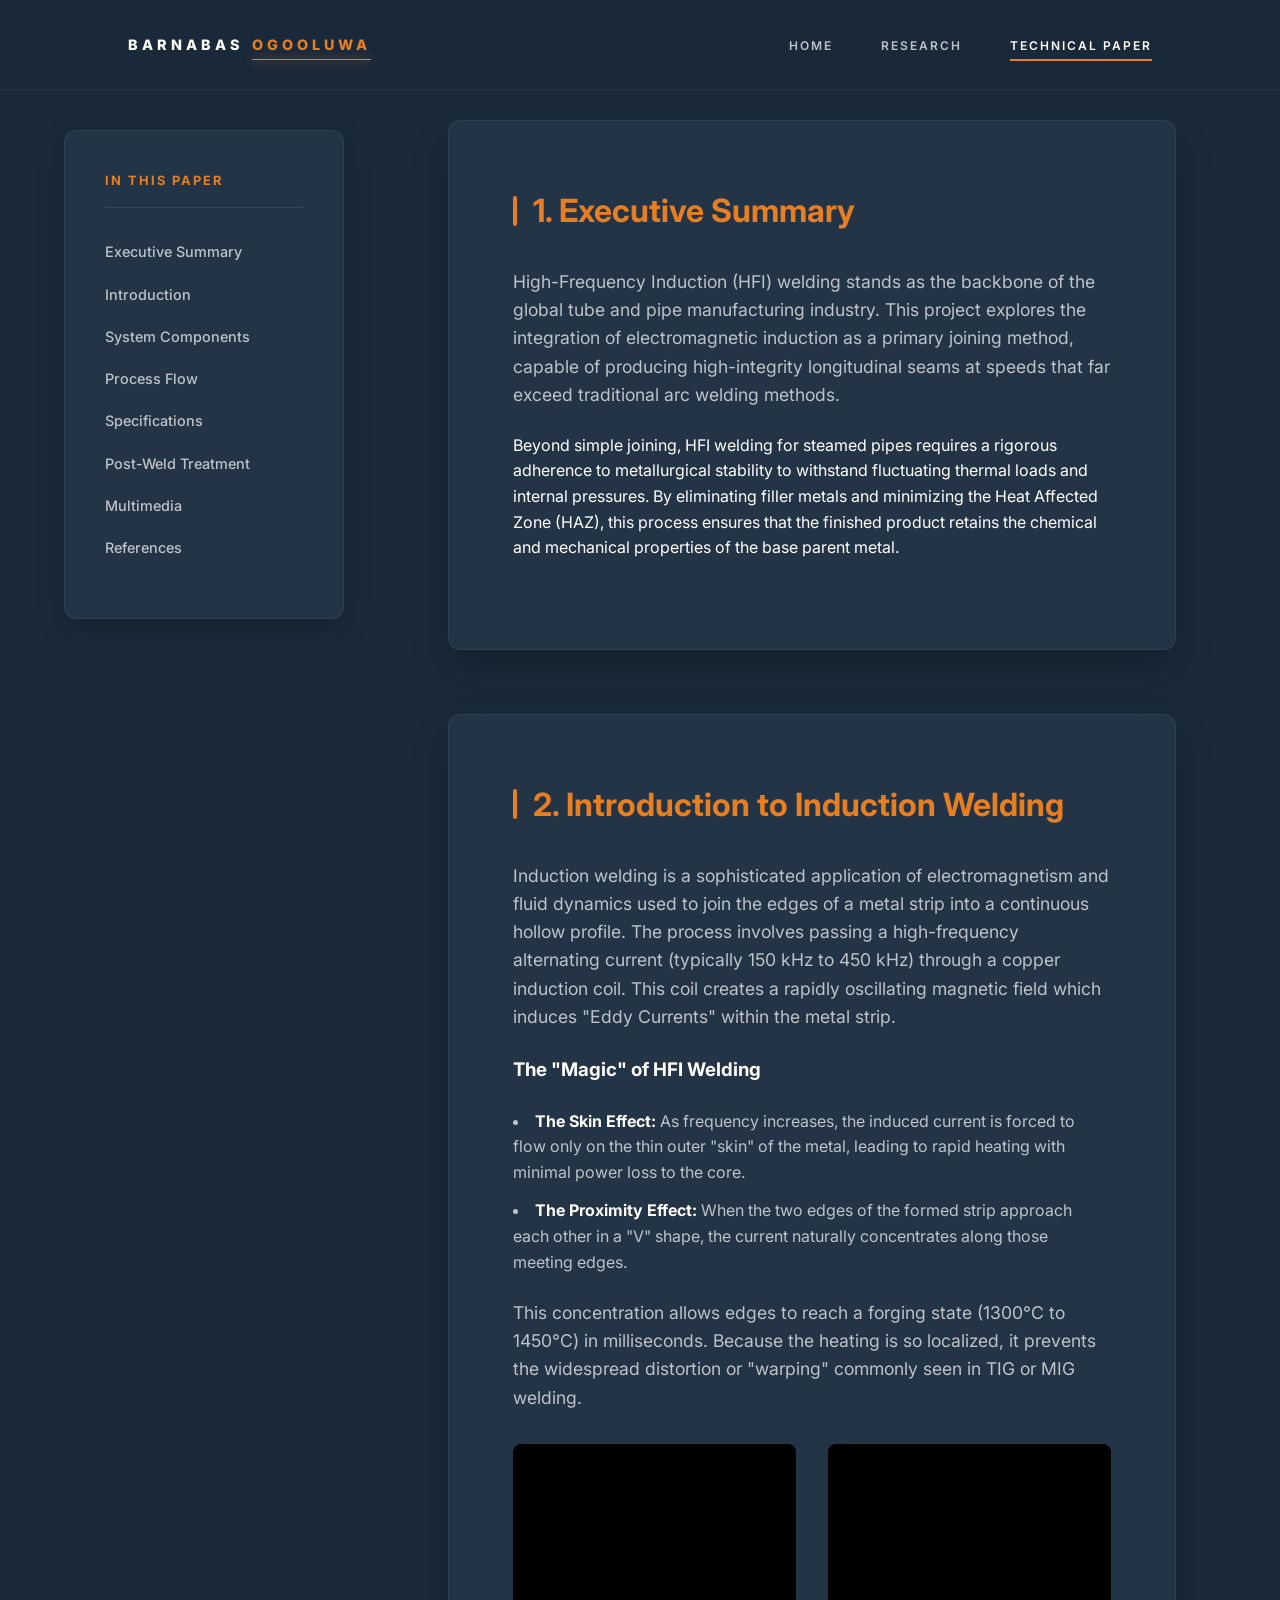
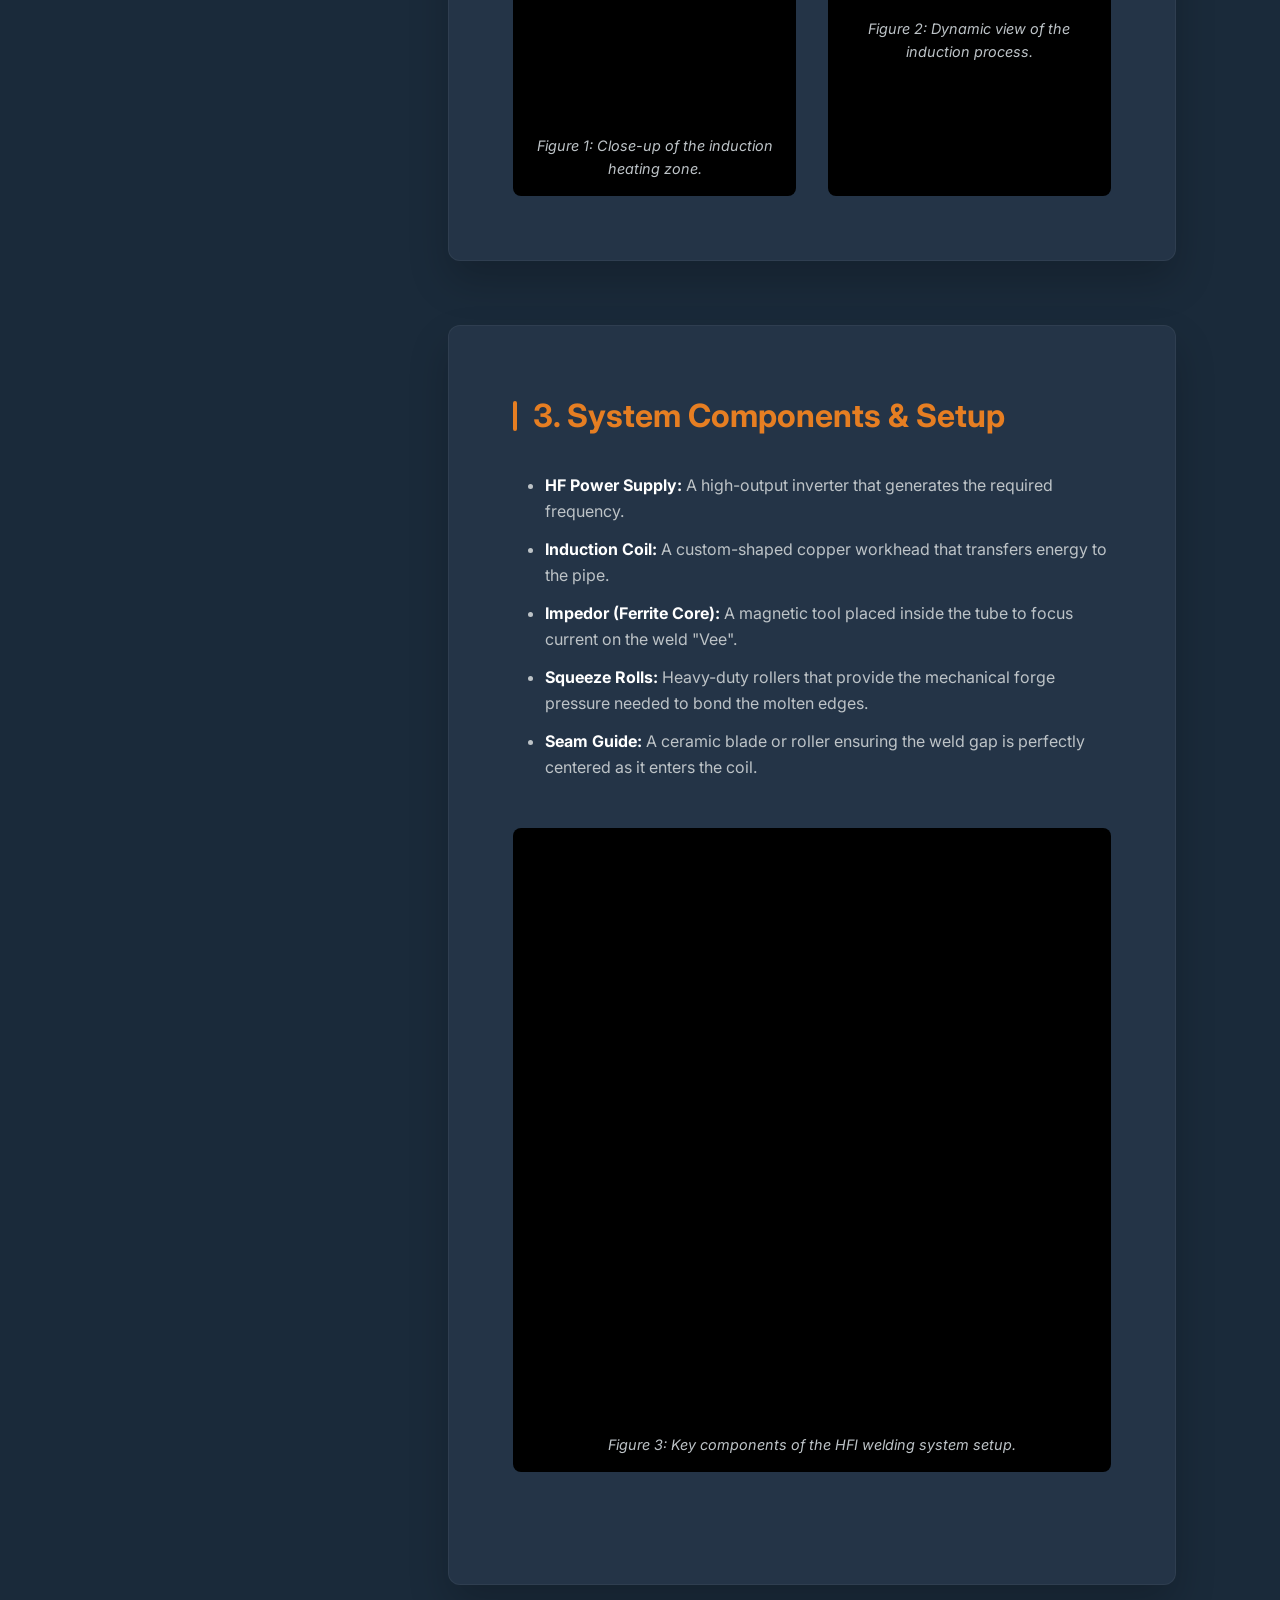
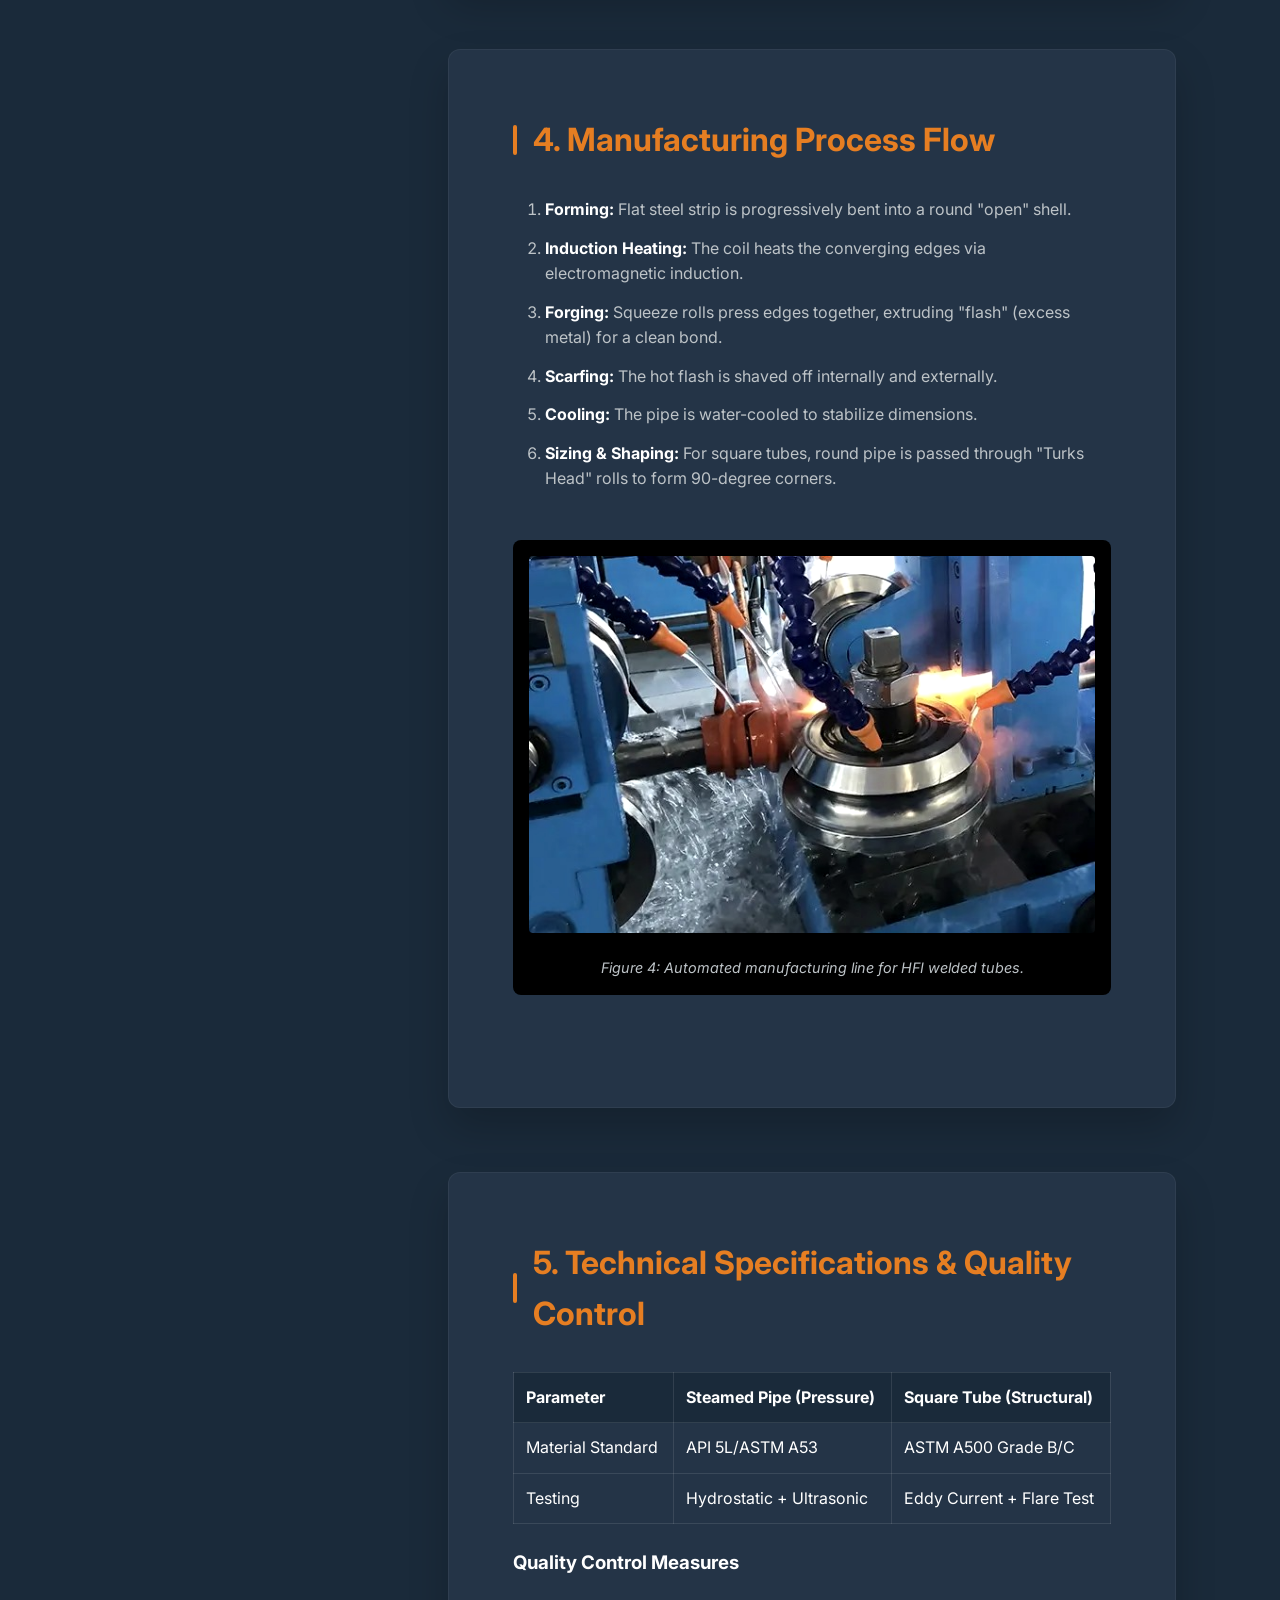
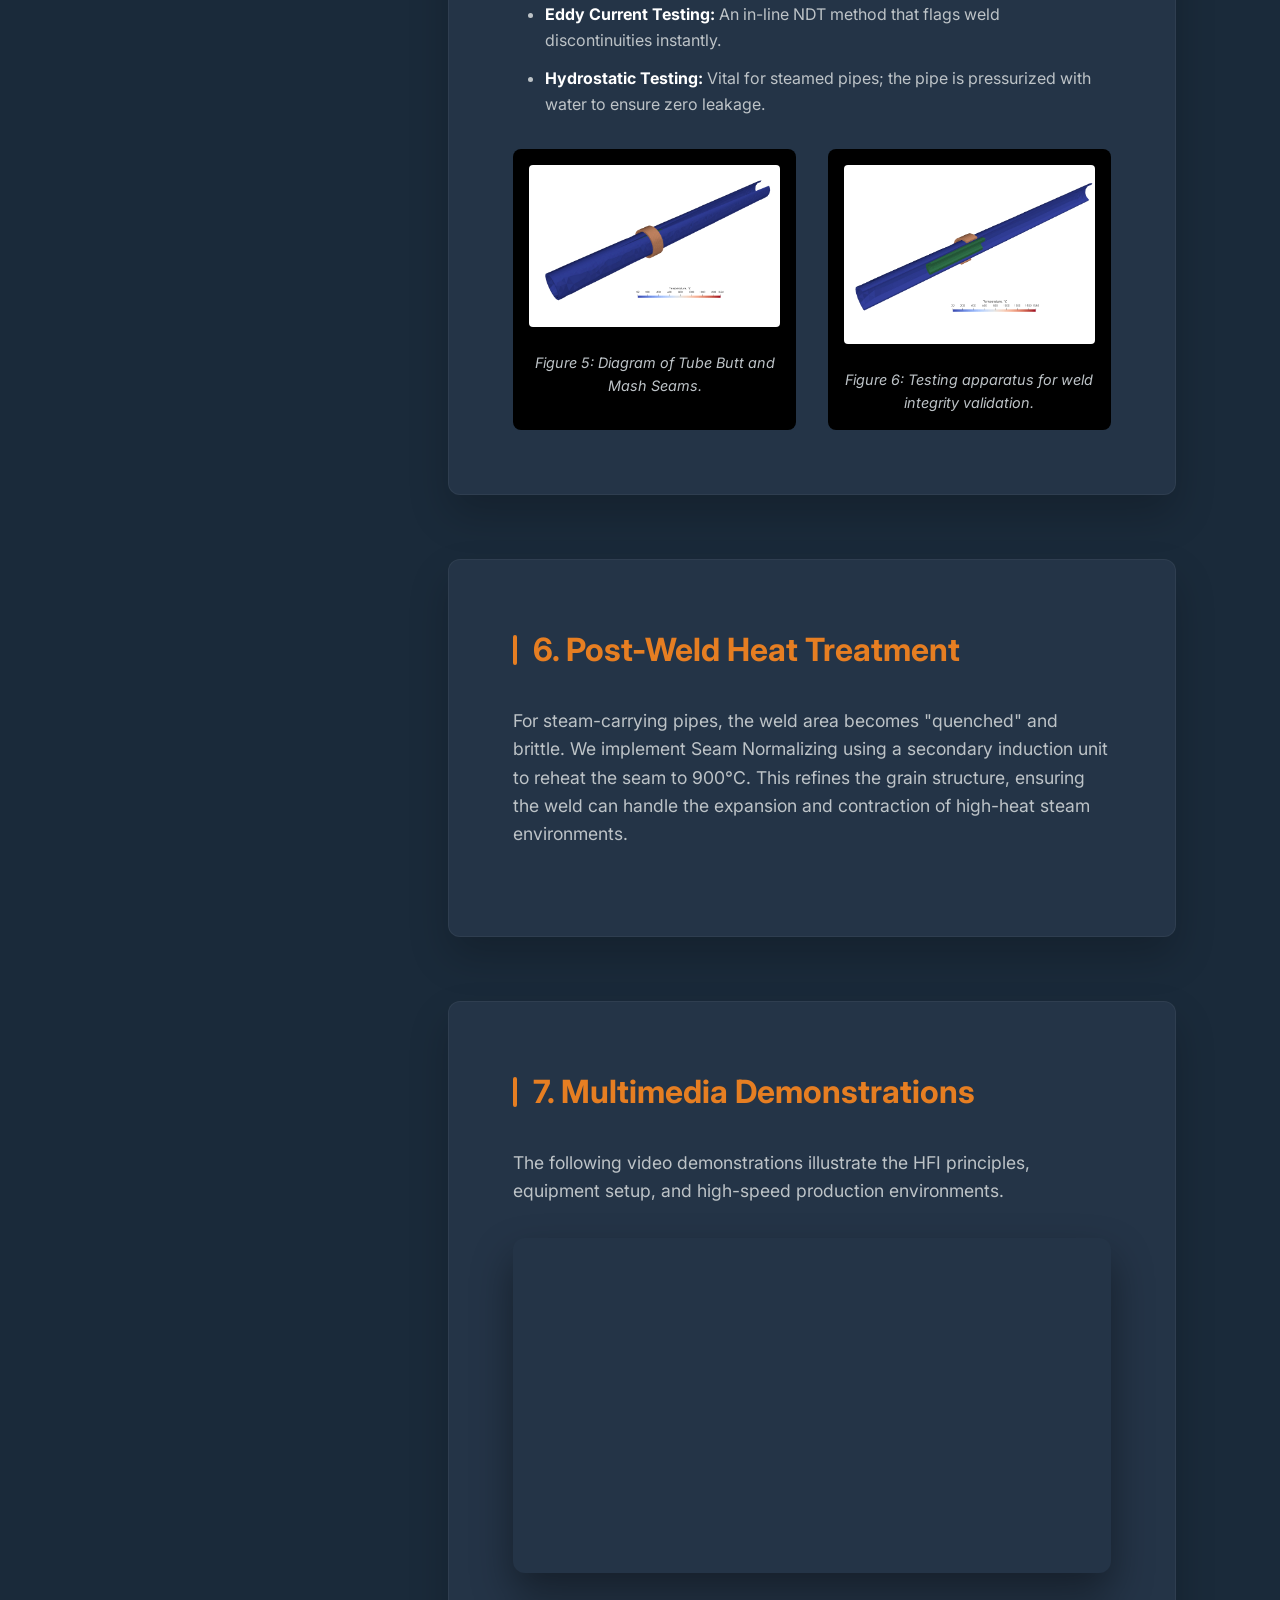
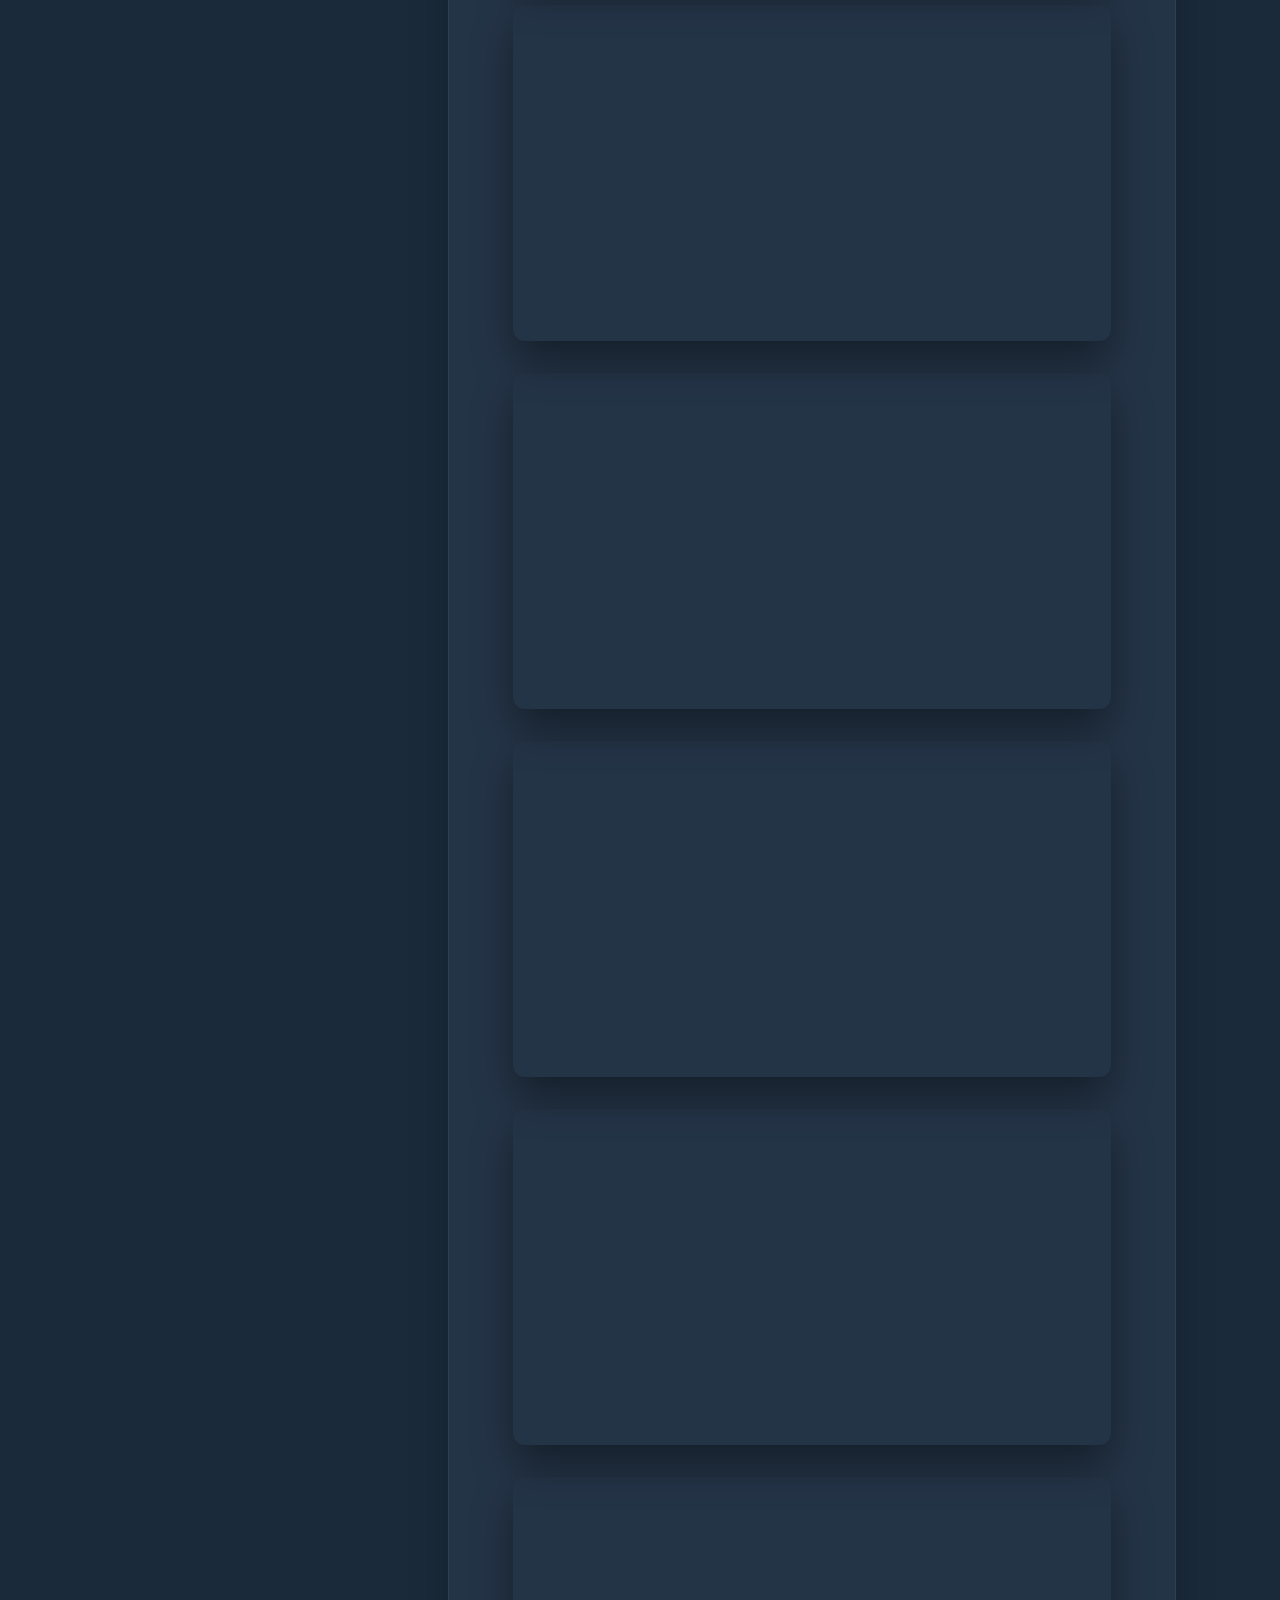
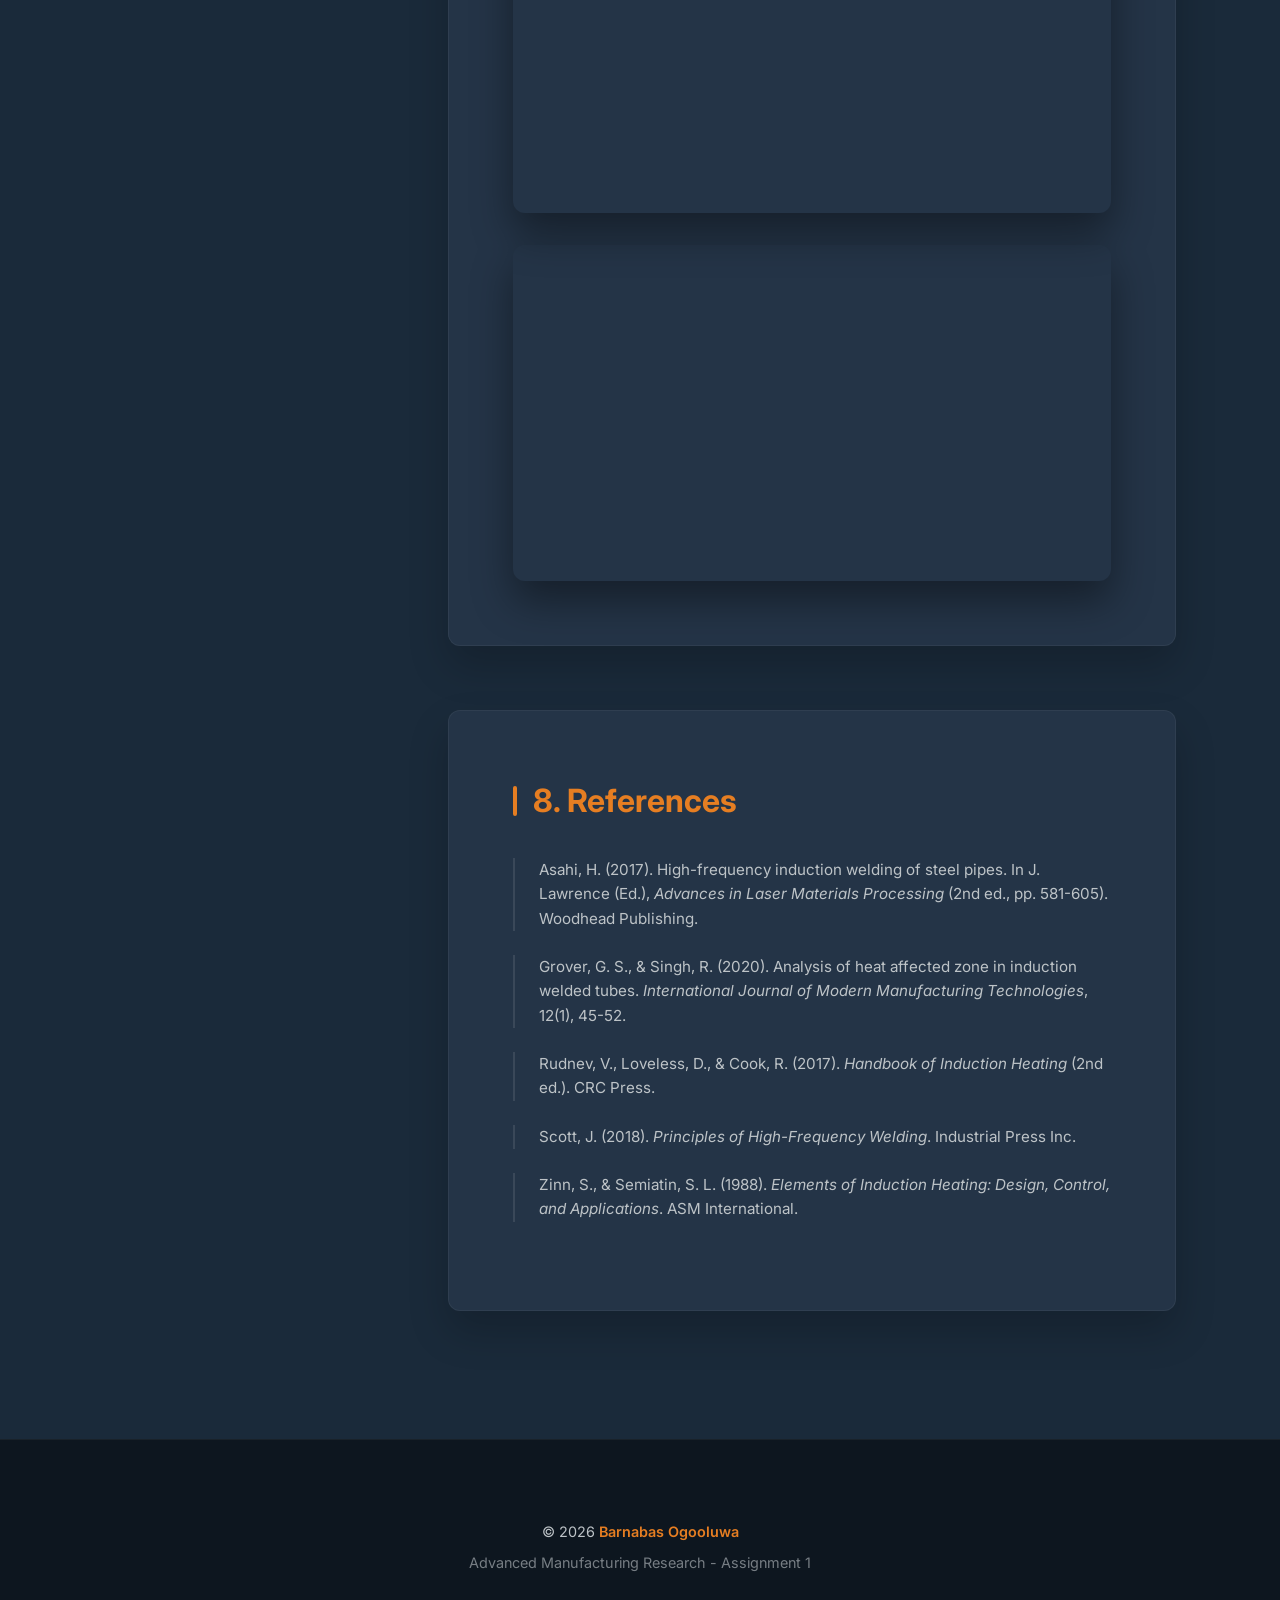
==== commit 28da95f8: "Change video in induction section" ====
--- a/assignment.html
+++ b/assignment.html
@@ -88,7 +88,7 @@
           <figure>
             <div class="video-container">
               <video controls style="width: 100%; height: auto; display: block;">
-                <source src="https://www.youtube.com/shorts/KODukGGAXk4" type="video/mp4">
+                <source src="https://www.youtube.com/watch?v=Q_KgzIctozk" type="video/mp4">
                 Your browser does not support the video tag.
               </video>
             </div>
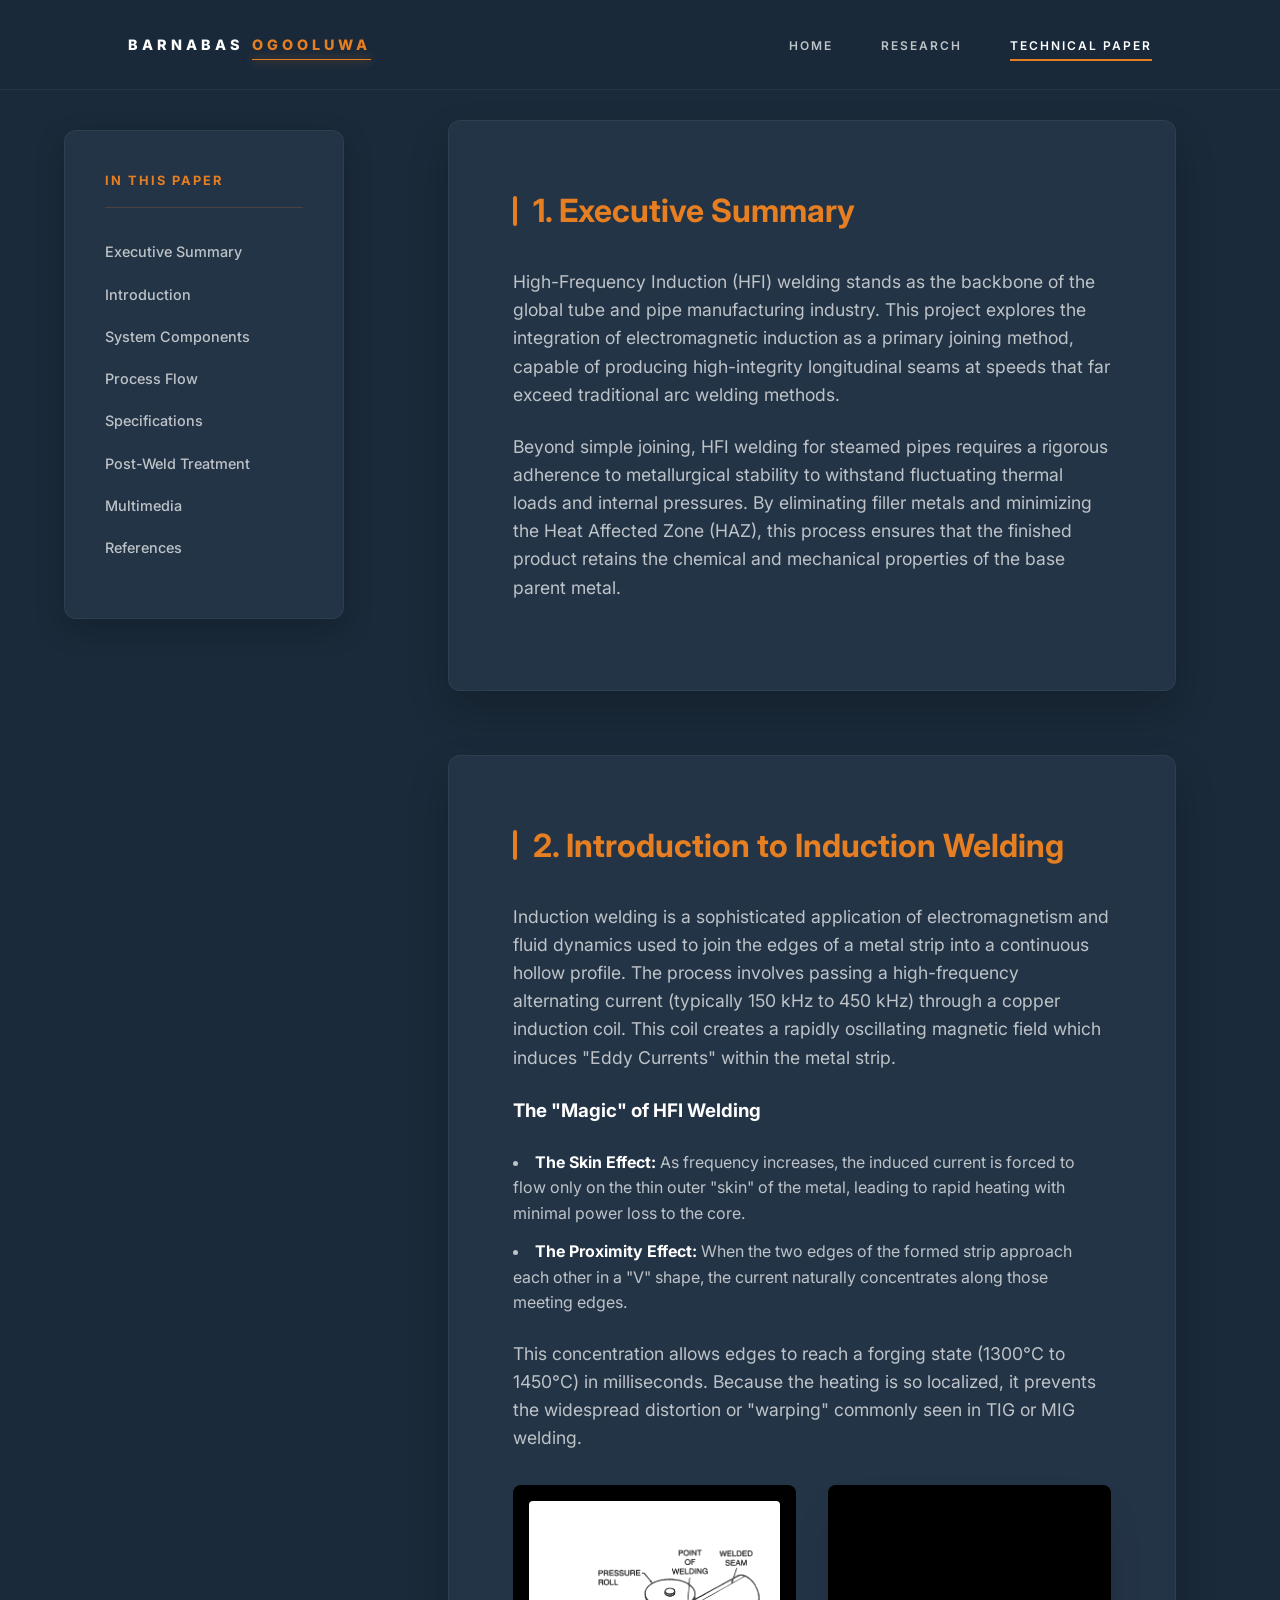
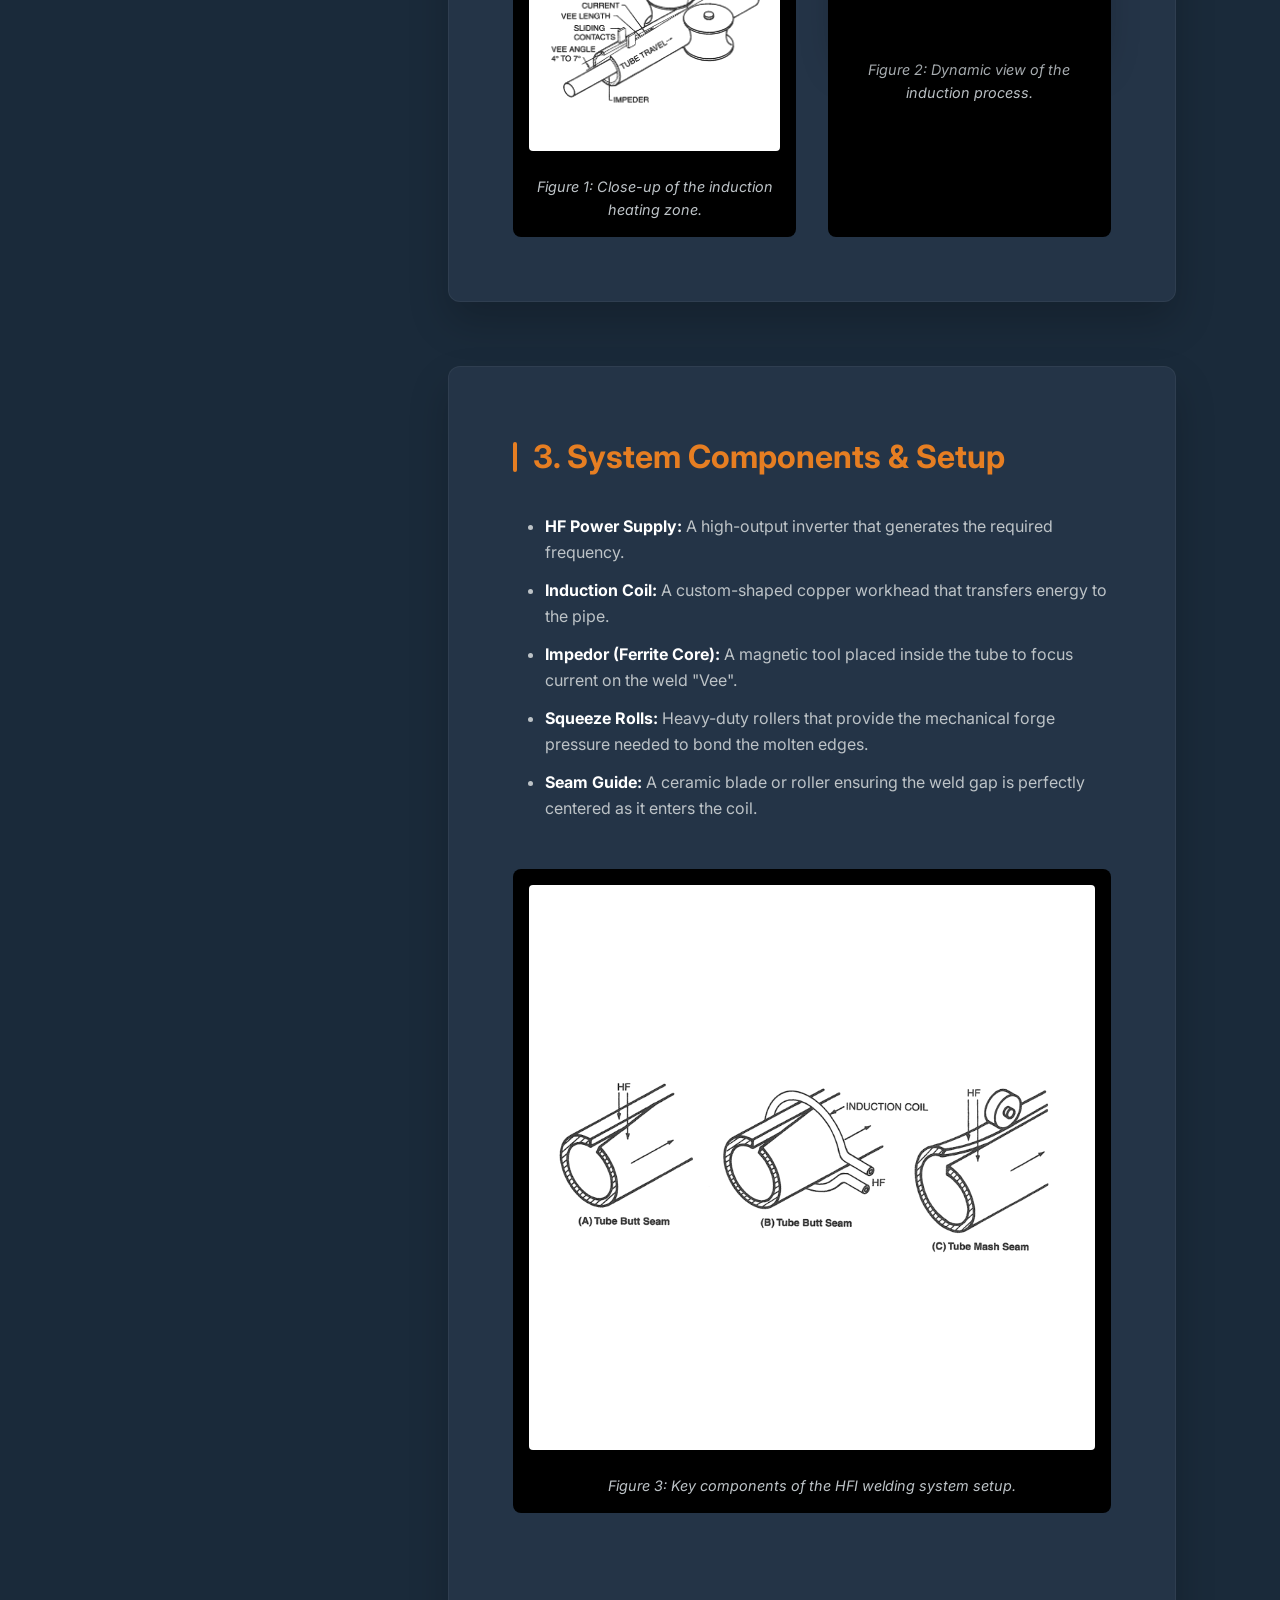
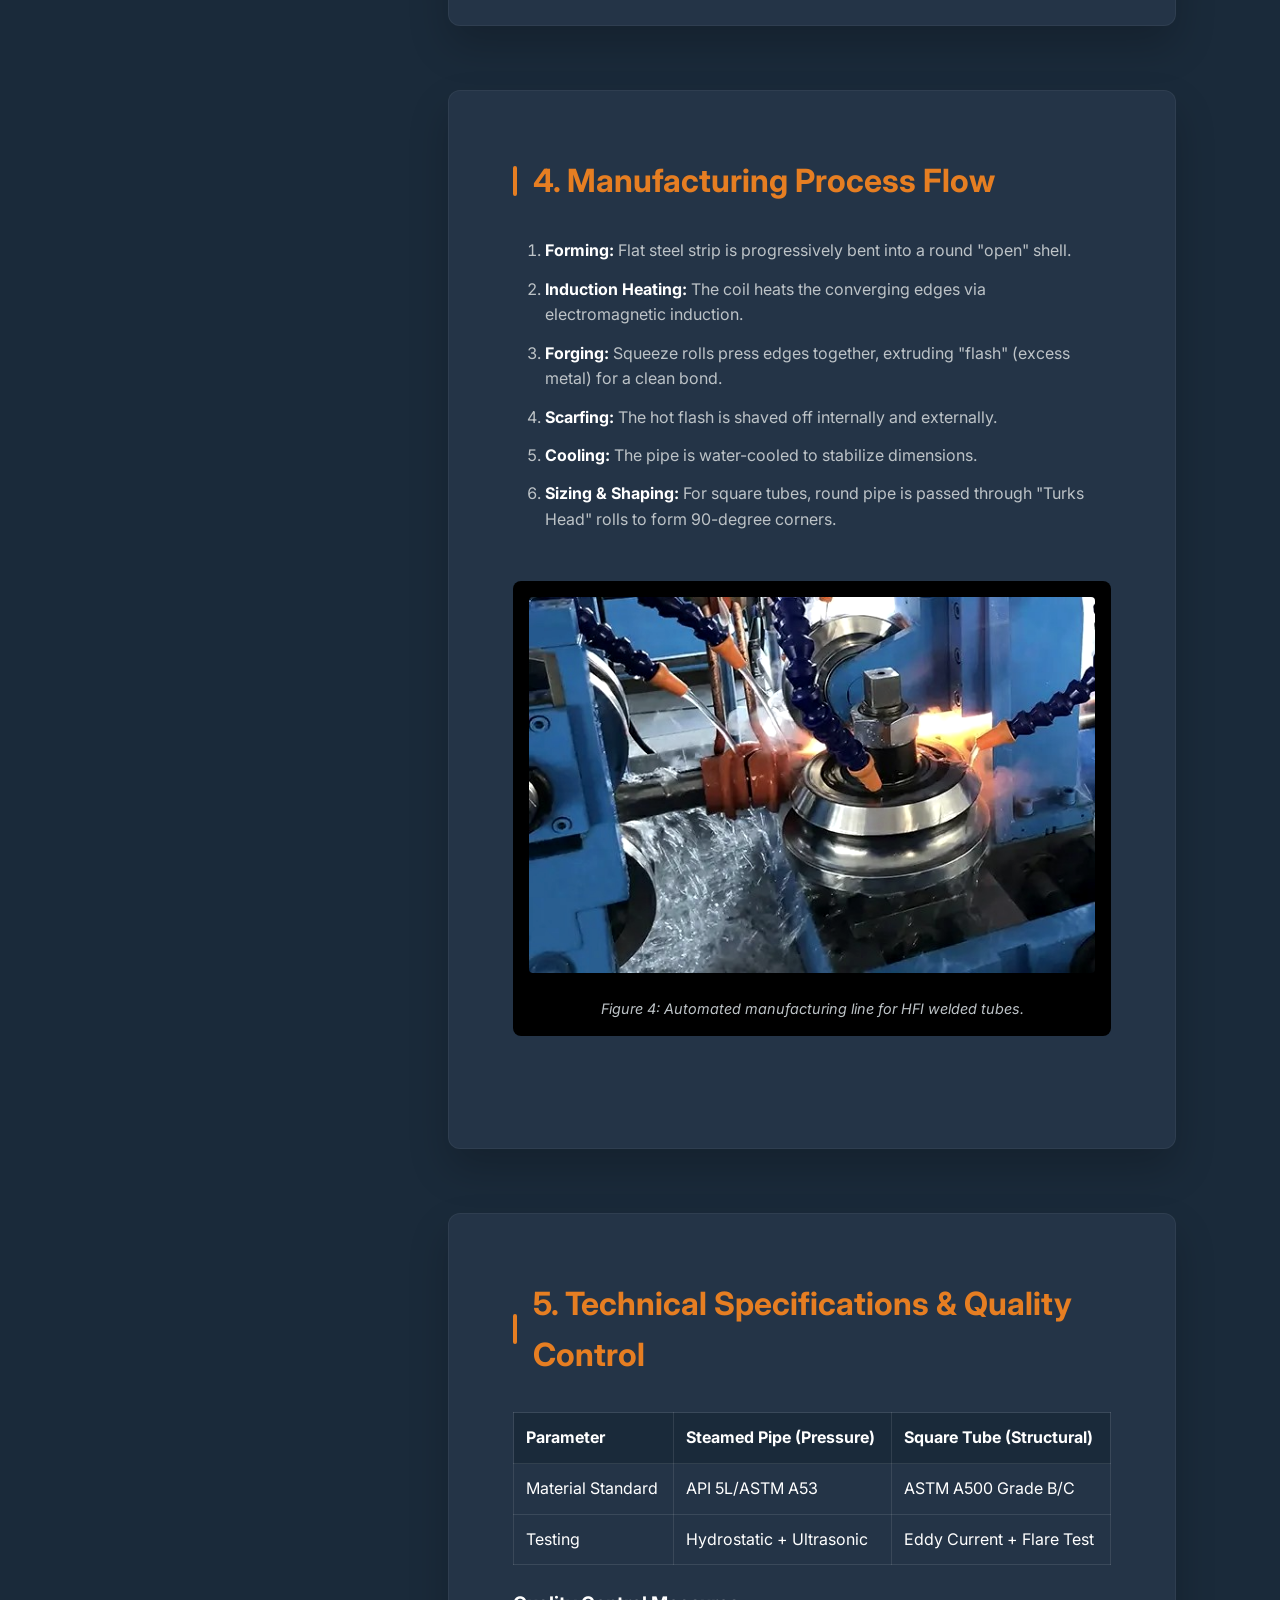
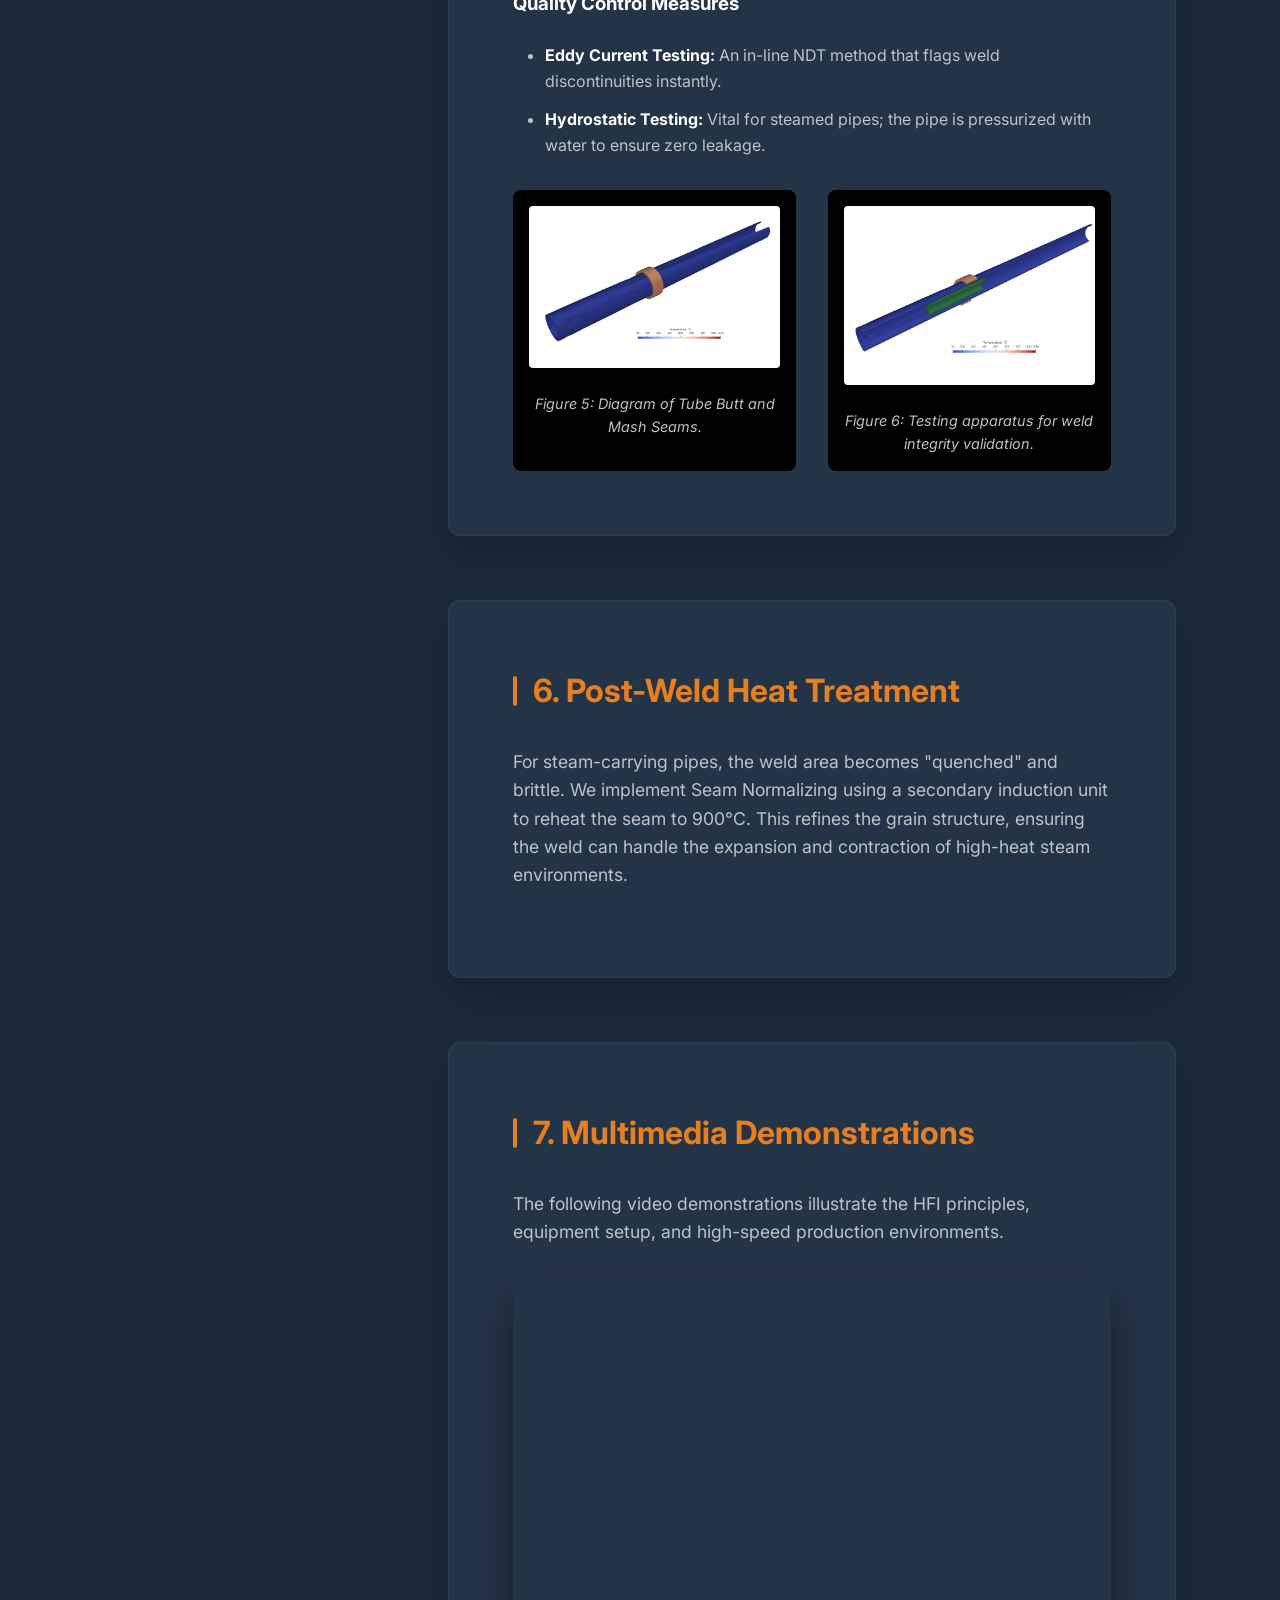
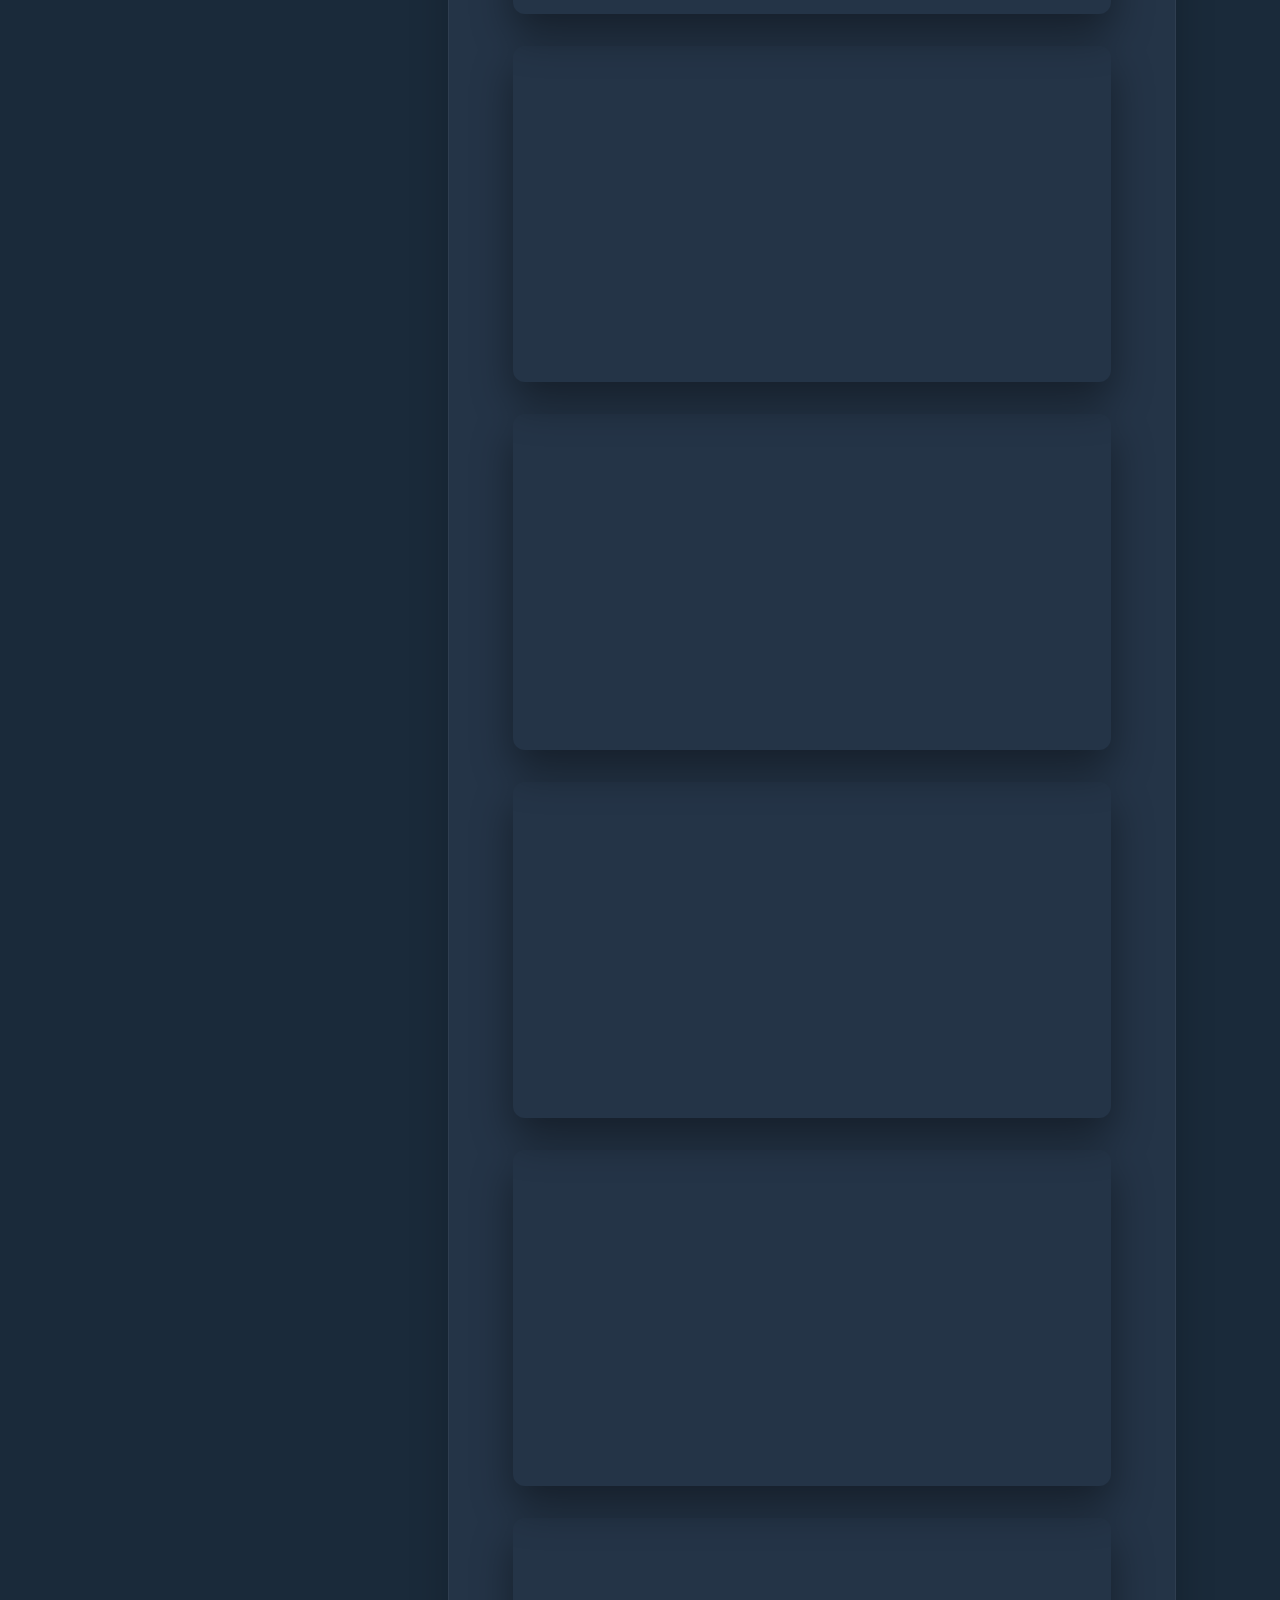
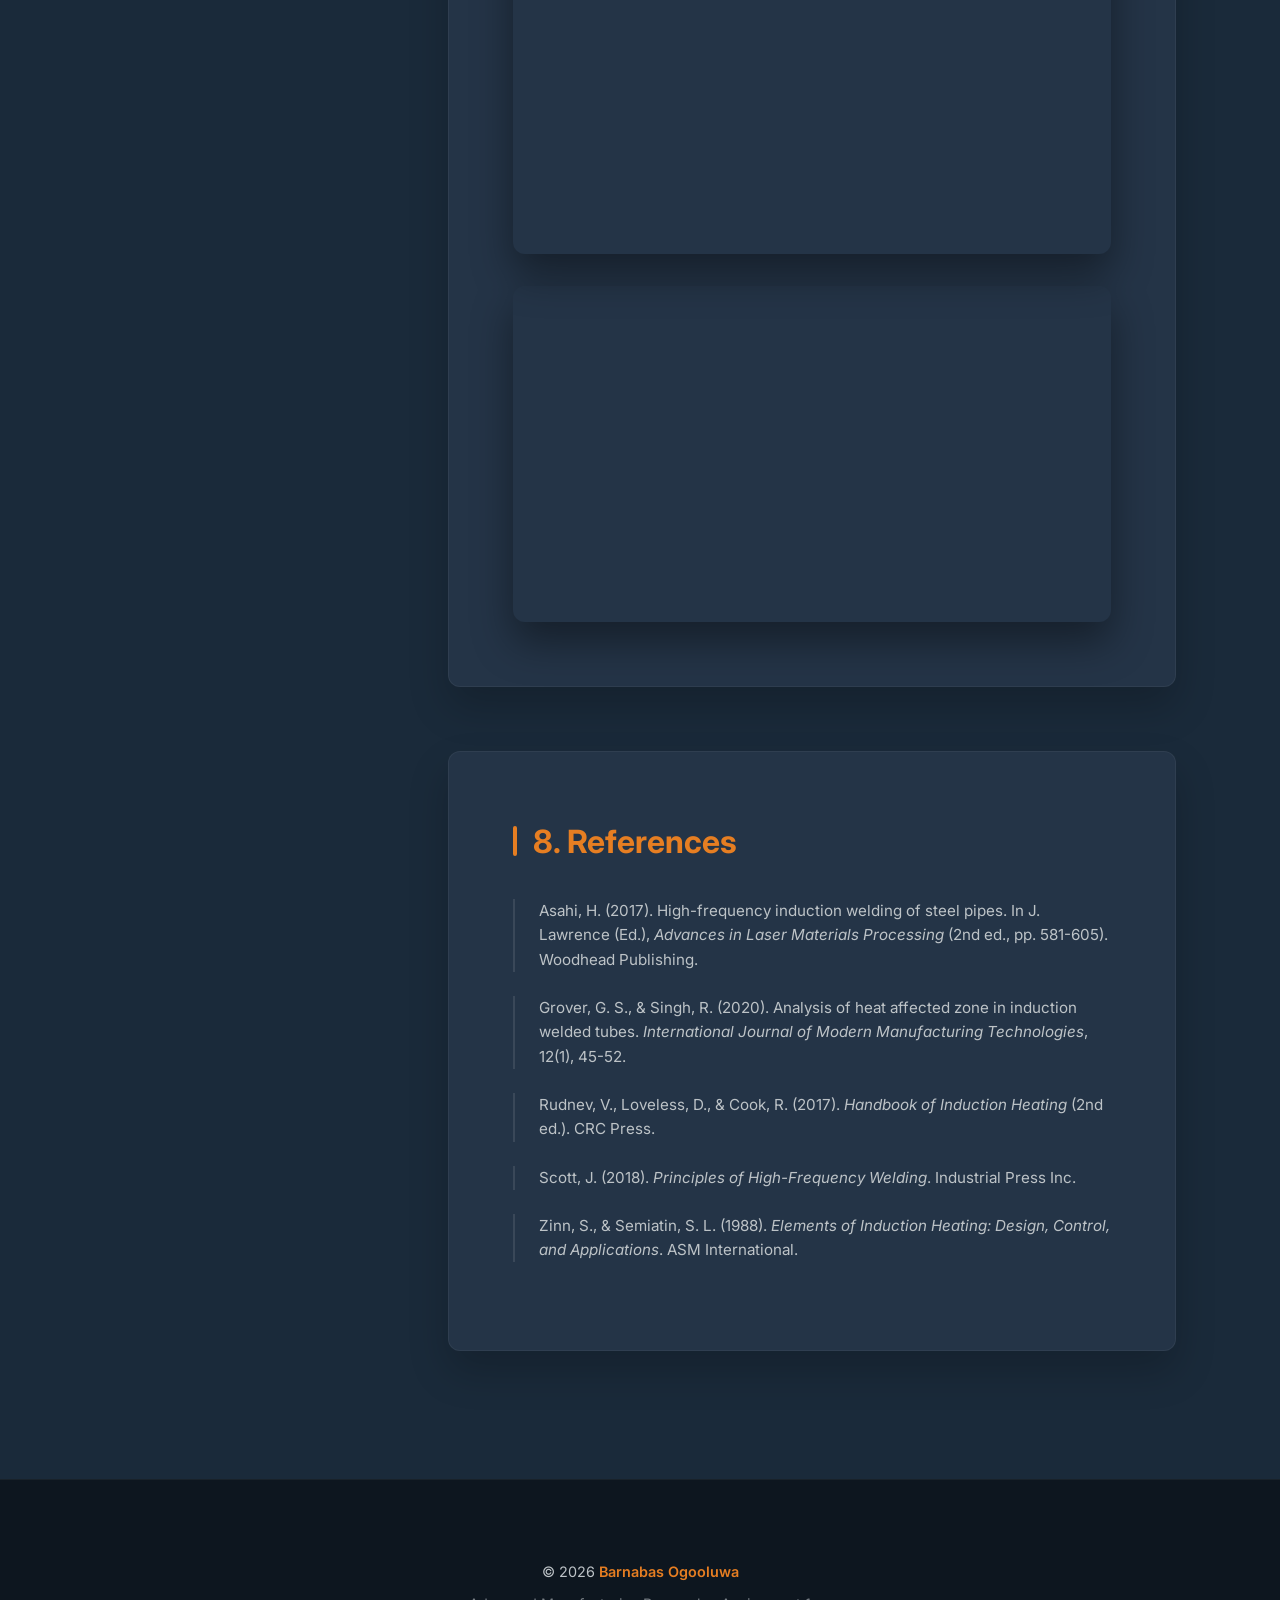
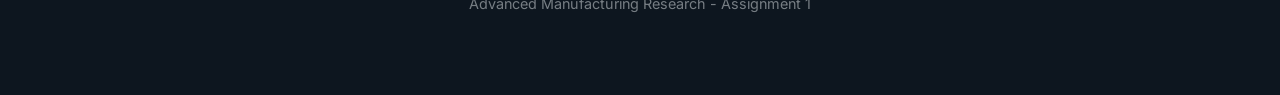
==== commit cff6a9eb: "Video change" ====
--- a/assignment.html
+++ b/assignment.html
@@ -44,7 +44,7 @@
           High-Frequency Induction (HFI) welding stands as the backbone of the global tube and pipe manufacturing
           industry.
           This project explores the integration of electromagnetic induction as a primary joining method, capable of
-          producing high-integrity longitudinal seams at speeds that far exceed traditional arc welding methods. </p><p></p>
+          producing high-integrity longitudinal seams at speeds that far exceed traditional arc welding methods. </p><p>
           Beyond simple joining, HFI welding for steamed pipes requires a rigorous adherence to metallurgical stability to
           withstand fluctuating thermal loads and internal pressures.
           By eliminating filler metals and minimizing the Heat Affected Zone (HAZ), this process ensures that the finished
@@ -87,21 +87,12 @@
 
           <figure>
             <div class="video-container">
-              <video controls style="width: 100%; height: auto; display: block;">
-                <source src="https://www.youtube.com/watch?v=Q_KgzIctozk" type="video/mp4">
-                Your browser does not support the video tag.
-              </video>
+              <iframe src="https://www.youtube.com/embed/KODukGGAXk4" title="Dynamic view of the induction process" allowfullscreen></iframe>
             </div>
             <figcaption>Figure 2: Dynamic view of the induction process.</figcaption>
           </figure>
         </div>
 
-
-        <!-- <figure>
-          <img src="assets/1.jpeg" alt="Tube Butt Seam Diagram">
-          <figcaption>Figure 2: Illustration of Tube Butt and Mash Seams during the induction process.
-          </figcaption>
-        </figure> -->
       </section>
 
       <section id="components">
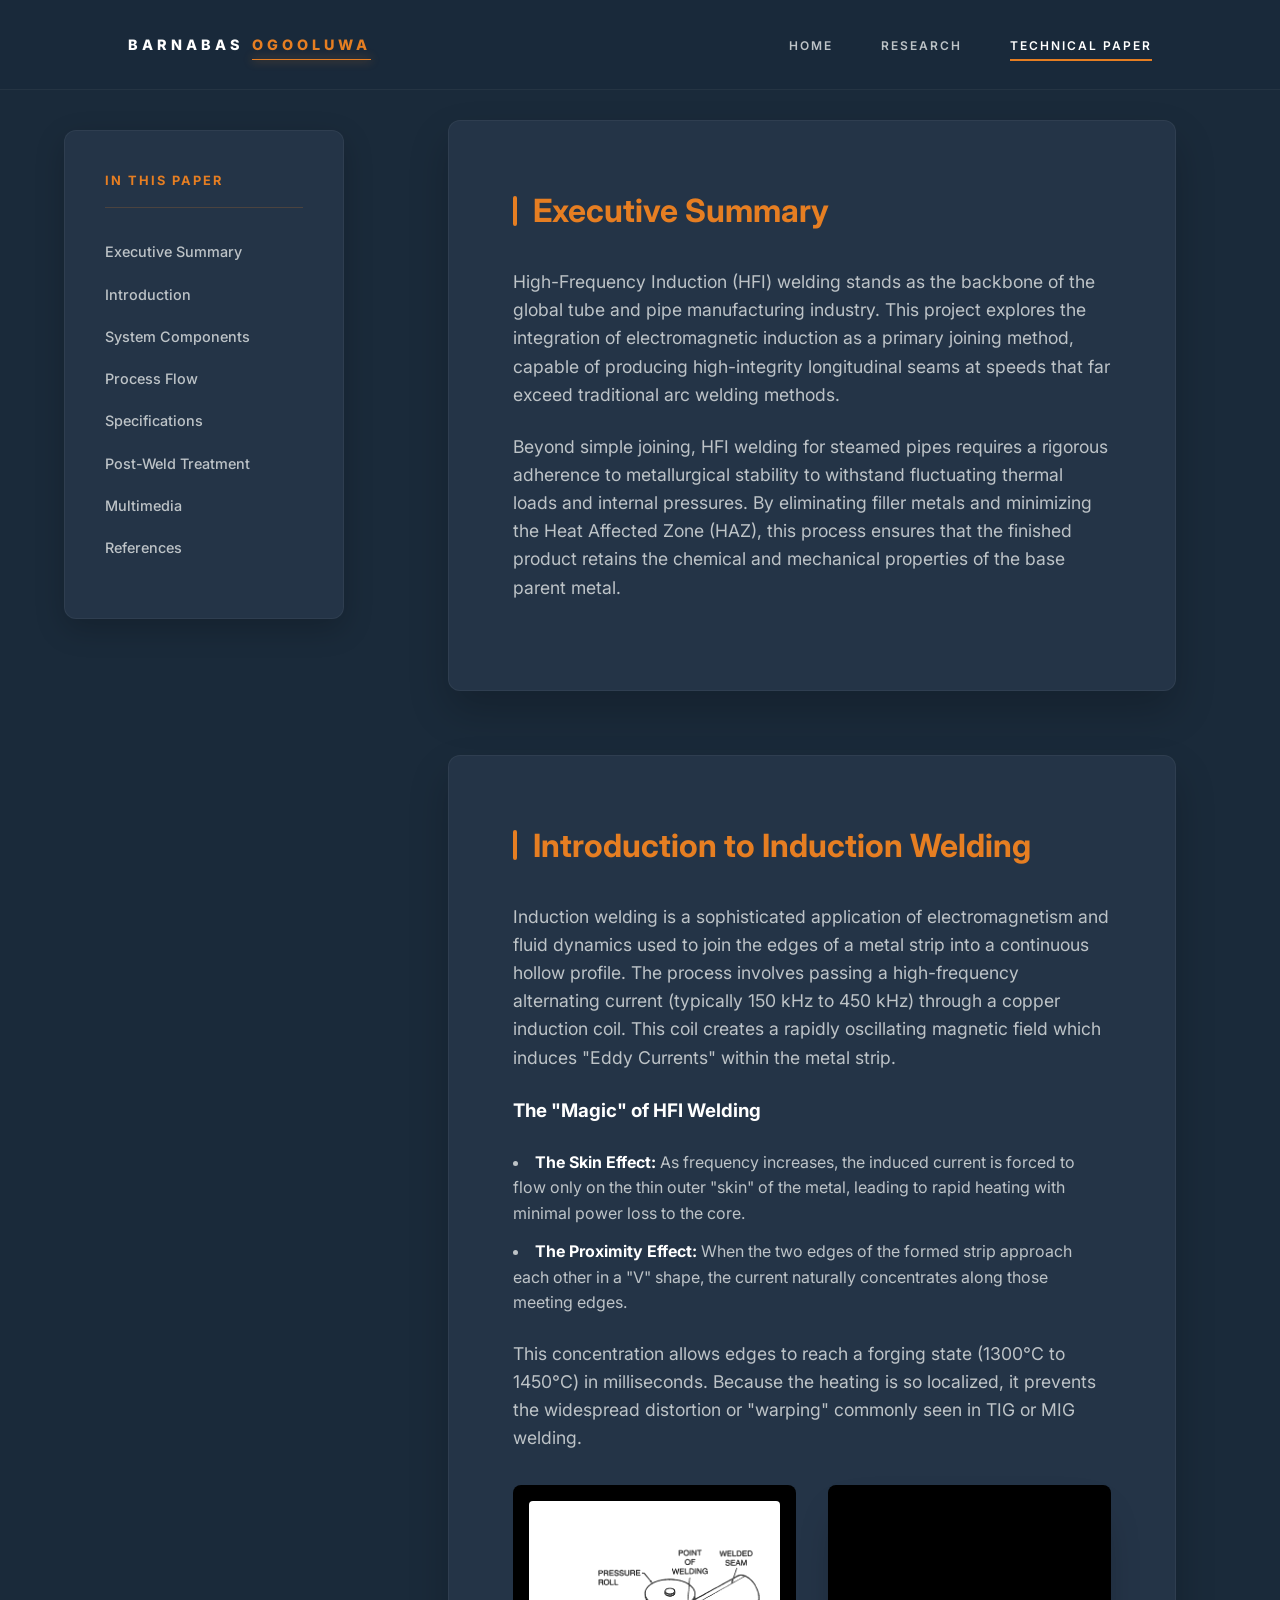
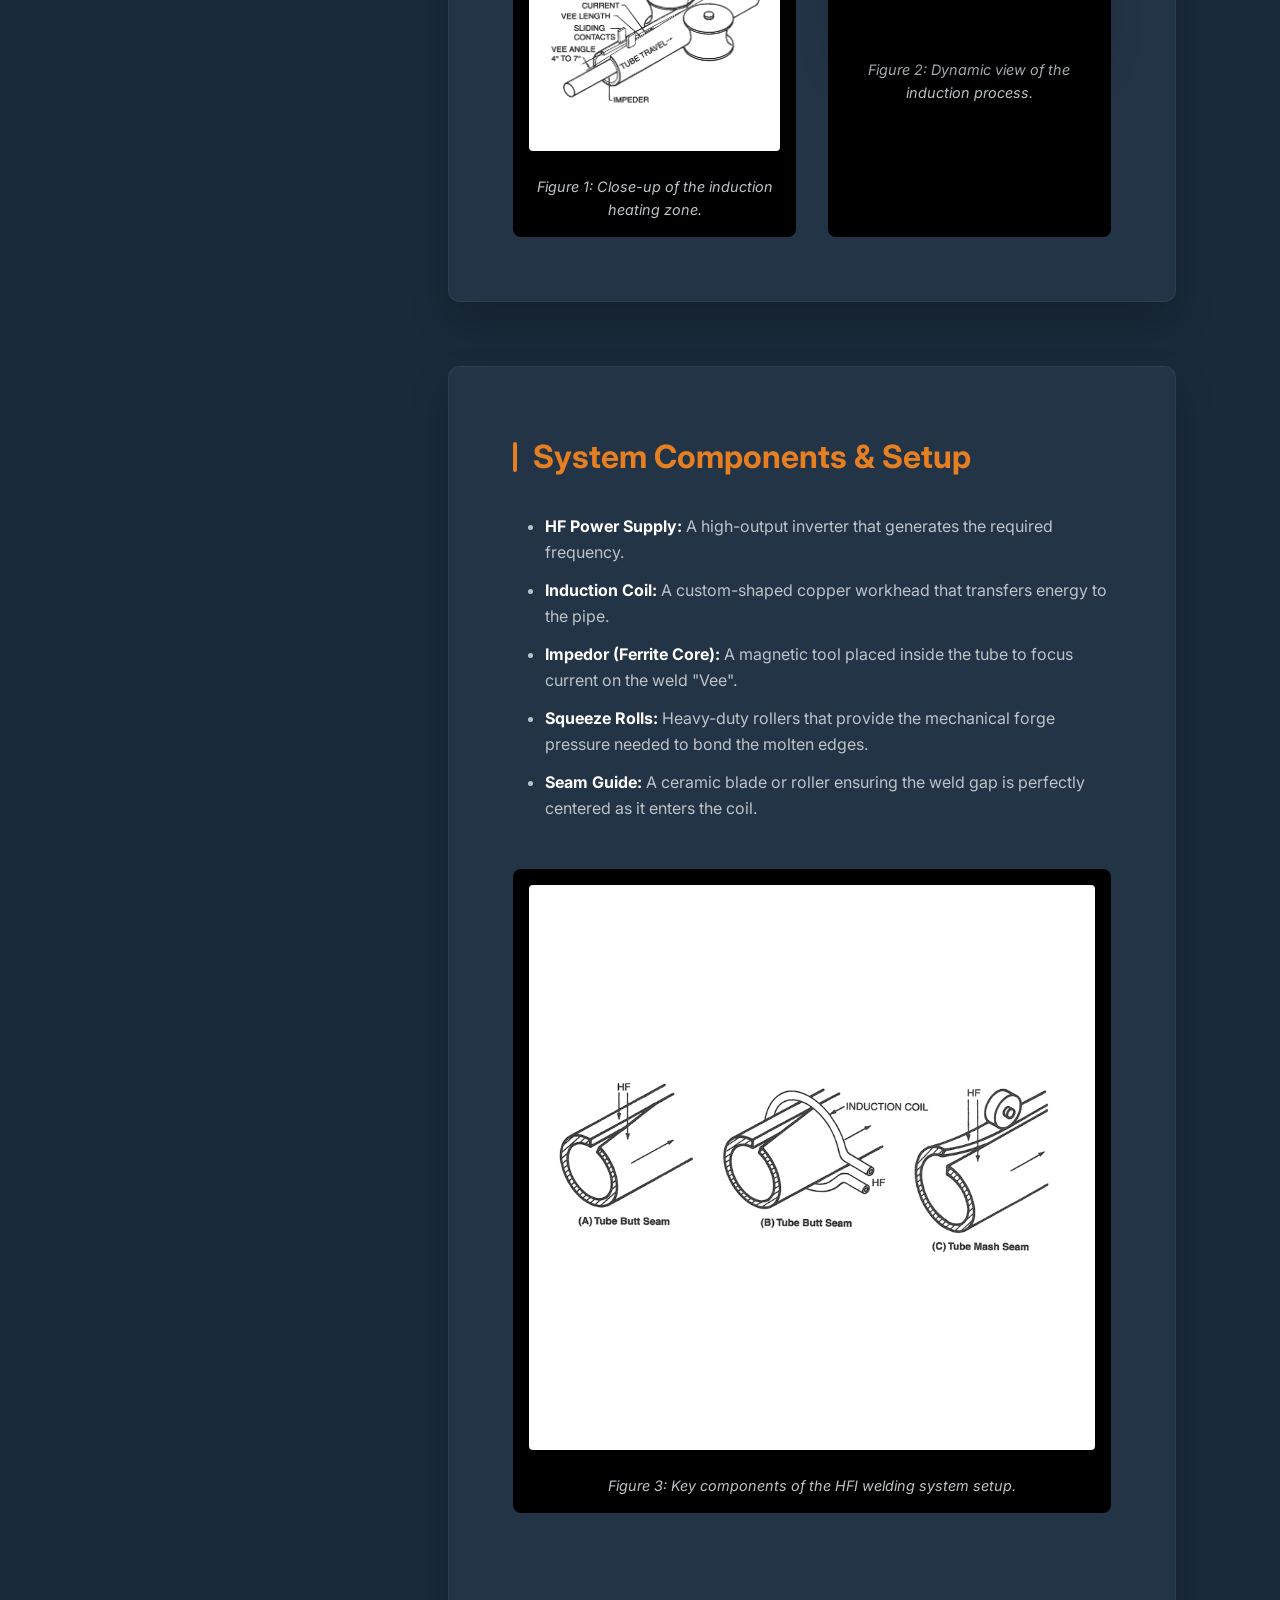
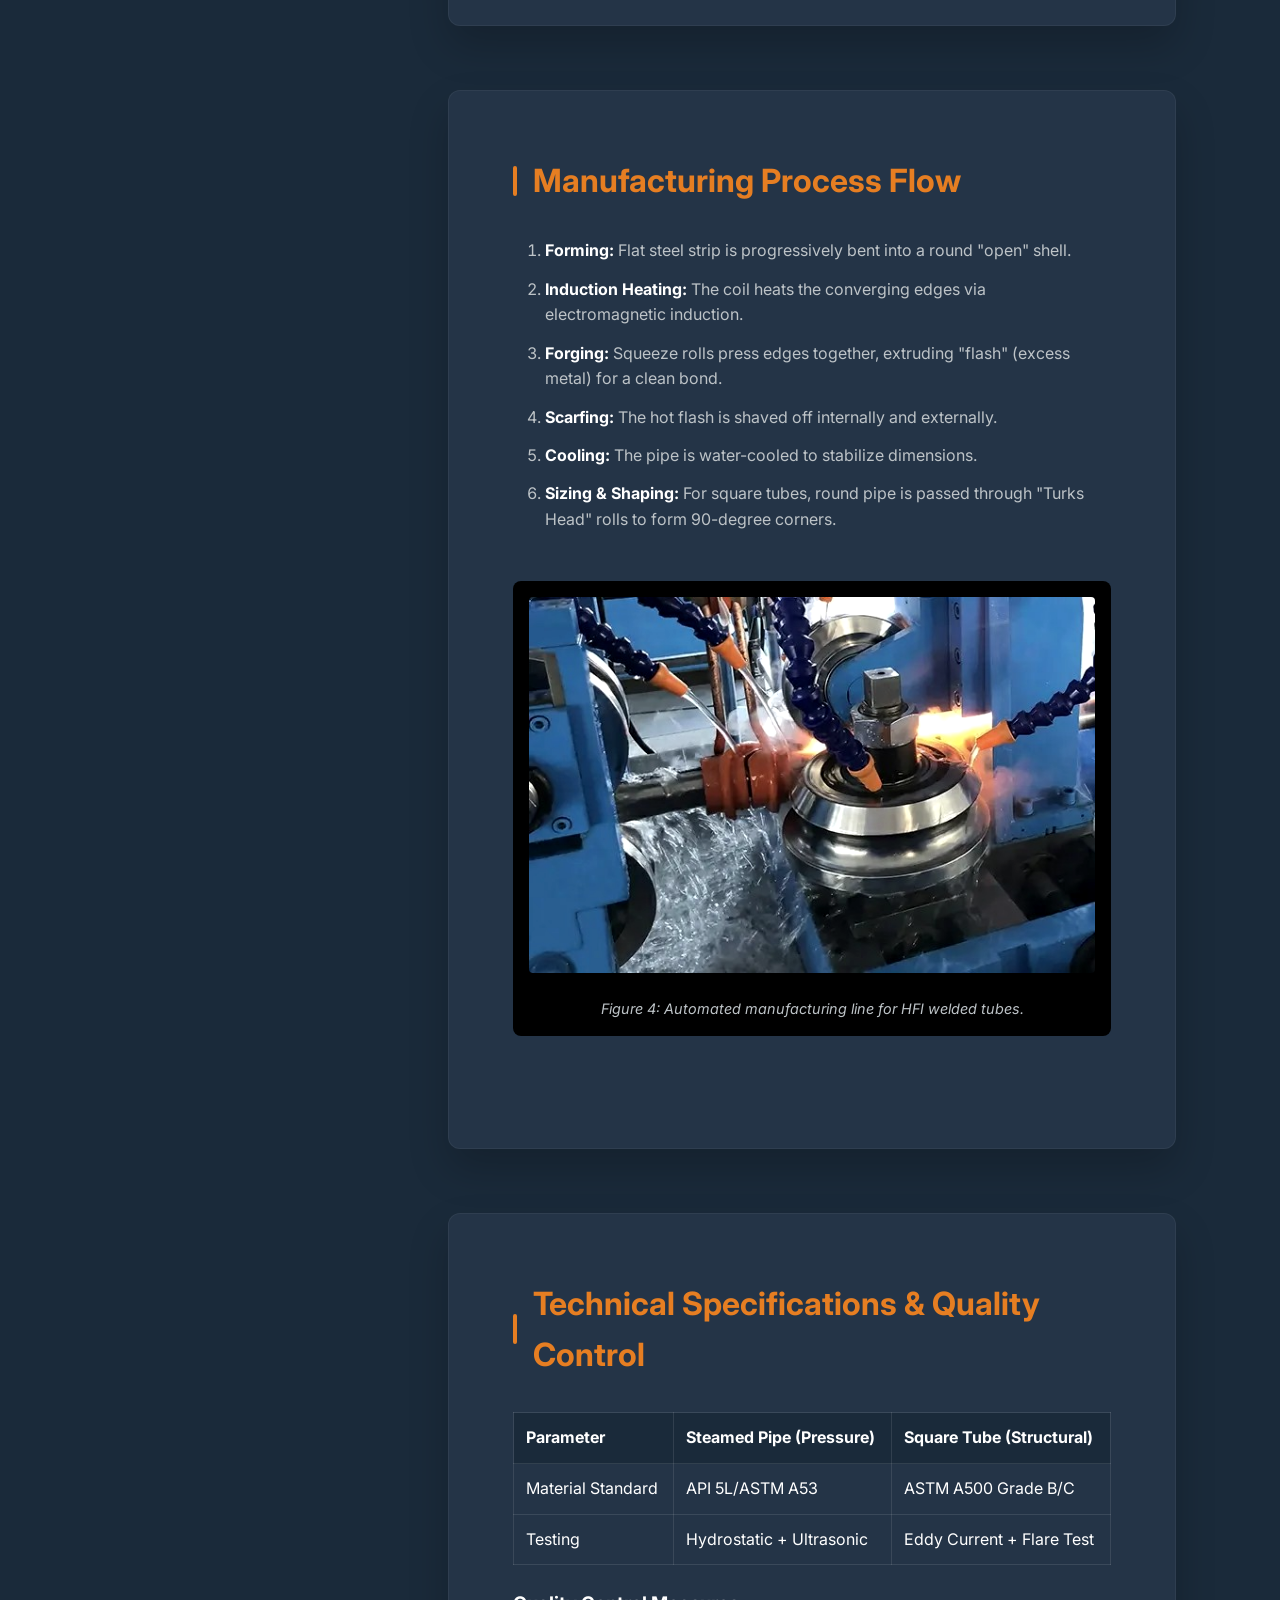
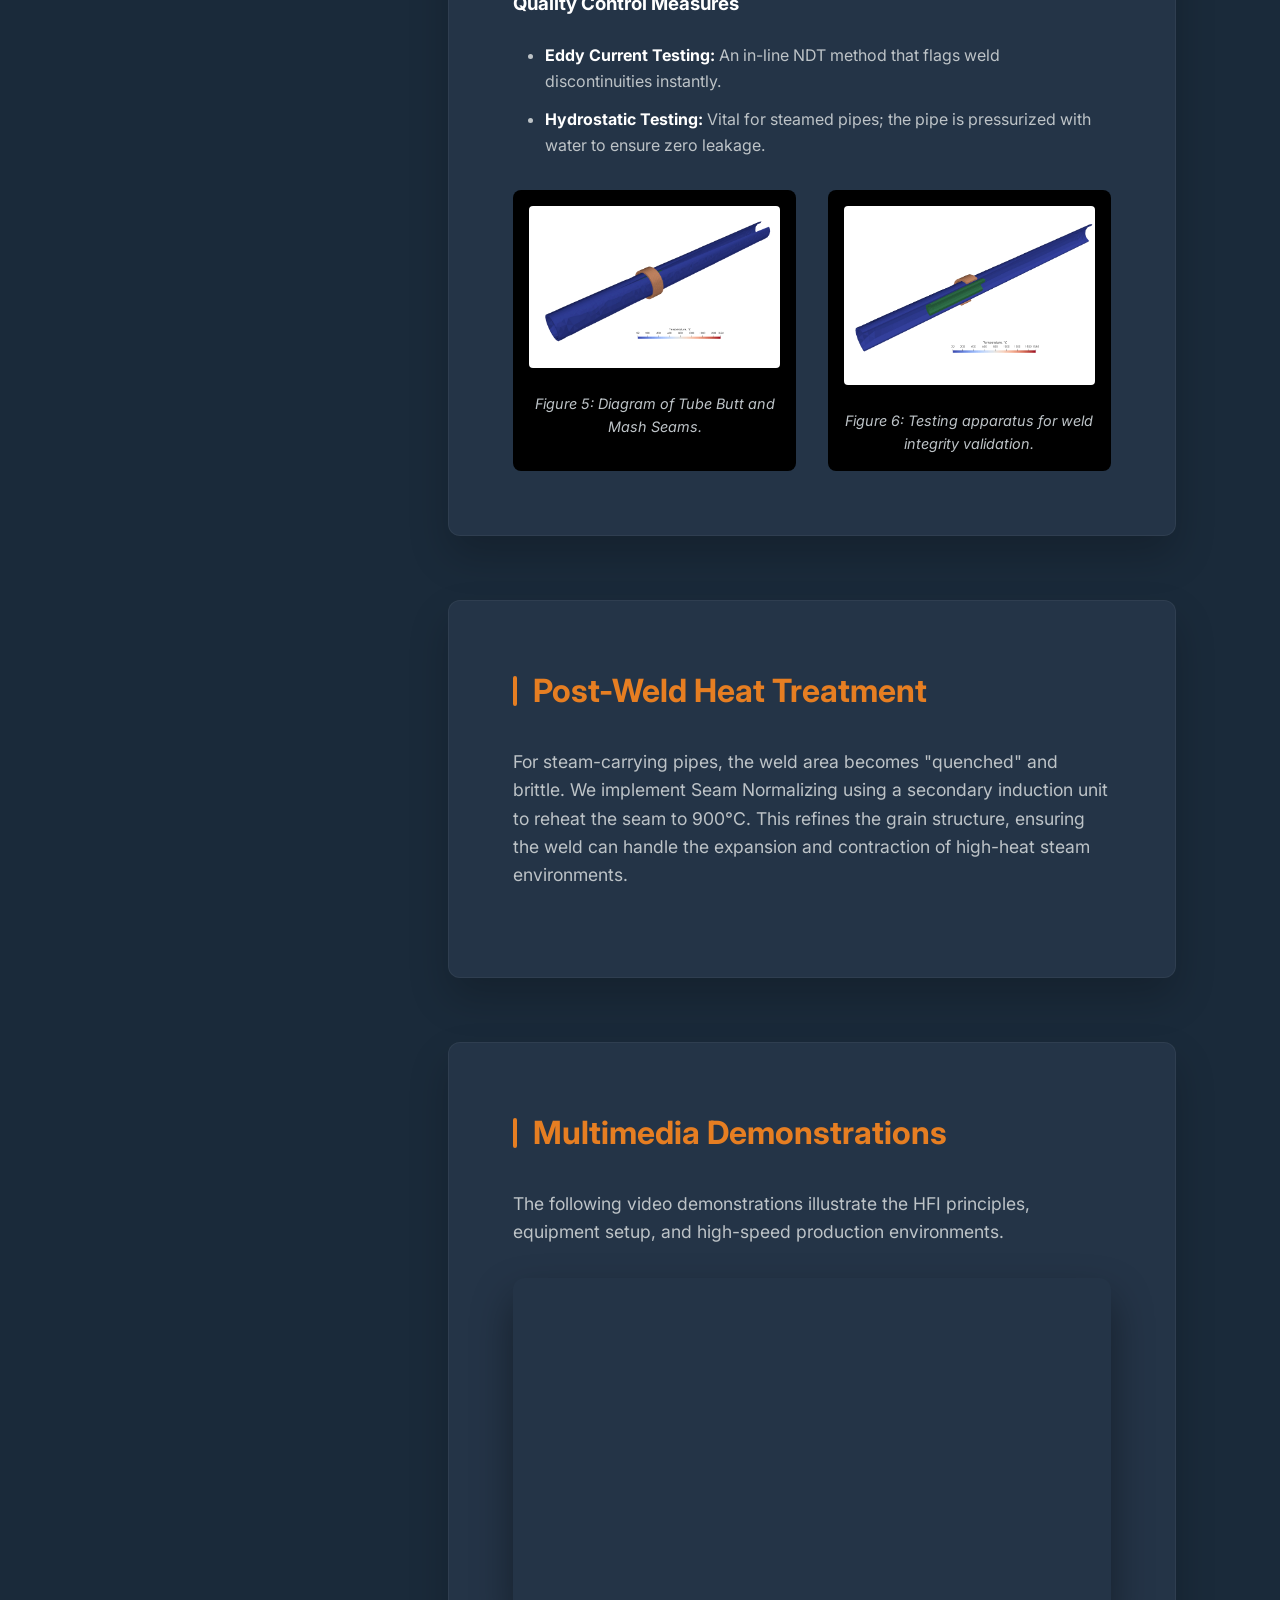
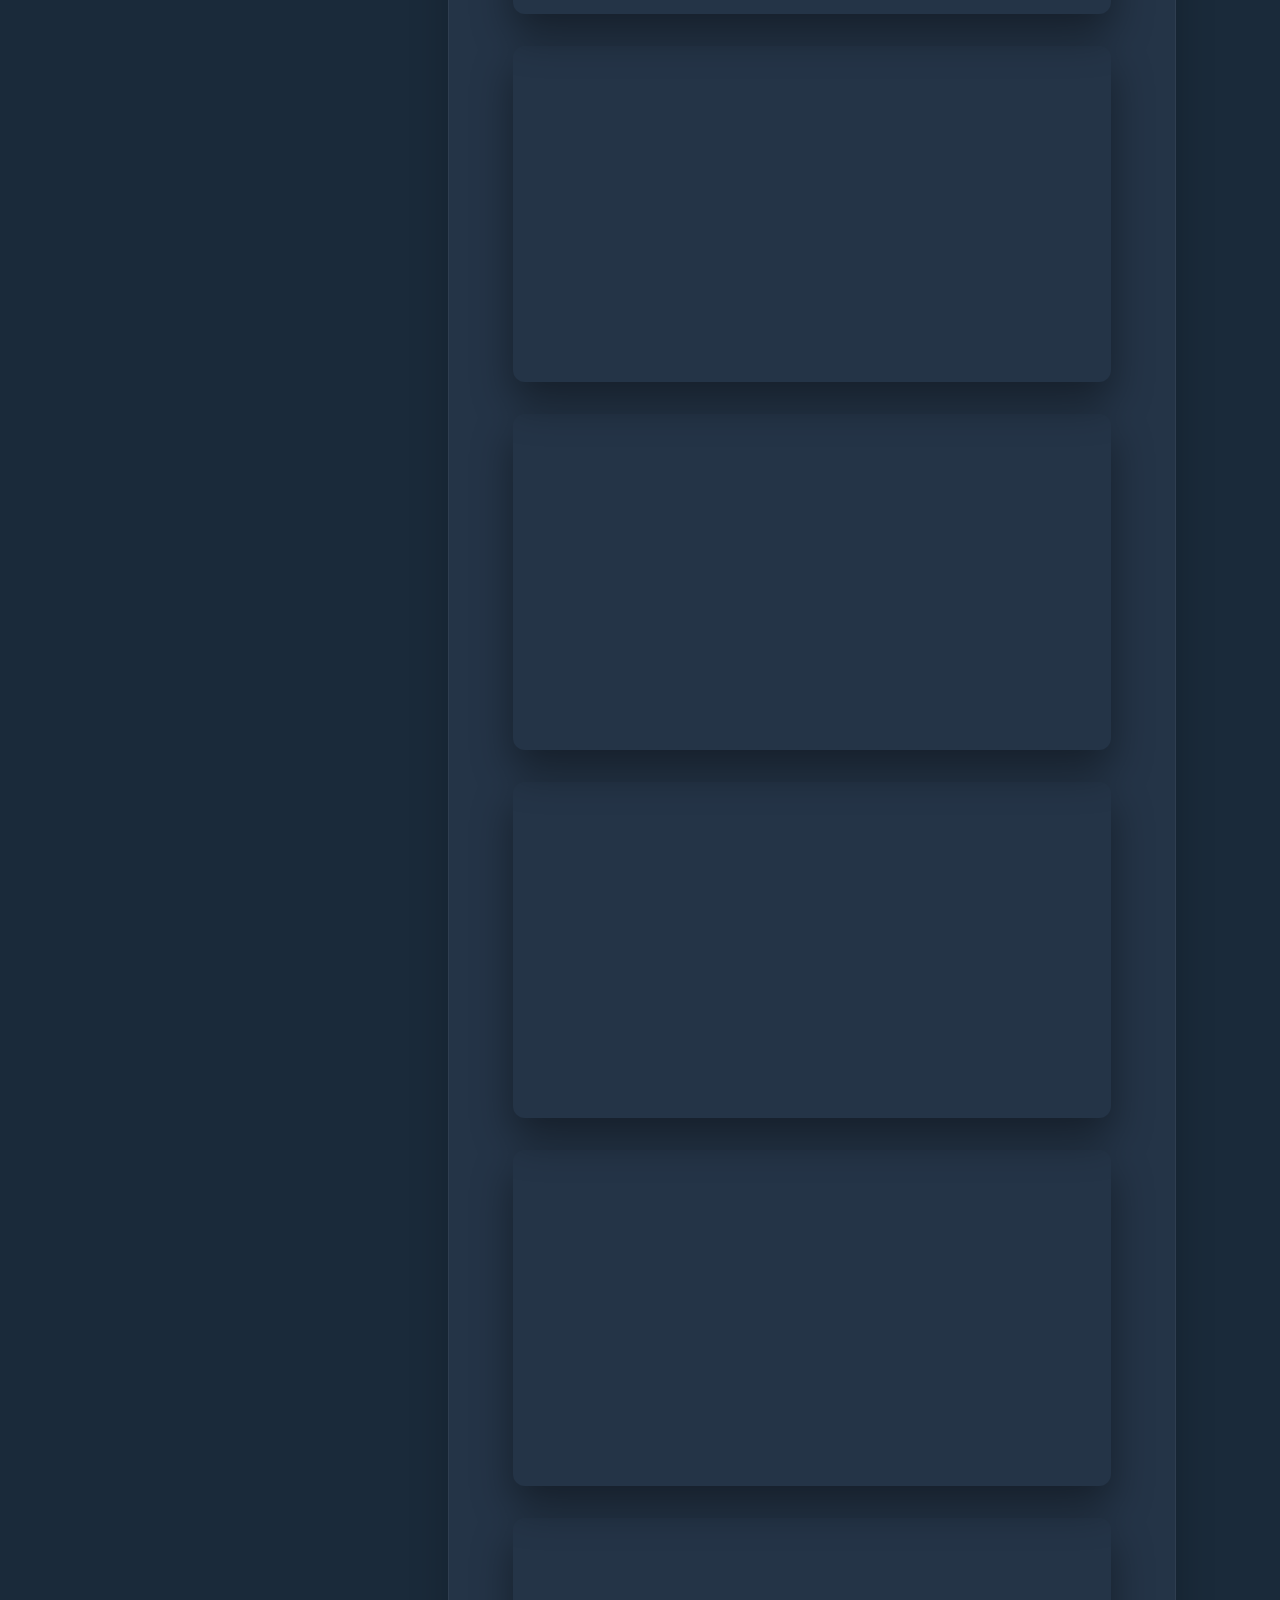
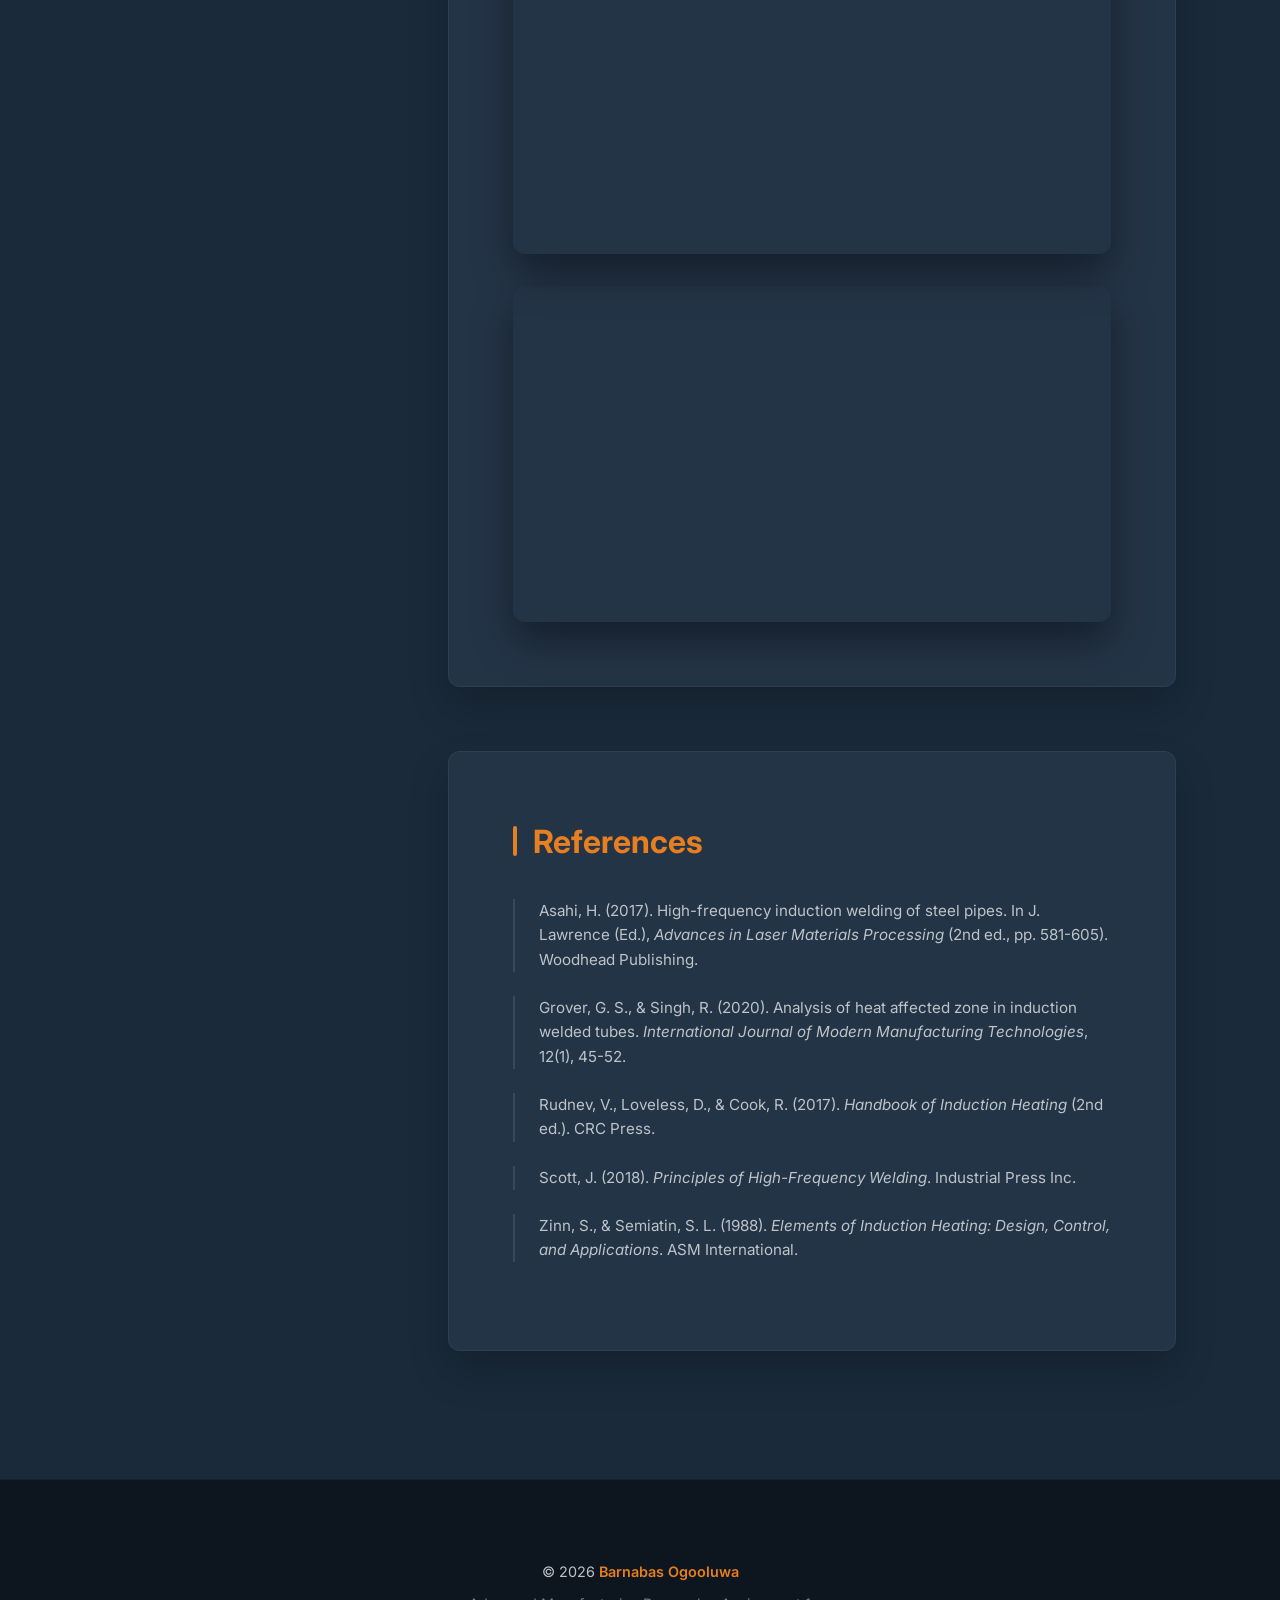
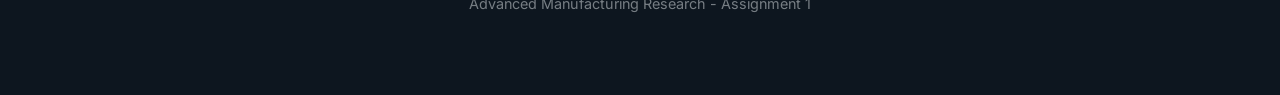
==== commit 94552f6a: "remove numbers" ====
--- a/assignment.html
+++ b/assignment.html
@@ -39,7 +39,7 @@
 
     <article class="with-sidebar">
       <section id="intro">
-        <h2>1. Executive Summary</h2>
+        <h2>Executive Summary</h2>
         <p>
           High-Frequency Induction (HFI) welding stands as the backbone of the global tube and pipe manufacturing
           industry.
@@ -53,7 +53,7 @@
       </section>
 
       <section id="induction-intro">
-        <h2>2. Introduction to Induction Welding</h2>
+        <h2>Introduction to Induction Welding</h2>
         <p>
           Induction welding is a sophisticated application of electromagnetism and fluid dynamics used to join the edges
           of a metal strip into a continuous hollow profile.
@@ -96,7 +96,7 @@
       </section>
 
       <section id="components">
-        <h2>3. System Components & Setup</h2>
+        <h2>System Components & Setup</h2>
         <ul>
           <li><strong>HF Power Supply:</strong> A high-output inverter that generates the required frequency.
           </li>
@@ -117,7 +117,7 @@
       </section>
 
       <section id="process">
-        <h2>4. Manufacturing Process Flow</h2>
+        <h2>Manufacturing Process Flow</h2>
         <ol>
           <li><strong>Forming:</strong> Flat steel strip is progressively bent into a round "open" shell.</li>
           <li><strong>Induction Heating:</strong> The coil heats the converging edges via electromagnetic induction.</li>
@@ -136,7 +136,7 @@
       </section>
 
       <section id="specifications">
-        <h2>5. Technical Specifications & Quality Control</h2>
+        <h2>Technical Specifications & Quality Control</h2>
         <table class="spec-table" style="width:100%; border-collapse: collapse; margin-bottom: 1.5rem; color: var(--text-light);">
           <thead>
             <tr style="background-color: var(--charcoal);">
@@ -179,7 +179,7 @@
       </section>
 
       <section id="pwht">
-        <h2>6. Post-Weld Heat Treatment</h2>
+        <h2>Post-Weld Heat Treatment</h2>
         <p>
           For steam-carrying pipes, the weld area becomes "quenched" and brittle.
           We implement Seam Normalizing using a secondary induction unit to reheat the seam to 900°C.
@@ -189,7 +189,7 @@
       </section>
 
       <section id="multimedia">
-        <h2>7. Multimedia Demonstrations</h2>
+        <h2>Multimedia Demonstrations</h2>
         <p>The following video demonstrations illustrate the HFI principles, equipment setup, and high-speed production environments.</p>
         
         <div class="video-grid">
@@ -218,7 +218,7 @@
       </section>
 
       <section id="references">
-        <h2>8. References</h2>
+        <h2>References</h2>
         <div class="reference-list">
           <p>Asahi, H. (2017). High-frequency induction welding of steel pipes. In J. Lawrence (Ed.), <i>Advances in Laser
               Materials Processing</i> (2nd ed., pp. 581-605). Woodhead Publishing.</p>
